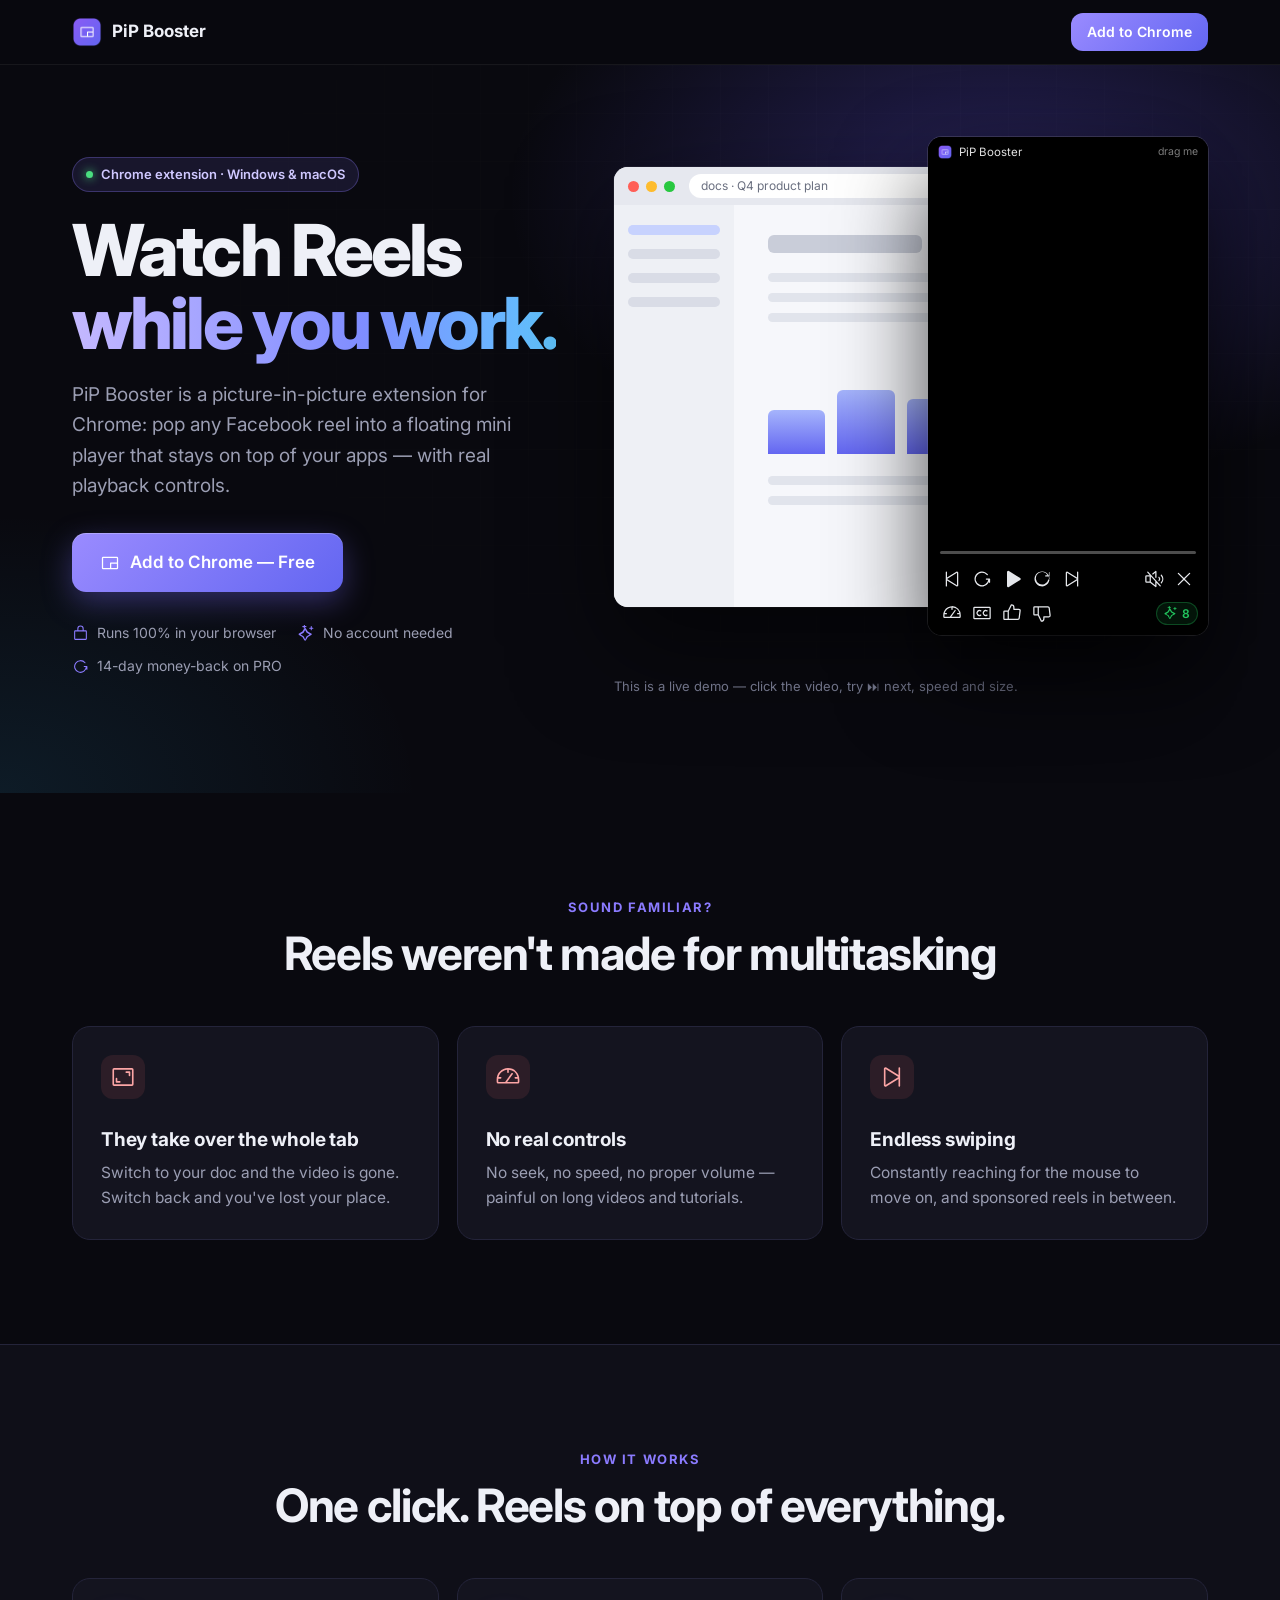
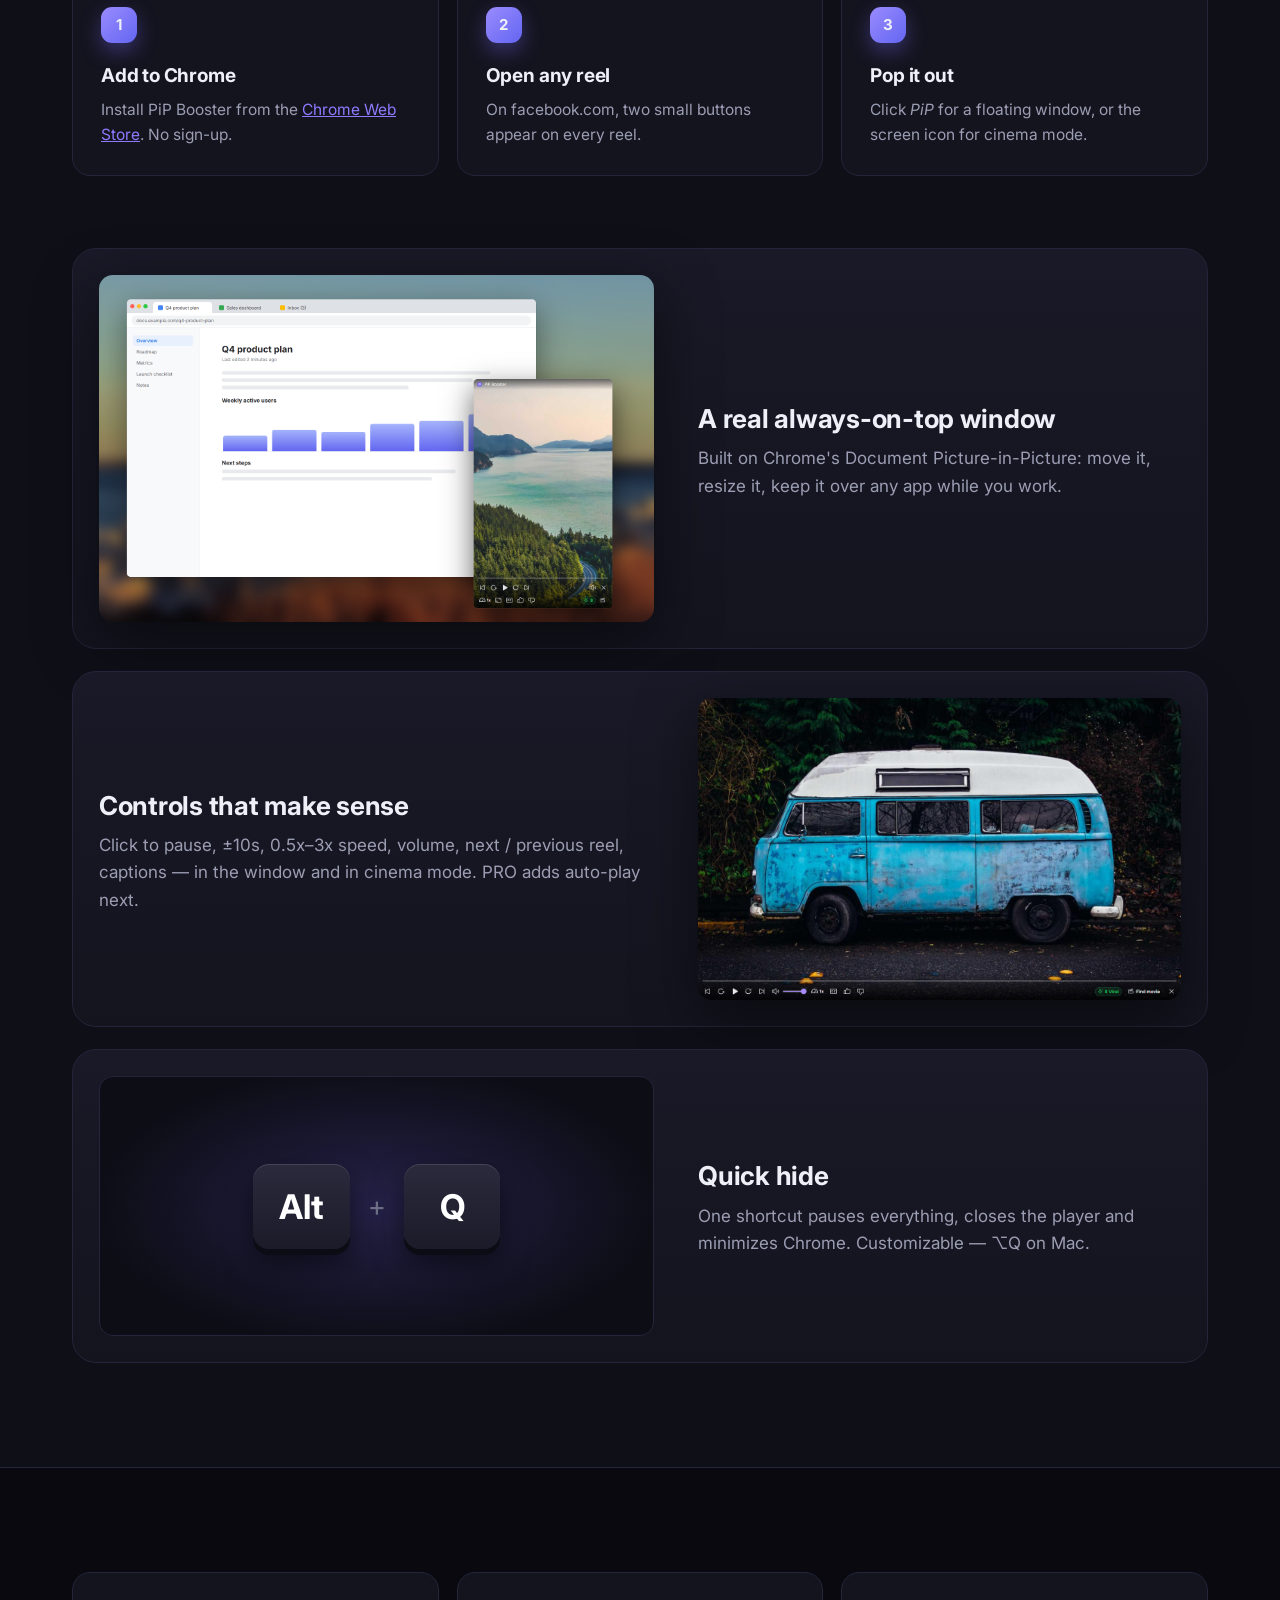
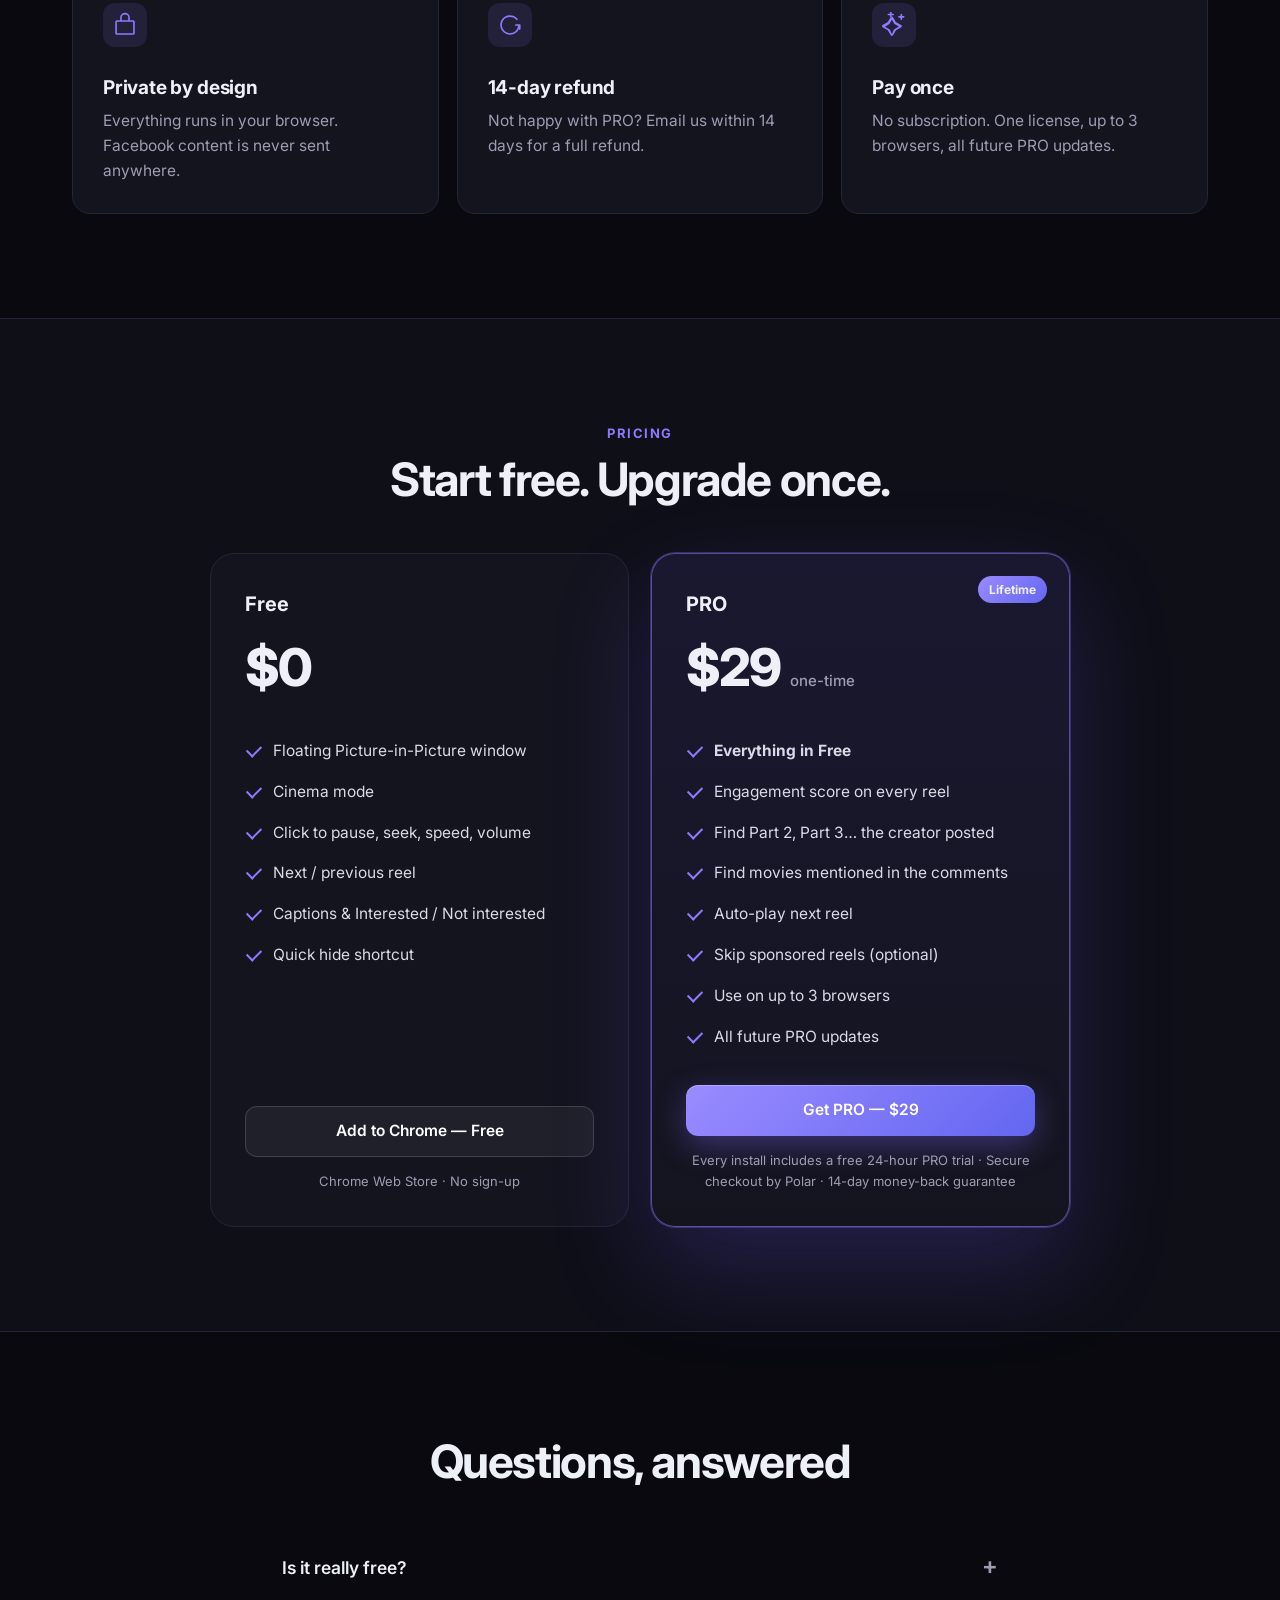
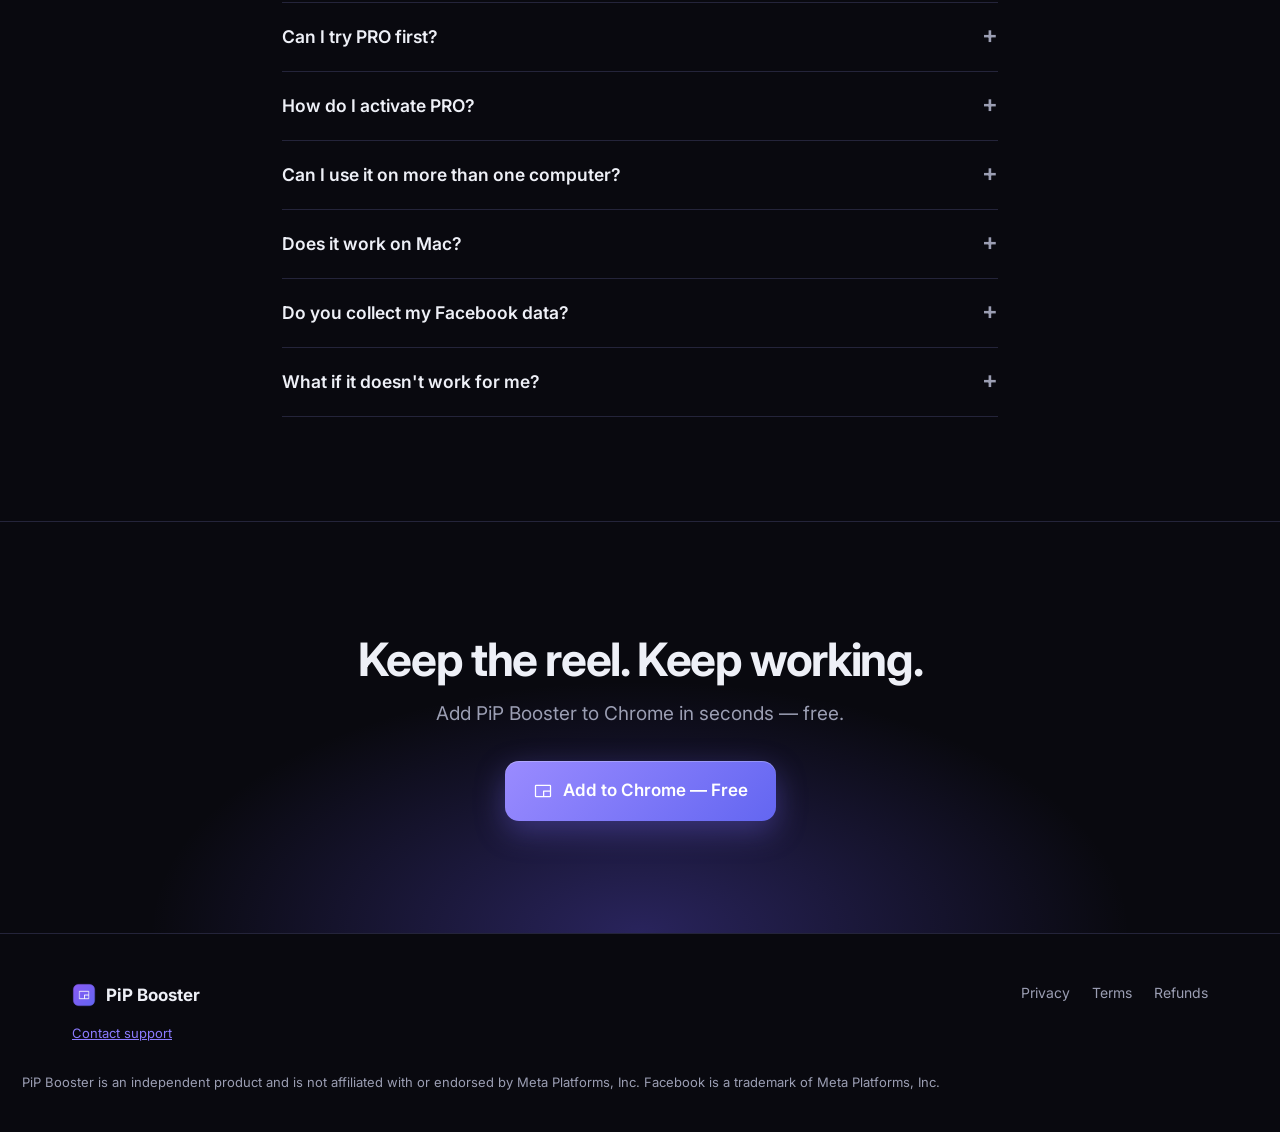
==== index.html @ 95d1069d "feat: link install buttons to live Chrome Web Store listing" ====
<!DOCTYPE html>
<html lang="en">
<head>
<meta charset="UTF-8">
<meta name="viewport" content="width=device-width, initial-scale=1">
<meta name="google-site-verification" content="D4LJq2IUkTBT9OFLGwPy_CTiEkXg6YDvknFVDNSqU38" />
<title>PiP Booster – Picture in Picture for Facebook Reels | Floating Mini Player for Chrome</title>
<link rel="canonical" href="https://hoangkimquoc.github.io/pip-booster-site/">
<meta name="description" content="Watch Facebook Reels in a floating picture-in-picture mini player that stays on top. Cinema mode, speed control, next/prev reel. Free Chrome extension.">
<meta property="og:title" content="PiP Booster — Watch Reels while you work">
<meta property="og:description" content="Pop any reel into a floating window that stays on top. Click to pause, next/prev, speed, cinema mode.">
<meta property="og:image" content="https://hoangkimquoc.github.io/pip-booster-site/img/screenshot-pip.png">
<meta property="og:url" content="https://hoangkimquoc.github.io/pip-booster-site/">
<meta property="og:type" content="website">
<meta name="twitter:card" content="summary_large_image">
<script type="application/ld+json">{"@context":"https://schema.org","@type":"SoftwareApplication","name":"PiP Booster","applicationCategory":"BrowserApplication","operatingSystem":"Chrome (Windows, macOS, Linux)","description":"Picture-in-picture mini player for Facebook Reels: always on top, cinema mode, speed control, next/prev reel.","url":"https://hoangkimquoc.github.io/pip-booster-site/","image":"https://hoangkimquoc.github.io/pip-booster-site/img/screenshot-pip.png","offers":[{"@type":"Offer","name":"Free","price":"0","priceCurrency":"USD"},{"@type":"Offer","name":"PRO (lifetime)","price":"29","priceCurrency":"USD","url":"https://buy.polar.sh/polar_cl_VhT8J2mt26Sa3eNY66IMgWEqcHpRyMsOtiOFi4Nu2Fy"}]}</script>
<link rel="icon" href="img/icon-128.png">
<link rel="preconnect" href="https://fonts.googleapis.com">
<link rel="preconnect" href="https://fonts.gstatic.com" crossorigin>
<link href="https://fonts.googleapis.com/css2?family=Inter:wght@400;500;600;700;800&display=swap" rel="stylesheet">
<link rel="stylesheet" href="style.css">
</head>
<body>

<!-- Không menu (1 page = 1 goal): chỉ logo + CTA -->
<header class="top">
  <div class="wrap top-in">
    <span class="logo"><img src="img/icon-128.png" alt="" width="30" height="30">PiP Booster</span>
    <a class="btn btn-sm" href="https://chromewebstore.google.com/detail/hfclcndligllaglnlbhophplnppjcgnl">Add to Chrome</a>
  </div>
</header>

<!-- 1. HERO -->
<section class="hero">
  <div class="wrap hero-grid">
    <div class="hero-copy">
      <span class="pill"><i></i>Chrome extension · Windows &amp; macOS</span>
      <h1>Watch Reels<br><span class="grad">while you work.</span></h1>
      <p class="lead">PiP Booster is a picture-in-picture extension for Chrome: pop any Facebook reel into a floating mini player that stays on top of your apps — with real playback controls.</p>
      <div class="cta">
        <a class="btn btn-lg" href="https://chromewebstore.google.com/detail/hfclcndligllaglnlbhophplnppjcgnl"><svg xmlns="http://www.w3.org/2000/svg" width="24" height="24" viewBox="0 0 256 256" fill="currentColor"><path d="M216,48H40A16,16,0,0,0,24,64V192a16,16,0,0,0,16,16H216a16,16,0,0,0,16-16V64A16,16,0,0,0,216,48ZM40,64H216v56H136a8,8,0,0,0-8,8v64H40ZM216,192H144V136h72v56Z"/></svg>Add to Chrome — Free</a>
      </div>
      <ul class="trust">
        <li><svg xmlns="http://www.w3.org/2000/svg" width="24" height="24" viewBox="0 0 256 256" fill="currentColor"><path d="M208,80H176V56a48,48,0,0,0-96,0V80H48A16,16,0,0,0,32,96V208a16,16,0,0,0,16,16H208a16,16,0,0,0,16-16V96A16,16,0,0,0,208,80ZM96,56a32,32,0,0,1,64,0V80H96ZM208,208H48V96H208Z"/></svg>Runs 100% in your browser</li>
        <li><svg xmlns="http://www.w3.org/2000/svg" width="24" height="24" viewBox="0 0 256 256" fill="currentColor"><path d="M197.58,129.06l-51.27-29.6L117.06,50a12,12,0,0,0-20.94,0L66.58,99.43,15.31,129.06a12,12,0,0,0,0,20.94l51.27,29.6L96.12,229.1A12,12,0,0,0,107.94,236a11.82,11.82,0,0,0,5.47-1.31,12,12,0,0,0,5.47-5.58l29.19-49.57,51.51-29.72a12,12,0,0,0,0-20.76ZM175,143.85l-43.56,25.16a12,12,0,0,0-4.46,4.46L107.9,218,87.05,173.47a12,12,0,0,0-4.46-4.46L39,144.08,79.89,120.3A12.12,12.12,0,0,0,84.35,116l23.37-39.68L128,113.57a11.93,11.93,0,0,0,4.46,4.57Zm56.7-96.26a8,8,0,0,1-8,8H208v15.25a8,8,0,0,1-16,0V55.59H176.3a8,8,0,0,1,0-16H192V24.15a8,8,0,0,1,16,0V39.59h15.7A8,8,0,0,1,231.7,47.59ZM128,24.15a8,8,0,0,1-8,8H104v15.44a8,8,0,0,1-16,0V32.15H72a8,8,0,0,1,0-16H88V.71a8,8,0,0,1,16,0V16.15h16A8,8,0,0,1,128,24.15Z"/></svg>No account needed</li>
        <li><svg xmlns="http://www.w3.org/2000/svg" width="24" height="24" viewBox="0 0 256 256" fill="currentColor"><path d="M224,128a96,96,0,1,1-21.95-61.09,8,8,0,1,1-12.49,10A80,80,0,1,0,207.6,136H184a8,8,0,0,1,0-16h40a8,8,0,0,1,8,8v40a8,8,0,0,1-16,0V143.6A95.43,95.43,0,0,1,224,128Z"/></svg>14-day money-back on PRO</li>
      </ul>
    </div>

    <div class="stage" aria-label="Live demo">
      <div class="desk">
        <div class="desk-bar"><span class="dots"><i></i><i></i><i></i></span><span class="desk-url">docs · Q4 product plan</span></div>
        <div class="desk-body">
          <div class="desk-side"><b></b><b></b><b></b><b></b></div>
          <div class="desk-page">
            <div class="desk-h"></div><div class="desk-l" style="width:88%"></div><div class="desk-l" style="width:76%"></div><div class="desk-l" style="width:58%"></div>
            <div class="desk-chart"><i style="height:40%"></i><i style="height:58%"></i><i style="height:50%"></i><i style="height:72%"></i><i style="height:86%"></i></div>
            <div class="desk-l" style="width:70%"></div><div class="desk-l" style="width:52%"></div>
          </div>
        </div>
      </div>
      <div class="demo-pip" id="demo-pip">
        <div class="demo-titlebar"><img src="img/icon-128.png" alt="">PiP Booster<span>drag me</span></div>
        <div class="demo-frame"></div>
        <div class="demo-note" role="status"></div>
      </div>
      <button class="demo-reopen" id="demo-reopen" type="button" hidden><svg xmlns="http://www.w3.org/2000/svg" width="24" height="24" viewBox="0 0 256 256" fill="currentColor"><path d="M216,48H40A16,16,0,0,0,24,64V192a16,16,0,0,0,16,16H216a16,16,0,0,0,16-16V64A16,16,0,0,0,216,48ZM40,64H216v56H136a8,8,0,0,0-8,8v64H40ZM216,192H144V136h72v56Z"/></svg>Reopen player</button>
      <p class="stage-hint">This is a live demo — click the video, try ⏭ next, speed and size.</p>
    </div>
  </div>
</section>

<!-- 2. PROBLEM -->
<section class="section">
  <div class="wrap">
    <p class="kicker">Sound familiar?</p>
    <h2 class="h2">Reels weren't made for multitasking</h2>
    <div class="pains">
      <div class="pain"><svg xmlns="http://www.w3.org/2000/svg" width="24" height="24" viewBox="0 0 256 256" fill="currentColor"><path d="M200,80v32a8,8,0,0,1-16,0V88H160a8,8,0,0,1,0-16h32A8,8,0,0,1,200,80ZM96,168H72V144a8,8,0,0,0-16,0v32a8,8,0,0,0,8,8H96a8,8,0,0,0,0-16ZM232,56V200a16,16,0,0,1-16,16H40a16,16,0,0,1-16-16V56A16,16,0,0,1,40,40H216A16,16,0,0,1,232,56ZM216,200V56H40V200H216Z"/></svg><h3>They take over the whole tab</h3><p>Switch to your doc and the video is gone. Switch back and you've lost your place.</p></div>
      <div class="pain"><svg xmlns="http://www.w3.org/2000/svg" width="24" height="24" viewBox="0 0 256 256" fill="currentColor"><path d="M207.06,72.67A111.24,111.24,0,0,0,128,40h-.4C66.07,40.21,16,91,16,153.13V176a16,16,0,0,0,16,16H224a16,16,0,0,0,16-16V152A111.25,111.25,0,0,0,207.06,72.67ZM224,176H119.71l54.76-75.3a8,8,0,0,0-12.94-9.42L99.92,176H32V153.13c0-3.08.15-6.12.43-9.13H56a8,8,0,0,0,0-16H35.27c10.32-38.86,44-68.24,84.73-71.66V80a8,8,0,0,0,16,0V56.33A96.14,96.14,0,0,1,221,128H200a8,8,0,0,0,0,16h23.67c.21,2.65.33,5.31.33,8Z"/></svg><h3>No real controls</h3><p>No seek, no speed, no proper volume — painful on long videos and tutorials.</p></div>
      <div class="pain"><svg xmlns="http://www.w3.org/2000/svg" width="24" height="24" viewBox="0 0 256 256" fill="currentColor"><path d="M200,32a8,8,0,0,0-8,8v69.23L72.43,34.45A15.95,15.95,0,0,0,48,47.88V208.12a16,16,0,0,0,24.43,13.43L192,146.77V216a8,8,0,0,0,16,0V40A8,8,0,0,0,200,32ZM64,207.93V48.05l127.84,80Z"/></svg><h3>Endless swiping</h3><p>Constantly reaching for the mouse to move on, and sponsored reels in between.</p></div>
    </div>
  </div>
</section>

<!-- 3. SOLUTION / HOW IT WORKS -->
<section class="section alt">
  <div class="wrap">
    <p class="kicker">How it works</p>
    <h2 class="h2">One click. Reels on top of everything.</h2>
    <div class="steps">
      <div class="step"><b>1</b><h3>Add to Chrome</h3><p>Install PiP Booster from the <a href="https://chromewebstore.google.com/detail/hfclcndligllaglnlbhophplnppjcgnl">Chrome Web Store</a>. No sign-up.</p></div>
      <div class="step"><b>2</b><h3>Open any reel</h3><p>On facebook.com, two small buttons appear on every reel.</p></div>
      <div class="step"><b>3</b><h3>Pop it out</h3><p>Click <em>PiP</em> for a floating window, or the screen icon for cinema mode.</p></div>
    </div>

    <div class="usps">
      <div class="usp">
        <img src="img/hero.png" alt="Reel playing in a floating window over a document" width="1600" height="1000">
        <div><h3>A real always-on-top window</h3><p>Built on Chrome's Document Picture-in-Picture: move it, resize it, keep it over any app while you work.</p></div>
      </div>
      <div class="usp">
        <img src="img/cinema.png" alt="Cinema mode with a full-width control bar" width="1280" height="800">
        <div><h3>Controls that make sense</h3><p>Click to pause, ±10s, 0.5x–3x speed, volume, next / previous reel, captions — in the window and in cinema mode. PRO adds auto-play next.</p></div>
      </div>
      <div class="usp">
        <div class="kbd-art"><kbd>Alt</kbd><span>+</span><kbd>Q</kbd></div>
        <div><h3>Quick hide</h3><p>One shortcut pauses everything, closes the player and minimizes Chrome. Customizable — ⌥Q on Mac.</p></div>
      </div>
    </div>
  </div>
</section>

<!-- 4. PROOF (cam kết thay cho testimonial — chưa có review thật) -->
<section class="section">
  <div class="wrap promise">
    <div class="promise-item"><svg xmlns="http://www.w3.org/2000/svg" width="24" height="24" viewBox="0 0 256 256" fill="currentColor"><path d="M208,80H176V56a48,48,0,0,0-96,0V80H48A16,16,0,0,0,32,96V208a16,16,0,0,0,16,16H208a16,16,0,0,0,16-16V96A16,16,0,0,0,208,80ZM96,56a32,32,0,0,1,64,0V80H96ZM208,208H48V96H208Z"/></svg><h3>Private by design</h3><p>Everything runs in your browser. Facebook content is never sent anywhere.</p></div>
    <div class="promise-item"><svg xmlns="http://www.w3.org/2000/svg" width="24" height="24" viewBox="0 0 256 256" fill="currentColor"><path d="M224,128a96,96,0,1,1-21.95-61.09,8,8,0,1,1-12.49,10A80,80,0,1,0,207.6,136H184a8,8,0,0,1,0-16h40a8,8,0,0,1,8,8v40a8,8,0,0,1-16,0V143.6A95.43,95.43,0,0,1,224,128Z"/></svg><h3>14-day refund</h3><p>Not happy with PRO? Email us within 14 days for a full refund.</p></div>
    <div class="promise-item"><svg xmlns="http://www.w3.org/2000/svg" width="24" height="24" viewBox="0 0 256 256" fill="currentColor"><path d="M197.58,129.06l-51.27-29.6L117.06,50a12,12,0,0,0-20.94,0L66.58,99.43,15.31,129.06a12,12,0,0,0,0,20.94l51.27,29.6L96.12,229.1A12,12,0,0,0,107.94,236a11.82,11.82,0,0,0,5.47-1.31,12,12,0,0,0,5.47-5.58l29.19-49.57,51.51-29.72a12,12,0,0,0,0-20.76ZM175,143.85l-43.56,25.16a12,12,0,0,0-4.46,4.46L107.9,218,87.05,173.47a12,12,0,0,0-4.46-4.46L39,144.08,79.89,120.3A12.12,12.12,0,0,0,84.35,116l23.37-39.68L128,113.57a11.93,11.93,0,0,0,4.46,4.57Zm56.7-96.26a8,8,0,0,1-8,8H208v15.25a8,8,0,0,1-16,0V55.59H176.3a8,8,0,0,1,0-16H192V24.15a8,8,0,0,1,16,0V39.59h15.7A8,8,0,0,1,231.7,47.59ZM128,24.15a8,8,0,0,1-8,8H104v15.44a8,8,0,0,1-16,0V32.15H72a8,8,0,0,1,0-16H88V.71a8,8,0,0,1,16,0V16.15h16A8,8,0,0,1,128,24.15Z"/></svg><h3>Pay once</h3><p>No subscription. One license, up to 3 browsers, all future PRO updates.</p></div>
  </div>
</section>

<!-- 5. PRICING (CTA chính) -->
<section class="section alt" id="get">
  <div class="wrap">
    <p class="kicker">Pricing</p>
    <h2 class="h2">Start free. Upgrade once.</h2>
    <div class="plans">
      <div class="plan">
        <h3>Free</h3>
        <div class="price">$0</div>
        <ul>
          <li>Floating Picture-in-Picture window</li>
          <li>Cinema mode</li>
          <li>Click to pause, seek, speed, volume</li>
          <li>Next / previous reel</li>
          <li>Captions &amp; Interested / Not interested</li>
          <li>Quick hide shortcut</li>
        </ul>
        <a class="btn btn-ghost full" href="https://chromewebstore.google.com/detail/hfclcndligllaglnlbhophplnppjcgnl">Add to Chrome — Free</a>
        <p class="fine">Chrome Web Store · No sign-up</p>
      </div>
      <div class="plan pro">
        <span class="badge">Lifetime</span>
        <h3>PRO</h3>
        <div class="price">$29<small>one-time</small></div>
        <ul>
          <li><b>Everything in Free</b></li>
          <li>Engagement score on every reel</li>
          <li>Find Part 2, Part 3… the creator posted</li>
          <li>Find movies mentioned in the comments</li>
          <li>Auto-play next reel</li>
          <li>Skip sponsored reels (optional)</li>
          <li>Use on up to 3 browsers</li>
          <li>All future PRO updates</li>
        </ul>
        <a class="btn full" href="https://buy.polar.sh/polar_cl_VhT8J2mt26Sa3eNY66IMgWEqcHpRyMsOtiOFi4Nu2Fy">Get PRO — $29</a>
        <p class="fine">Every install includes a free 24-hour PRO trial · Secure checkout by Polar · 14-day money-back guarantee</p>
      </div>
    </div>
  </div>
</section>

<!-- 6. FAQ -->
<section class="section" id="faq">
  <div class="wrap narrow">
    <h2 class="h2">Questions, answered</h2>
    <details><summary>Is it really free?</summary><p>Yes. The floating window, cinema mode and all playback controls are free forever. PRO adds auto-play next, the engagement score, movie finder and sponsored-reel skipping.</p></details>
    <details><summary>Can I try PRO first?</summary><p>Yes. Every new install gets all PRO features free for 24 hours — no sign-up, no card. After that, the free features keep working.</p></details>
    <details><summary>How do I activate PRO?</summary><p>After checkout you get a license key by email. Open the PiP Booster popup in Chrome, paste the key and click Activate.</p></details>
    <details><summary>Can I use it on more than one computer?</summary><p>One license works on up to 3 browsers at a time. Deactivate one from the popup to move it.</p></details>
    <details><summary>Does it work on Mac?</summary><p>Yes — Chrome on Windows, macOS and Linux (Chrome 116 or newer).</p></details>
    <details><summary>Do you collect my Facebook data?</summary><p>No. Reels, comments and stats are processed locally and never leave your browser. Read the <a href="privacy/">privacy policy</a>.</p></details>
    <details><summary>What if it doesn't work for me?</summary><p>Request a refund within 14 days and you get your money back in full — see the <a href="refund/">refund policy</a>.</p></details>
  </div>
</section>

<!-- 7. FINAL CTA -->
<section class="final">
  <div class="wrap center">
    <h2 class="h2">Keep the reel. Keep working.</h2>
    <p class="lead">Add PiP Booster to Chrome in seconds — free.</p>
    <a class="btn btn-lg" href="https://chromewebstore.google.com/detail/hfclcndligllaglnlbhophplnppjcgnl"><svg xmlns="http://www.w3.org/2000/svg" width="24" height="24" viewBox="0 0 256 256" fill="currentColor"><path d="M216,48H40A16,16,0,0,0,24,64V192a16,16,0,0,0,16,16H216a16,16,0,0,0,16-16V64A16,16,0,0,0,216,48ZM40,64H216v56H136a8,8,0,0,0-8,8v64H40ZM216,192H144V136h72v56Z"/></svg>Add to Chrome — Free</a>
  </div>
</section>

<footer class="foot">
  <div class="wrap foot-in">
    <div>
      <a class="logo" href="./"><img src="img/icon-128.png" alt="" width="24" height="24">PiP Booster</a>
      <p class="fine"><a href="https://github.com/hoangkimquoc/pip-booster-site/issues/new/choose">Contact support</a></p>
    </div>
    <div class="foot-links">
      <a href="privacy/">Privacy</a><a href="terms/">Terms</a><a href="refund/">Refunds</a>
    </div>
  </div>
  <p class="wrap fine disclaimer">PiP Booster is an independent product and is not affiliated with or endorsed by Meta Platforms, Inc. Facebook is a trademark of Meta Platforms, Inc.</p>
</footer>

<script type="module" src="demo.js"></script>
</body>
</html>
---- style.css ----
:root {
  --bg: #09090f; --bg-alt: #0f0f18; --card: #14141f; --card-2: #191927; --line: #24243a;
  --fg: #eef0f7; --muted: #9b9eb3; --dim: #6f7287;
  --accent: #8b7bff; --accent-2: #6366f1; --glow: rgba(124,108,255,0.35);
  --radius: 18px;
}
* { box-sizing: border-box; }
html { scroll-behavior: smooth; }
body { margin: 0; background: var(--bg); color: var(--fg);
  font: 16px/1.6 Inter, -apple-system, 'Segoe UI', sans-serif; -webkit-font-smoothing: antialiased; }
a { color: var(--accent); }
img { max-width: 100%; display: block; }
svg { flex-shrink: 0; }
.wrap { max-width: 1180px; margin: 0 auto; padding: 0 22px; }
.narrow { max-width: 760px; }
.center { text-align: center; }

/* ---------- Buttons ---------- */
.btn { display: inline-flex; align-items: center; justify-content: center; gap: 10px; padding: 13px 22px;
  border-radius: 12px; font-weight: 600; font-size: 15.5px; color: #fff; text-decoration: none;
  background: linear-gradient(135deg, #9a8bff, var(--accent-2));
  box-shadow: 0 10px 30px var(--glow), inset 0 1px 0 rgba(255,255,255,0.25); transition: transform .15s, box-shadow .15s; }
.btn:hover { transform: translateY(-1px); box-shadow: 0 14px 38px rgba(124,108,255,0.5), inset 0 1px 0 rgba(255,255,255,0.25); }
.btn svg { width: 20px; height: 20px; }
.btn-lg { padding: 16px 28px; font-size: 17px; border-radius: 14px; }
.btn-sm { padding: 8px 16px; font-size: 14px; box-shadow: none; }
.btn-ghost { background: rgba(255,255,255,0.05); box-shadow: inset 0 0 0 1px rgba(255,255,255,0.14); }
.btn-ghost:hover { background: rgba(255,255,255,0.09); box-shadow: inset 0 0 0 1px rgba(255,255,255,0.24); }
.btn.disabled { pointer-events: none; opacity: 0.6; }
.full { width: 100%; }

/* ---------- Top bar (không menu) ---------- */
.top { position: sticky; top: 0; z-index: 20; backdrop-filter: blur(14px) saturate(1.2);
  background: rgba(9,9,15,0.7); border-bottom: 1px solid rgba(255,255,255,0.06); }
.top-in { display: flex; align-items: center; justify-content: space-between; height: 64px; }
.logo { display: flex; align-items: center; gap: 10px; font-weight: 700; font-size: 17px; color: var(--fg); text-decoration: none; }
.logo img { border-radius: 8px; }

/* ---------- Hero ---------- */
.hero { position: relative; padding: 72px 0 96px; overflow: hidden; }
.hero::before { content: ''; position: absolute; inset: 0; pointer-events: none;
  background:
    radial-gradient(700px 420px at 78% 18%, rgba(108,92,255,0.30), transparent 70%),
    radial-gradient(600px 400px at 0% 100%, rgba(56,189,248,0.10), transparent 70%); }
.hero::after { content: ''; position: absolute; inset: 0; pointer-events: none; opacity: .35;
  background-image: linear-gradient(rgba(255,255,255,0.05) 1px, transparent 1px), linear-gradient(90deg, rgba(255,255,255,0.05) 1px, transparent 1px);
  background-size: 48px 48px; mask-image: radial-gradient(ellipse at 70% 30%, #000 0%, transparent 65%); }
.hero-grid { position: relative; z-index: 1; display: grid; grid-template-columns: 0.9fr 1.1fr; gap: 56px; align-items: center; }
.pill { display: inline-flex; align-items: center; gap: 8px; font-size: 13px; font-weight: 600; color: #cfc8ff;
  padding: 6px 13px; border-radius: 999px; background: rgba(139,123,255,0.12); border: 1px solid rgba(139,123,255,0.3); }
.pill i { width: 7px; height: 7px; border-radius: 50%; background: #4ade80; box-shadow: 0 0 10px #4ade80; }
h1 { font-size: clamp(42px, 5.6vw, 72px); line-height: 1.02; letter-spacing: -0.04em; font-weight: 800; margin: 22px 0 20px; }
.grad { background: linear-gradient(90deg, #c4b8ff, #7f8dff 60%, #60c6ff); -webkit-background-clip: text; background-clip: text; color: transparent; }
.lead { font-size: 19px; color: var(--muted); max-width: 520px; margin: 0; }
.center .lead { margin: 0 auto; }
.cta { margin-top: 32px; }
.trust { list-style: none; padding: 0; margin: 30px 0 0; display: flex; flex-wrap: wrap; gap: 10px 22px; }
.trust li { display: flex; align-items: center; gap: 8px; font-size: 14px; color: var(--muted); }
.trust svg { width: 17px; height: 17px; color: var(--accent); }

/* ---------- Stage: desktop + PiP demo ---------- */
.stage { position: relative; height: 560px; }
.desk { position: absolute; left: 0; top: 30px; width: 88%; height: 440px; border-radius: 14px; overflow: hidden;
  background: #f6f7fb; box-shadow: 0 40px 100px rgba(0,0,0,0.55), 0 0 0 1px rgba(255,255,255,0.06); }
.desk-bar { height: 38px; background: #e6e8ef; display: flex; align-items: center; gap: 14px; padding: 0 14px; }
.dots { display: flex; gap: 7px; }
.dots i { width: 11px; height: 11px; border-radius: 50%; display: block; background: #ff5f57; }
.dots i:nth-child(2) { background: #febc2e; } .dots i:nth-child(3) { background: #28c840; }
.desk-url { flex: 1; height: 24px; border-radius: 12px; background: #fff; font-size: 12px; color: #6b7080; display: flex; align-items: center; padding-left: 12px; max-width: 320px; }
.desk-body { display: flex; height: calc(100% - 38px); }
.desk-side { width: 120px; background: #eef0f5; padding: 20px 14px; }
.desk-side b { display: block; height: 10px; border-radius: 5px; background: #d9dce6; margin-bottom: 14px; }
.desk-side b:first-child { background: #c7d2fe; }
.desk-page { flex: 1; padding: 30px 34px; }
.desk-h { width: 46%; height: 18px; border-radius: 6px; background: #c9cdd9; margin-bottom: 20px; }
.desk-l { height: 9px; border-radius: 5px; background: #e1e4ec; margin-bottom: 11px; }
.desk-chart { display: flex; align-items: flex-end; gap: 12px; height: 110px; margin: 22px 0; }
.desk-chart i { flex: 1; display: block; border-radius: 6px 6px 0 0; background: linear-gradient(#a5b4fc, #6366f1); }

.demo-pip { position: absolute; right: 0; top: 0; width: 280px; aspect-ratio: 9 / 16; border-radius: 14px; overflow: hidden;
  background: #000; z-index: 5; box-shadow: 0 40px 90px rgba(0,0,0,0.7), 0 0 0 1px rgba(255,255,255,0.14);
  transition: opacity .25s, transform .25s; }
.demo-pip.closed { opacity: 0; transform: scale(0.92); pointer-events: none; }
.demo-titlebar { position: absolute; top: 0; left: 0; right: 0; height: 30px; z-index: 30; display: flex; align-items: center; gap: 7px;
  padding: 0 10px; font-size: 11.5px; color: rgba(255,255,255,0.88); cursor: grab; user-select: none;
  background: linear-gradient(rgba(0,0,0,0.6), transparent); }
.demo-titlebar img { width: 14px; height: 14px; border-radius: 3px; }
.demo-titlebar span { margin-left: auto; opacity: .55; font-size: 10.5px; }
.demo-titlebar:active { cursor: grabbing; }
.demo-frame { position: absolute; inset: 0; }
.demo-note { position: absolute; left: 50%; top: 44%; transform: translate(-50%, -50%) scale(.96); z-index: 40;
  padding: 8px 14px; border-radius: 10px; background: rgba(15,15,25,0.9); color: #fff; font-size: 13px; font-weight: 600;
  white-space: nowrap; opacity: 0; pointer-events: none; transition: opacity .2s, transform .2s; }
.demo-note.show { opacity: 1; transform: translate(-50%, -50%) scale(1); }
.demo-reopen { position: absolute; right: 40px; top: 40%; z-index: 6; display: inline-flex; align-items: center; gap: 8px;
  padding: 11px 16px; border: 0; border-radius: 12px; cursor: pointer; font: 600 14px Inter, sans-serif; color: #fff;
  background: linear-gradient(135deg, #9a8bff, var(--accent-2)); box-shadow: 0 10px 30px var(--glow); }
.demo-reopen svg { width: 18px; height: 18px; }
.demo-reopen[hidden] { display: none; }
.stage-hint { position: absolute; left: 0; bottom: 0; margin: 0; font-size: 13px; color: var(--dim); }

/* ---------- Sections ---------- */
.section { padding: 104px 0; }
.section.alt { background: var(--bg-alt); border-top: 1px solid var(--line); border-bottom: 1px solid var(--line); }
.kicker { text-align: center; margin: 0 0 10px; font-size: 13px; font-weight: 700; letter-spacing: .12em; text-transform: uppercase; color: var(--accent); }
.h2 { font-size: clamp(30px, 4vw, 46px); letter-spacing: -0.03em; line-height: 1.1; margin: 0 0 48px; text-align: center; }

.pains { display: grid; grid-template-columns: repeat(3, 1fr); gap: 18px; }
.pain { padding: 28px; border-radius: var(--radius); background: var(--card); border: 1px solid var(--line); }
.pain svg { width: 26px; height: 26px; color: #fca5a5; padding: 9px; box-sizing: content-box; border-radius: 12px; background: rgba(248,113,113,0.1); }
.pain h3, .step h3, .usp h3, .promise-item h3 { font-size: 19px; margin: 18px 0 6px; letter-spacing: -0.01em; }
.pain p, .step p, .usp p, .promise-item p { margin: 0; color: var(--muted); font-size: 15.5px; }

.steps { display: grid; grid-template-columns: repeat(3, 1fr); gap: 18px; margin-bottom: 72px; }
.step { position: relative; padding: 28px; border-radius: var(--radius); background: var(--card); border: 1px solid var(--line); }
.step b { display: inline-grid; place-items: center; width: 36px; height: 36px; border-radius: 11px; font-size: 15px;
  background: linear-gradient(135deg, #9a8bff, var(--accent-2)); box-shadow: 0 8px 20px var(--glow); }

.usps { display: grid; gap: 22px; }
.usp { display: grid; grid-template-columns: 1.15fr 1fr; gap: 44px; align-items: center; padding: 26px; border-radius: 24px;
  background: linear-gradient(180deg, var(--card-2), var(--card)); border: 1px solid var(--line); }
.usp:nth-child(even) img, .usp:nth-child(even) .kbd-art { order: 2; }
.usp img { width: 100%; height: auto; border-radius: 14px; box-shadow: 0 20px 60px rgba(0,0,0,0.5); }
.usp h3 { font-size: 26px; margin-top: 0; }
.usp p { font-size: 17px; }
.kbd-art { height: 260px; border-radius: 14px; display: flex; align-items: center; justify-content: center; gap: 18px;
  background: radial-gradient(400px 200px at 50% 50%, rgba(124,108,255,0.22), transparent 70%), #0d0d16; border: 1px solid var(--line); }
.kbd-art span { font-size: 28px; color: var(--dim); }
kbd { font: 700 34px Inter, sans-serif; color: #fff; min-width: 96px; text-align: center; padding: 22px 26px; border-radius: 16px;
  background: linear-gradient(180deg, #2a2a3d, #1b1b29); box-shadow: 0 6px 0 #0c0c14, 0 14px 30px rgba(0,0,0,0.5), inset 0 1px 0 rgba(255,255,255,0.12); }

.promise { display: grid; grid-template-columns: repeat(3, 1fr); gap: 18px; }
.promise-item { padding: 30px; border-radius: var(--radius); border: 1px solid var(--line); background: var(--card); }
.promise-item svg { width: 26px; height: 26px; color: var(--accent); padding: 9px; box-sizing: content-box; border-radius: 12px; background: rgba(139,123,255,0.12); }

/* ---------- Pricing ---------- */
.plans { display: grid; grid-template-columns: 1fr 1fr; gap: 22px; max-width: 860px; margin: 0 auto; }
.plan { position: relative; padding: 34px; border-radius: 24px; background: var(--card); border: 1px solid var(--line); display: flex; flex-direction: column; }
.plan.pro { background: linear-gradient(180deg, #1a1830, var(--card)); border-color: rgba(139,123,255,0.55);
  box-shadow: 0 0 0 1px rgba(139,123,255,0.3), 0 40px 100px rgba(108,92,255,0.22); }
.plan h3 { margin: 0; font-size: 20px; }
.price { font-size: 52px; font-weight: 800; letter-spacing: -0.04em; margin: 6px 0 22px; display: flex; align-items: baseline; gap: 10px; }
.price small { font-size: 15px; font-weight: 500; color: var(--muted); letter-spacing: 0; }
.plan ul { list-style: none; padding: 0; margin: 0 0 28px; flex: 1; }
.plan li { padding: 8px 0 8px 28px; position: relative; color: #d8dae6; font-size: 15.5px; }
.plan li::before { content: ''; position: absolute; left: 2px; top: 14px; width: 12px; height: 7px;
  border-left: 2px solid var(--accent); border-bottom: 2px solid var(--accent); transform: rotate(-45deg); }
.badge { position: absolute; top: 22px; right: 22px; font-size: 12px; font-weight: 700; padding: 4px 11px; border-radius: 999px;
  background: linear-gradient(135deg, #9a8bff, var(--accent-2)); }
.fine { font-size: 13px; color: var(--muted); margin: 14px 0 0; text-align: center; }

/* ---------- FAQ ---------- */
details { border-bottom: 1px solid var(--line); padding: 20px 0; }
summary { cursor: pointer; list-style: none; display: flex; justify-content: space-between; gap: 20px; font-weight: 600; font-size: 17.5px; }
summary::-webkit-details-marker { display: none; }
summary::after { content: '+'; color: var(--muted); font-size: 24px; line-height: 1; transition: transform .2s; }
details[open] summary::after { transform: rotate(45deg); }
details p { margin: 12px 0 0; color: var(--muted); }

/* ---------- Final CTA ---------- */
.final { padding: 112px 0; position: relative; overflow: hidden; border-top: 1px solid var(--line);
  background: radial-gradient(700px 360px at 50% 100%, rgba(108,92,255,0.32), transparent 70%), var(--bg); }
.final .h2 { margin-bottom: 14px; }
.final .btn { margin-top: 32px; }

/* ---------- Footer ---------- */
.foot { padding: 48px 0 40px; border-top: 1px solid var(--line); }
.foot-in { display: flex; justify-content: space-between; align-items: flex-start; gap: 20px; }
.foot .fine { text-align: left; }
.foot-links { display: flex; gap: 22px; }
.foot-links a { color: var(--muted); text-decoration: none; font-size: 14px; }
.foot-links a:hover { color: var(--fg); }
.disclaimer { margin-top: 28px; }

/* ---------- Legal pages ---------- */
.nav { position: sticky; top: 0; z-index: 20; backdrop-filter: blur(14px); background: rgba(9,9,15,0.7); border-bottom: 1px solid rgba(255,255,255,0.06); }
.nav-in { display: flex; align-items: center; height: 64px; gap: 28px; }
.links { display: flex; gap: 24px; margin-left: auto; }
.links a { color: var(--muted); text-decoration: none; font-size: 15px; font-weight: 500; }
.links a:hover { color: var(--fg); }
.legal { padding: 64px 22px 80px; }
.legal h1 { font-size: clamp(32px, 5vw, 46px); margin: 0 0 6px; }
.legal h2 { font-size: 21px; margin: 36px 0 8px; letter-spacing: -0.01em; }
.legal p, .legal li { color: #c9ccd8; }
.legal .muted { color: var(--muted); }
.legal code { font-size: 14px; padding: 1px 6px; border-radius: 5px; background: var(--card); }

/* ---------- Responsive ---------- */
@media (max-width: 960px) {
  .hero-grid { grid-template-columns: 1fr; gap: 40px; }
  .stage { height: 520px; }
  .desk { width: 92%; height: 380px; }
  .usp, .usp:nth-child(even) { grid-template-columns: 1fr; gap: 22px; }
  .usp:nth-child(even) img, .usp:nth-child(even) .kbd-art { order: 0; }
}
@media (max-width: 720px) {
  .pains, .steps, .promise, .plans { grid-template-columns: 1fr; }
  .section { padding: 76px 0; }
  .hero { padding: 48px 0 72px; }
  .cta .btn, .final .btn { width: 100%; }
  .desk { display: none; }
  .stage { height: auto; display: flex; flex-direction: column; align-items: center; gap: 14px; }
  .demo-pip { position: relative; width: min(300px, 82vw); }
  .demo-titlebar span { display: none; }
  .stage-hint { position: static; text-align: center; }
  .demo-reopen { position: static; }
  .links { display: none; }
  .nav-in .btn-sm { margin-left: auto; }
  .foot-in { flex-direction: column; }
  .kbd-art { height: 180px; }
  kbd { font-size: 26px; min-width: 76px; padding: 16px 20px; }
}
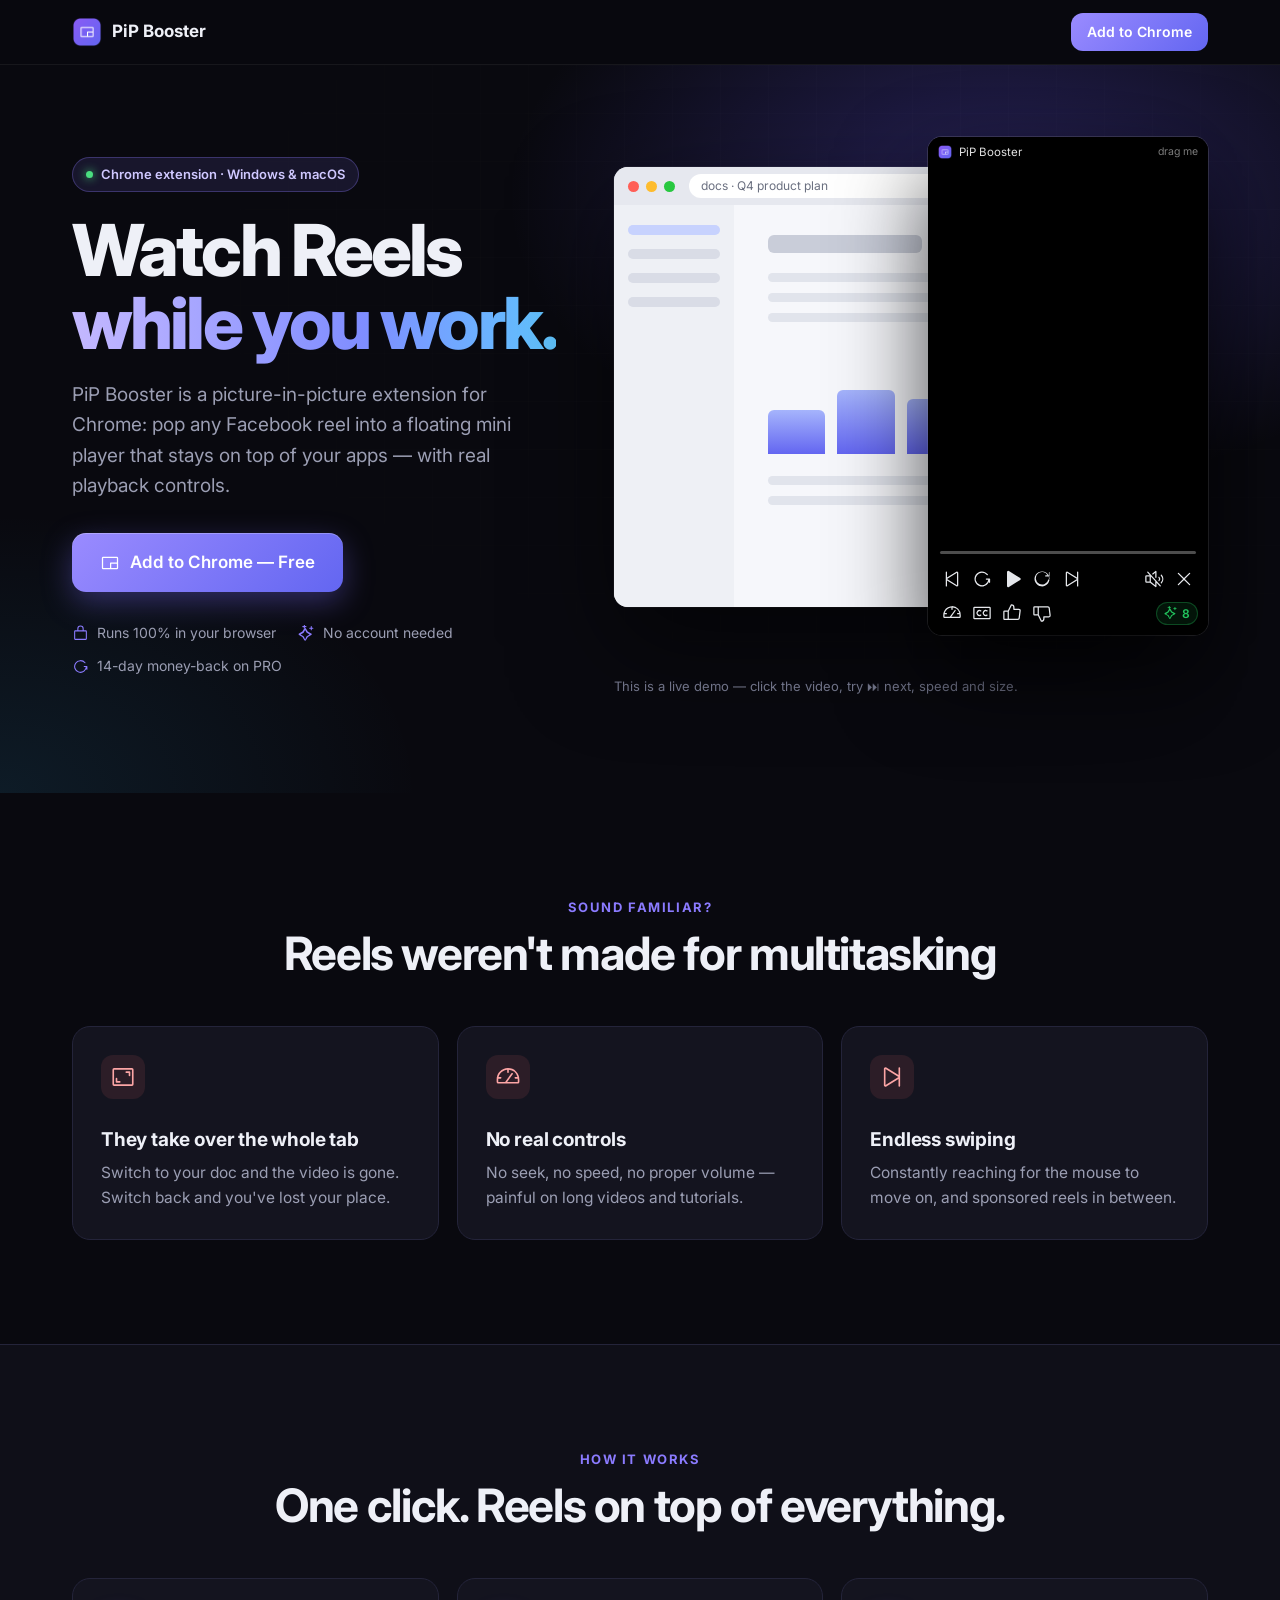
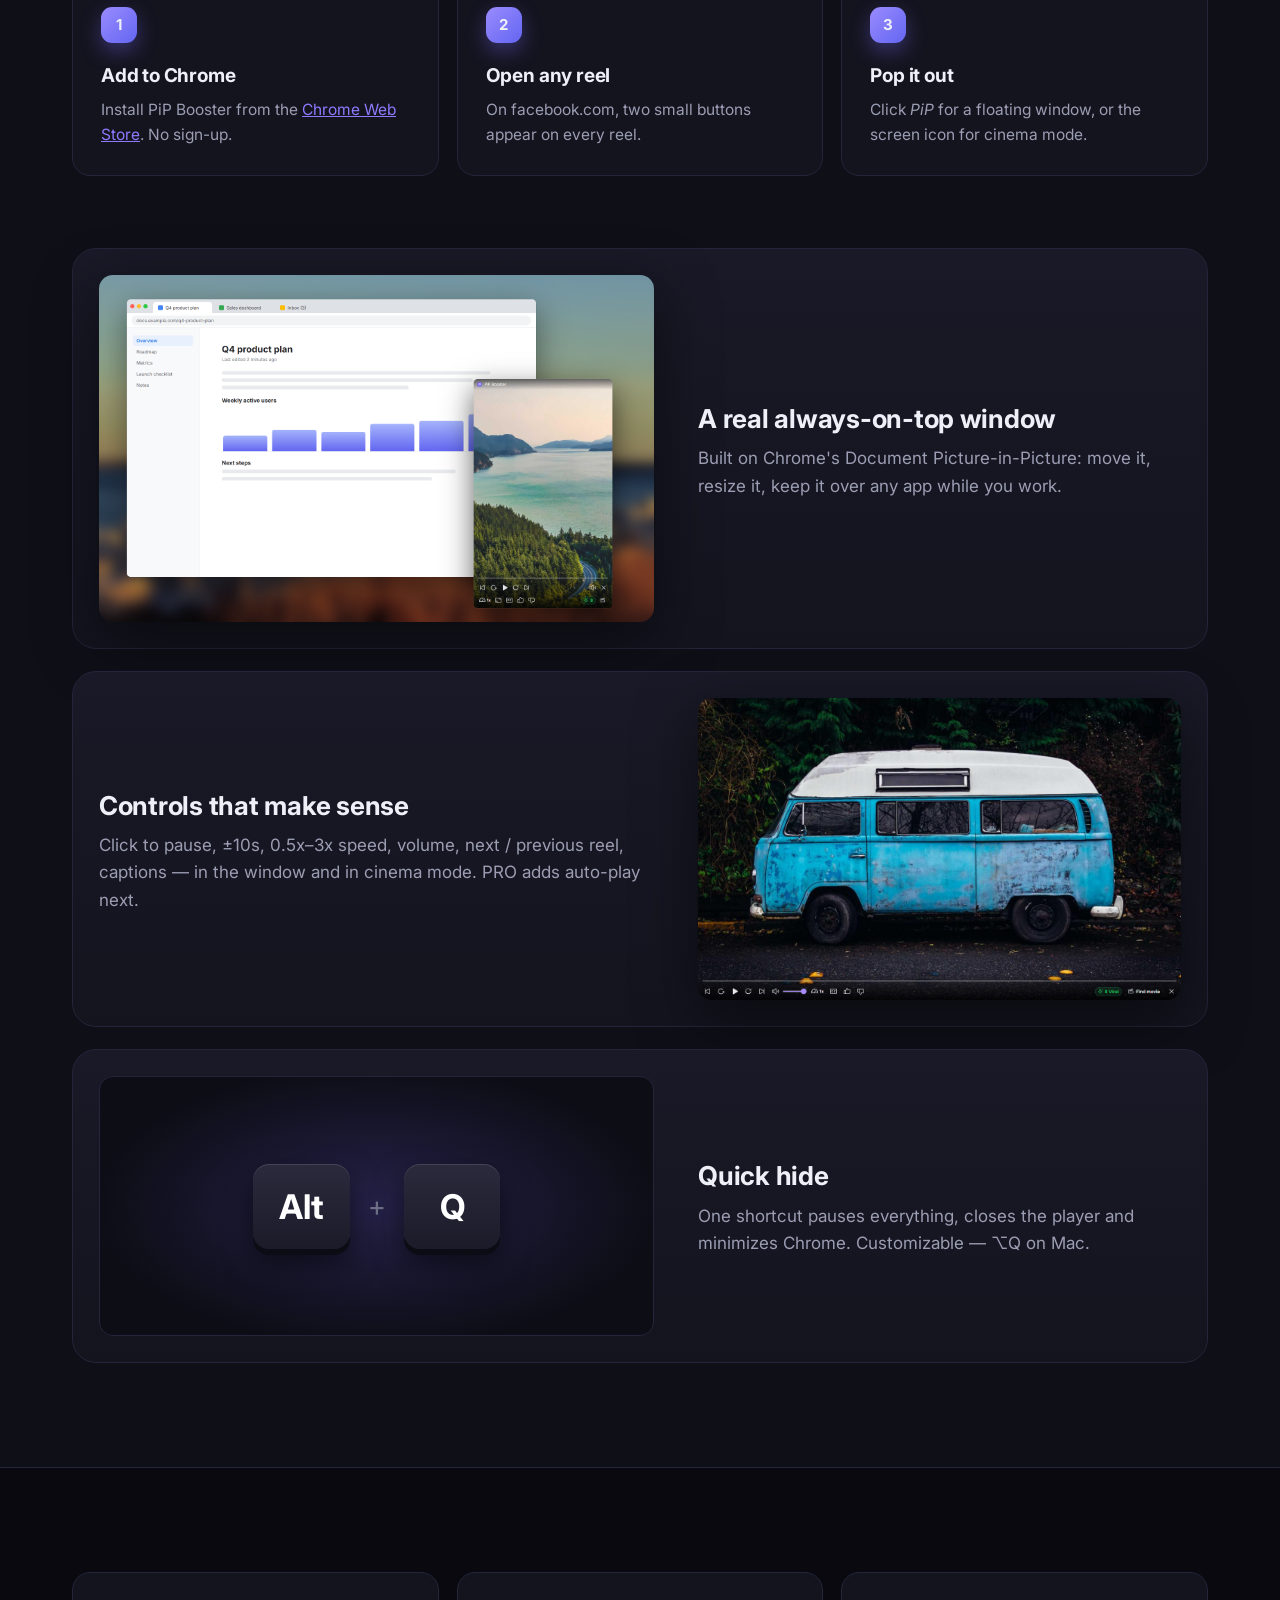
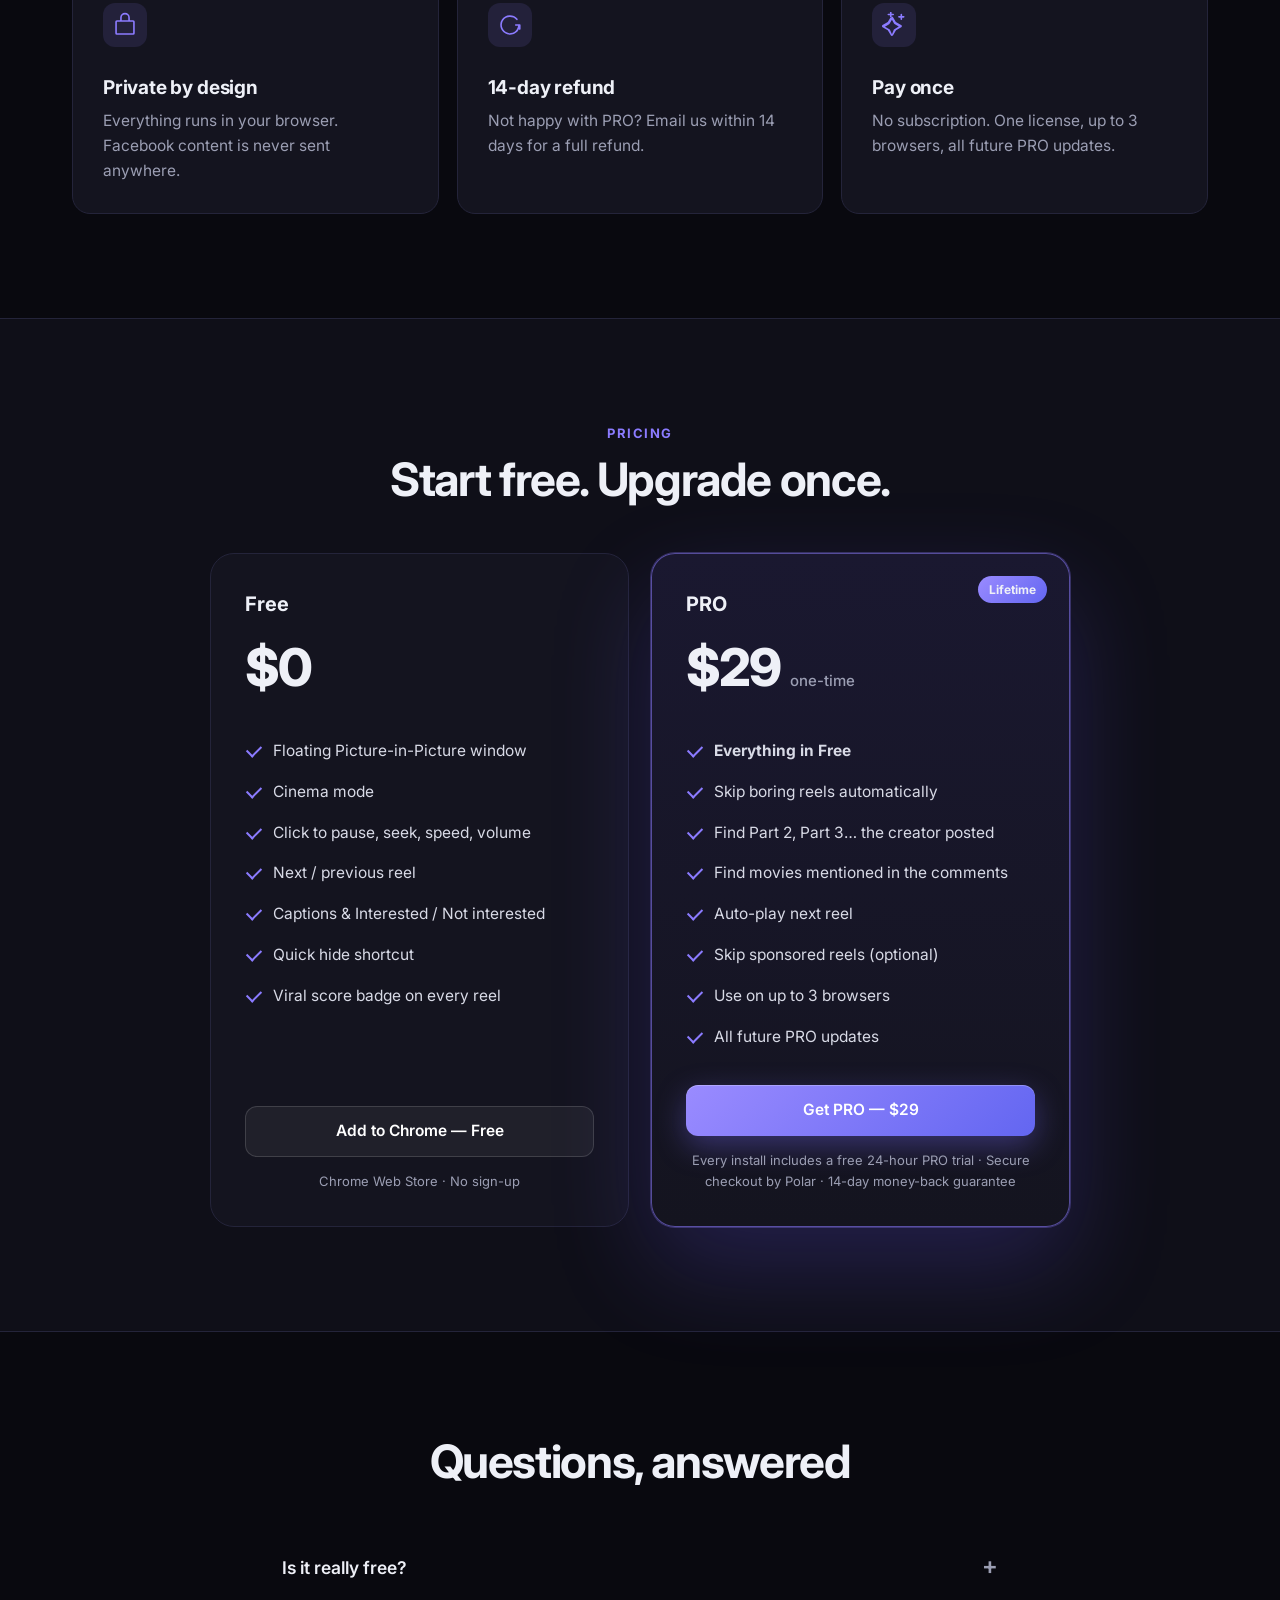
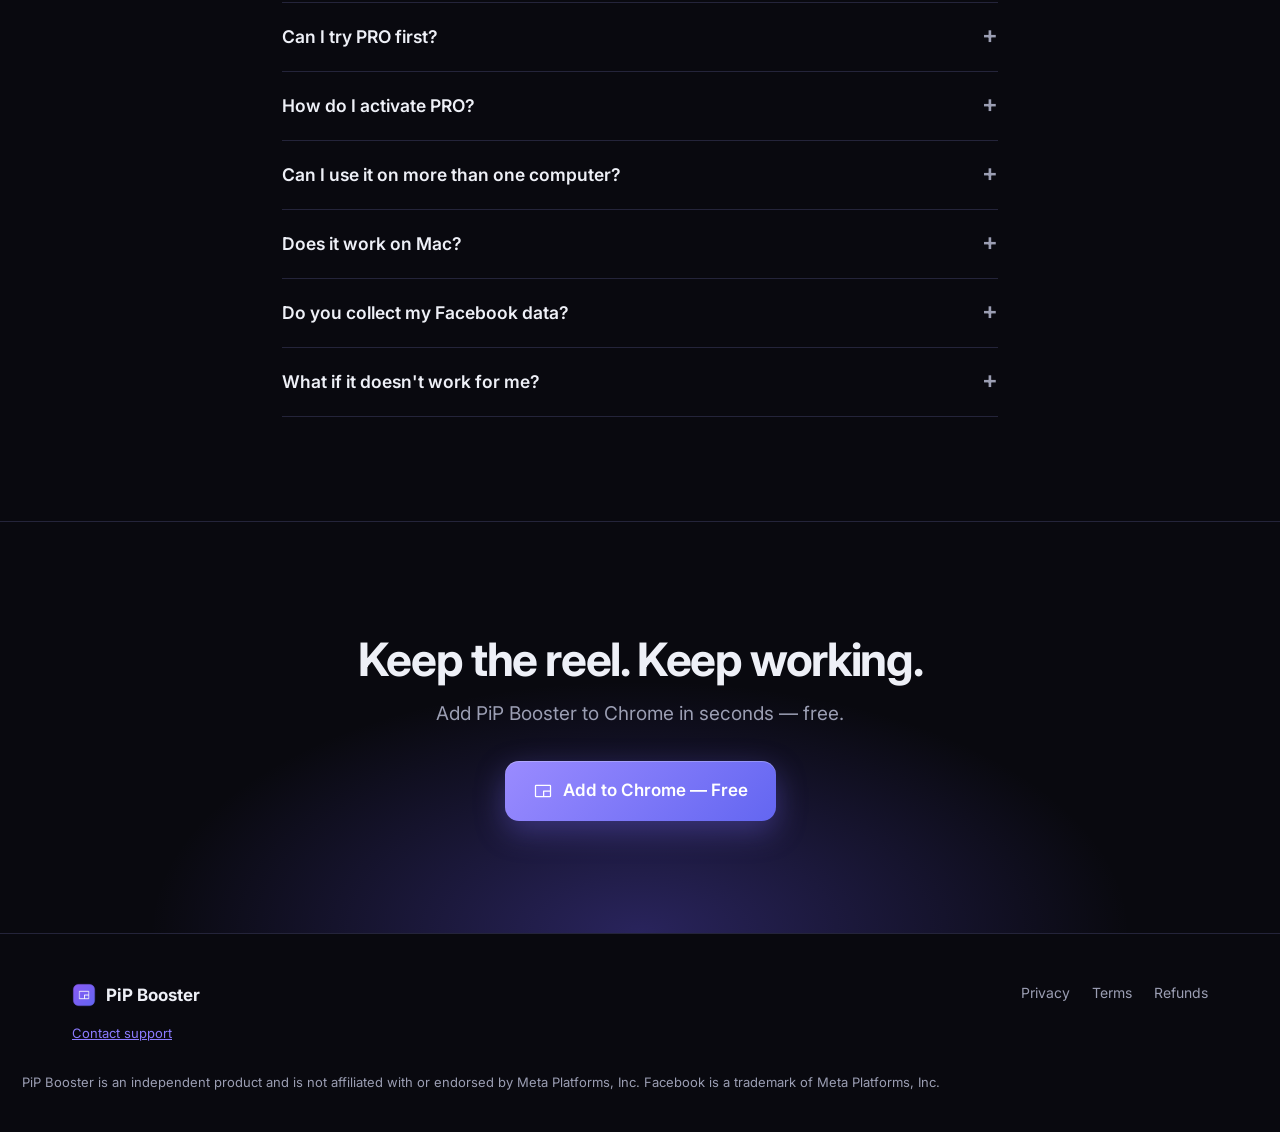
==== commit 11d18c7d: "Update features: free viral score, PRO skip boring reels" ====
--- a/index.html
+++ b/index.html
@@ -136,6 +136,7 @@
           <li>Next / previous reel</li>
           <li>Captions &amp; Interested / Not interested</li>
           <li>Quick hide shortcut</li>
+          <li>Viral score badge on every reel</li>
         </ul>
         <a class="btn btn-ghost full" href="https://chromewebstore.google.com/detail/hfclcndligllaglnlbhophplnppjcgnl">Add to Chrome — Free</a>
         <p class="fine">Chrome Web Store · No sign-up</p>
@@ -146,7 +147,7 @@
         <div class="price">$29<small>one-time</small></div>
         <ul>
           <li><b>Everything in Free</b></li>
-          <li>Engagement score on every reel</li>
+          <li>Skip boring reels automatically</li>
           <li>Find Part 2, Part 3… the creator posted</li>
           <li>Find movies mentioned in the comments</li>
           <li>Auto-play next reel</li>
@@ -165,7 +166,7 @@
 <section class="section" id="faq">
   <div class="wrap narrow">
     <h2 class="h2">Questions, answered</h2>
-    <details><summary>Is it really free?</summary><p>Yes. The floating window, cinema mode and all playback controls are free forever. PRO adds auto-play next, the engagement score, movie finder and sponsored-reel skipping.</p></details>
+    <details><summary>Is it really free?</summary><p>Yes. The floating window, cinema mode and all playback controls are free forever. The viral score badge is free too. PRO adds auto-play next, automatic skipping of boring and sponsored reels, next-part links and the movie finder.</p></details>
     <details><summary>Can I try PRO first?</summary><p>Yes. Every new install gets all PRO features free for 24 hours — no sign-up, no card. After that, the free features keep working.</p></details>
     <details><summary>How do I activate PRO?</summary><p>After checkout you get a license key by email. Open the PiP Booster popup in Chrome, paste the key and click Activate.</p></details>
     <details><summary>Can I use it on more than one computer?</summary><p>One license works on up to 3 browsers at a time. Deactivate one from the popup to move it.</p></details>
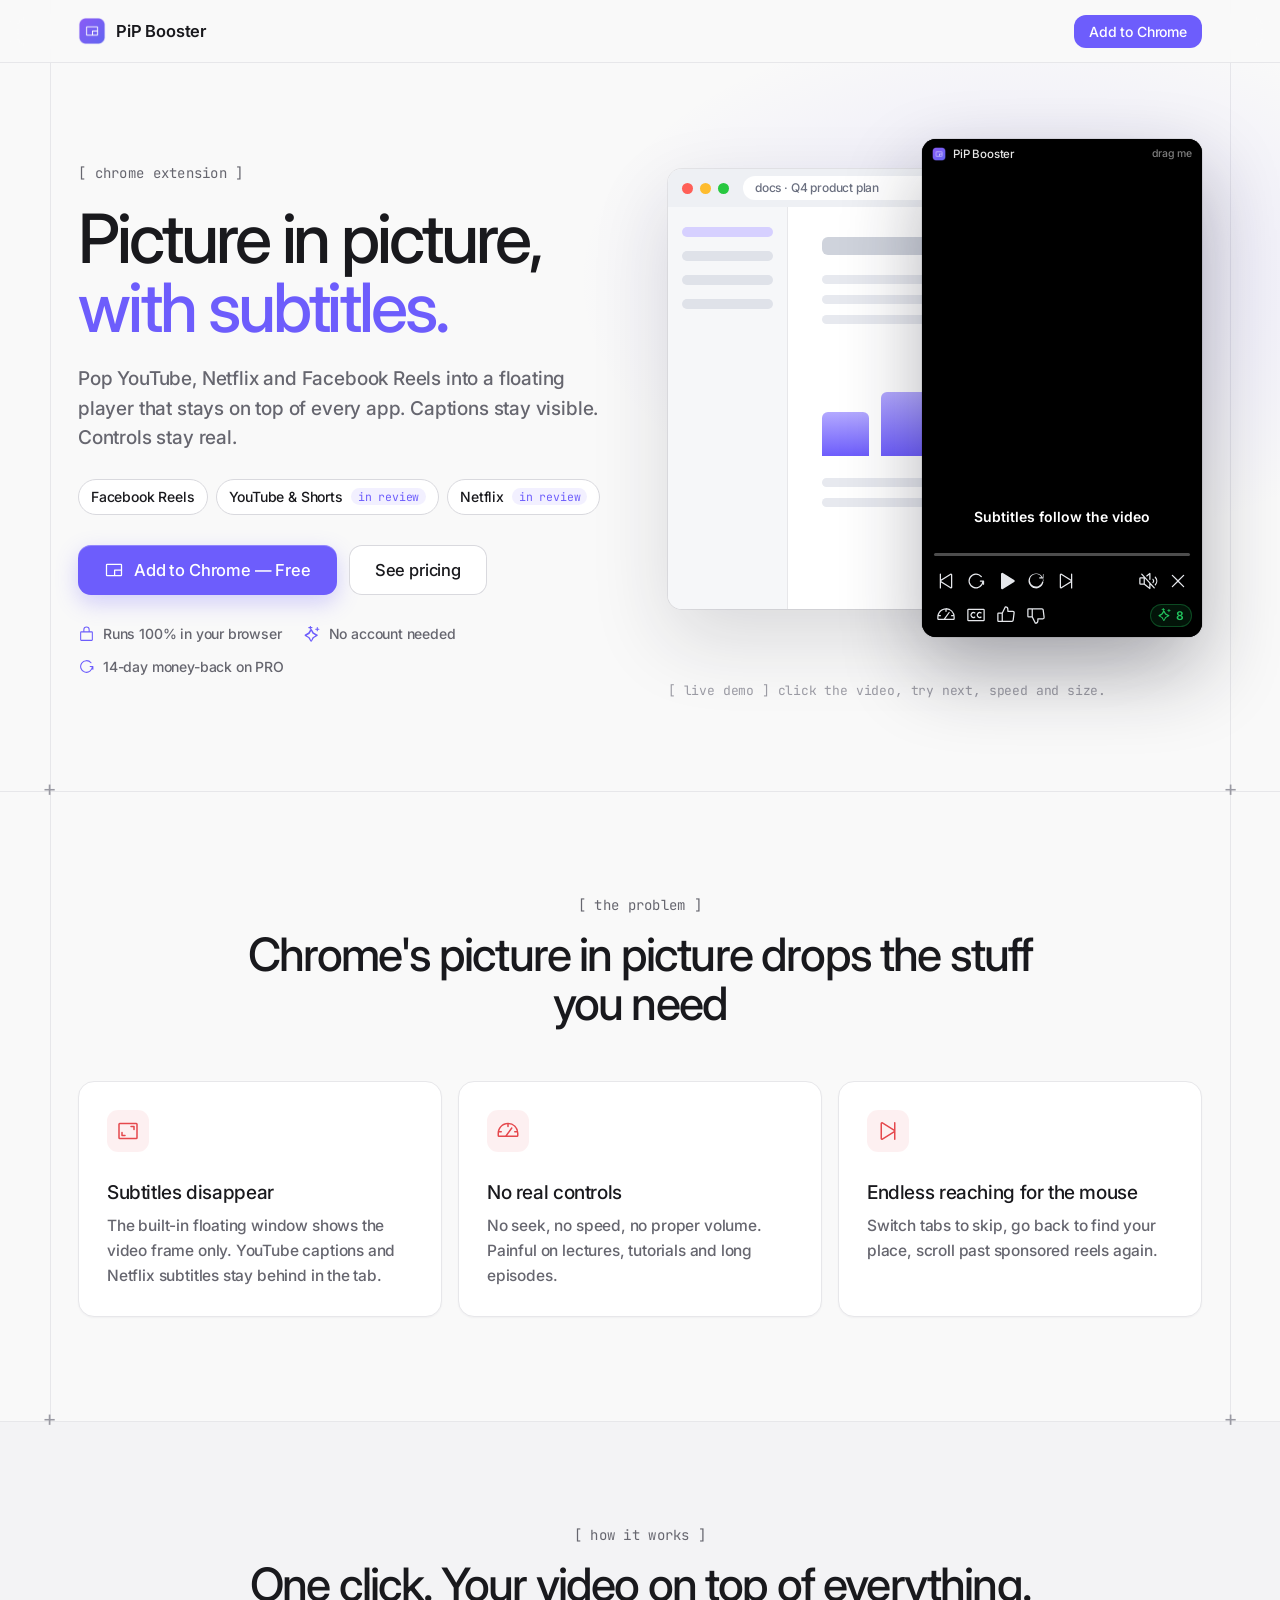
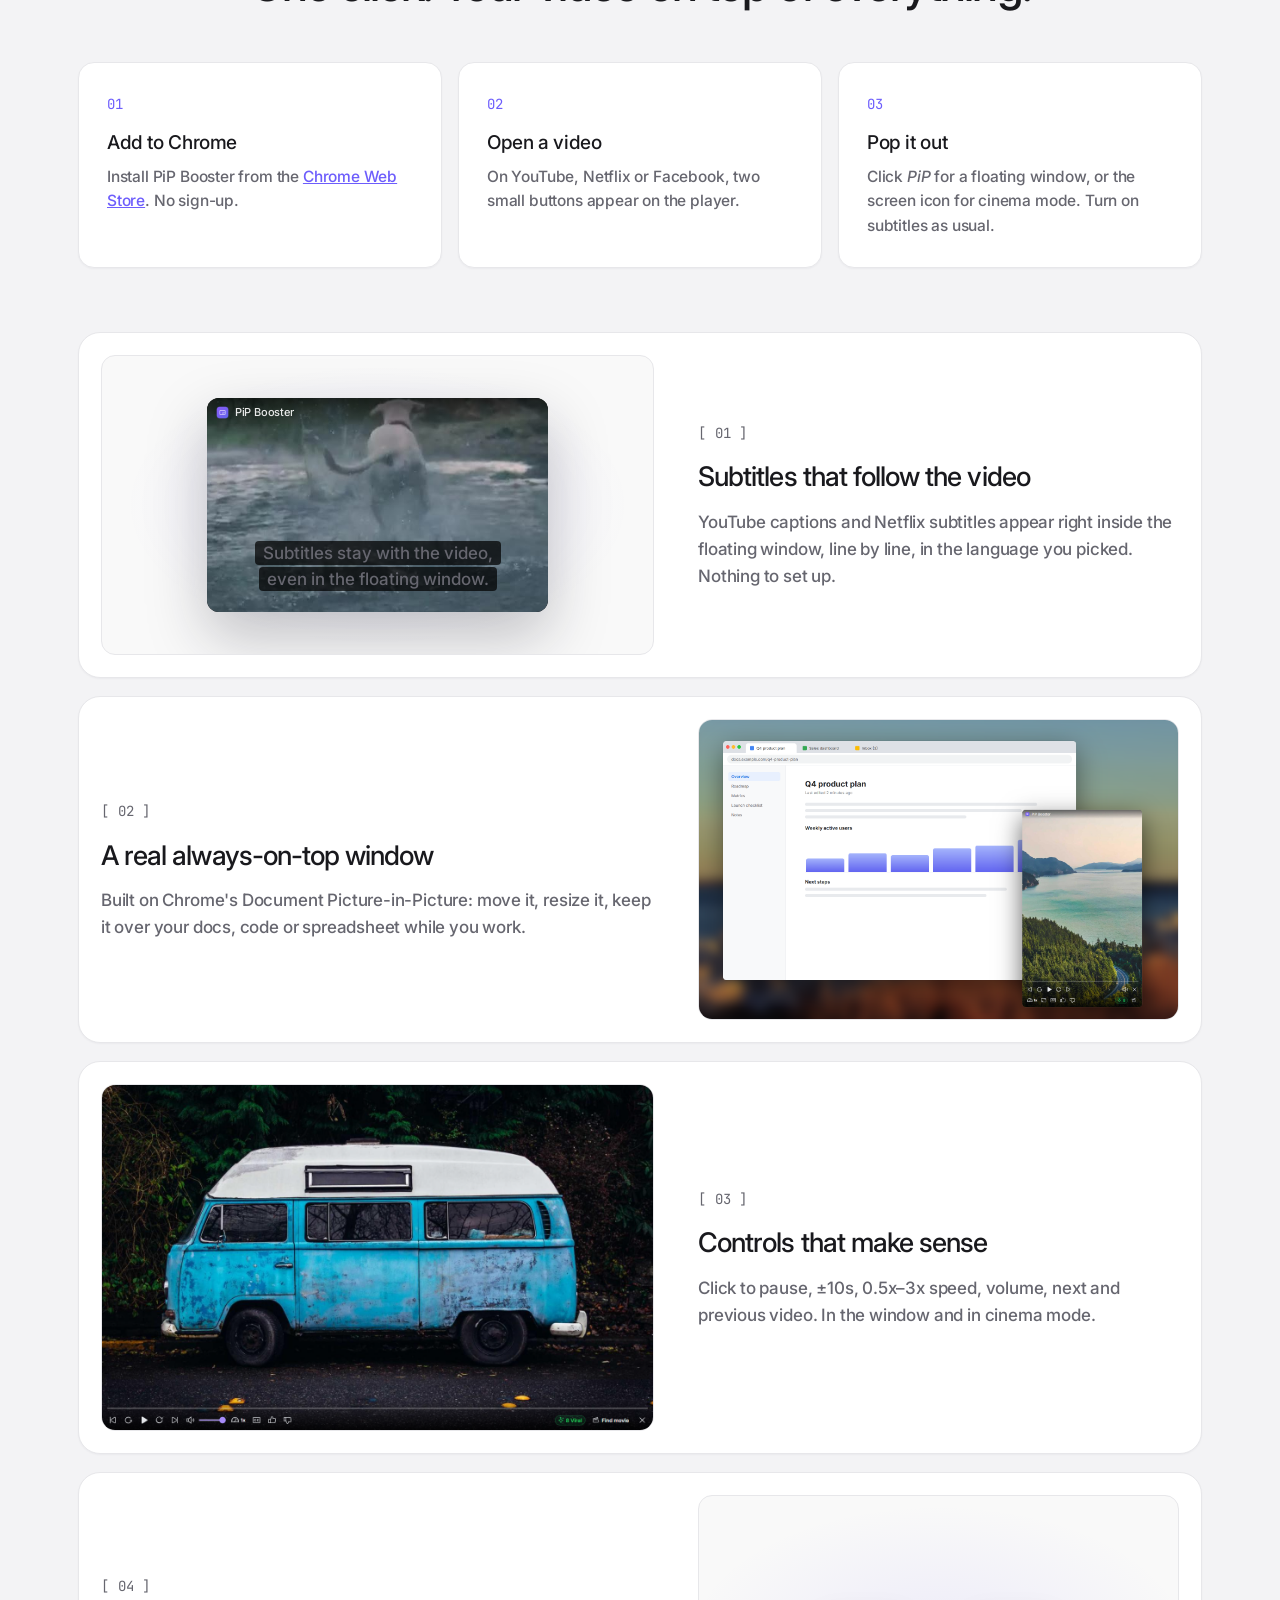
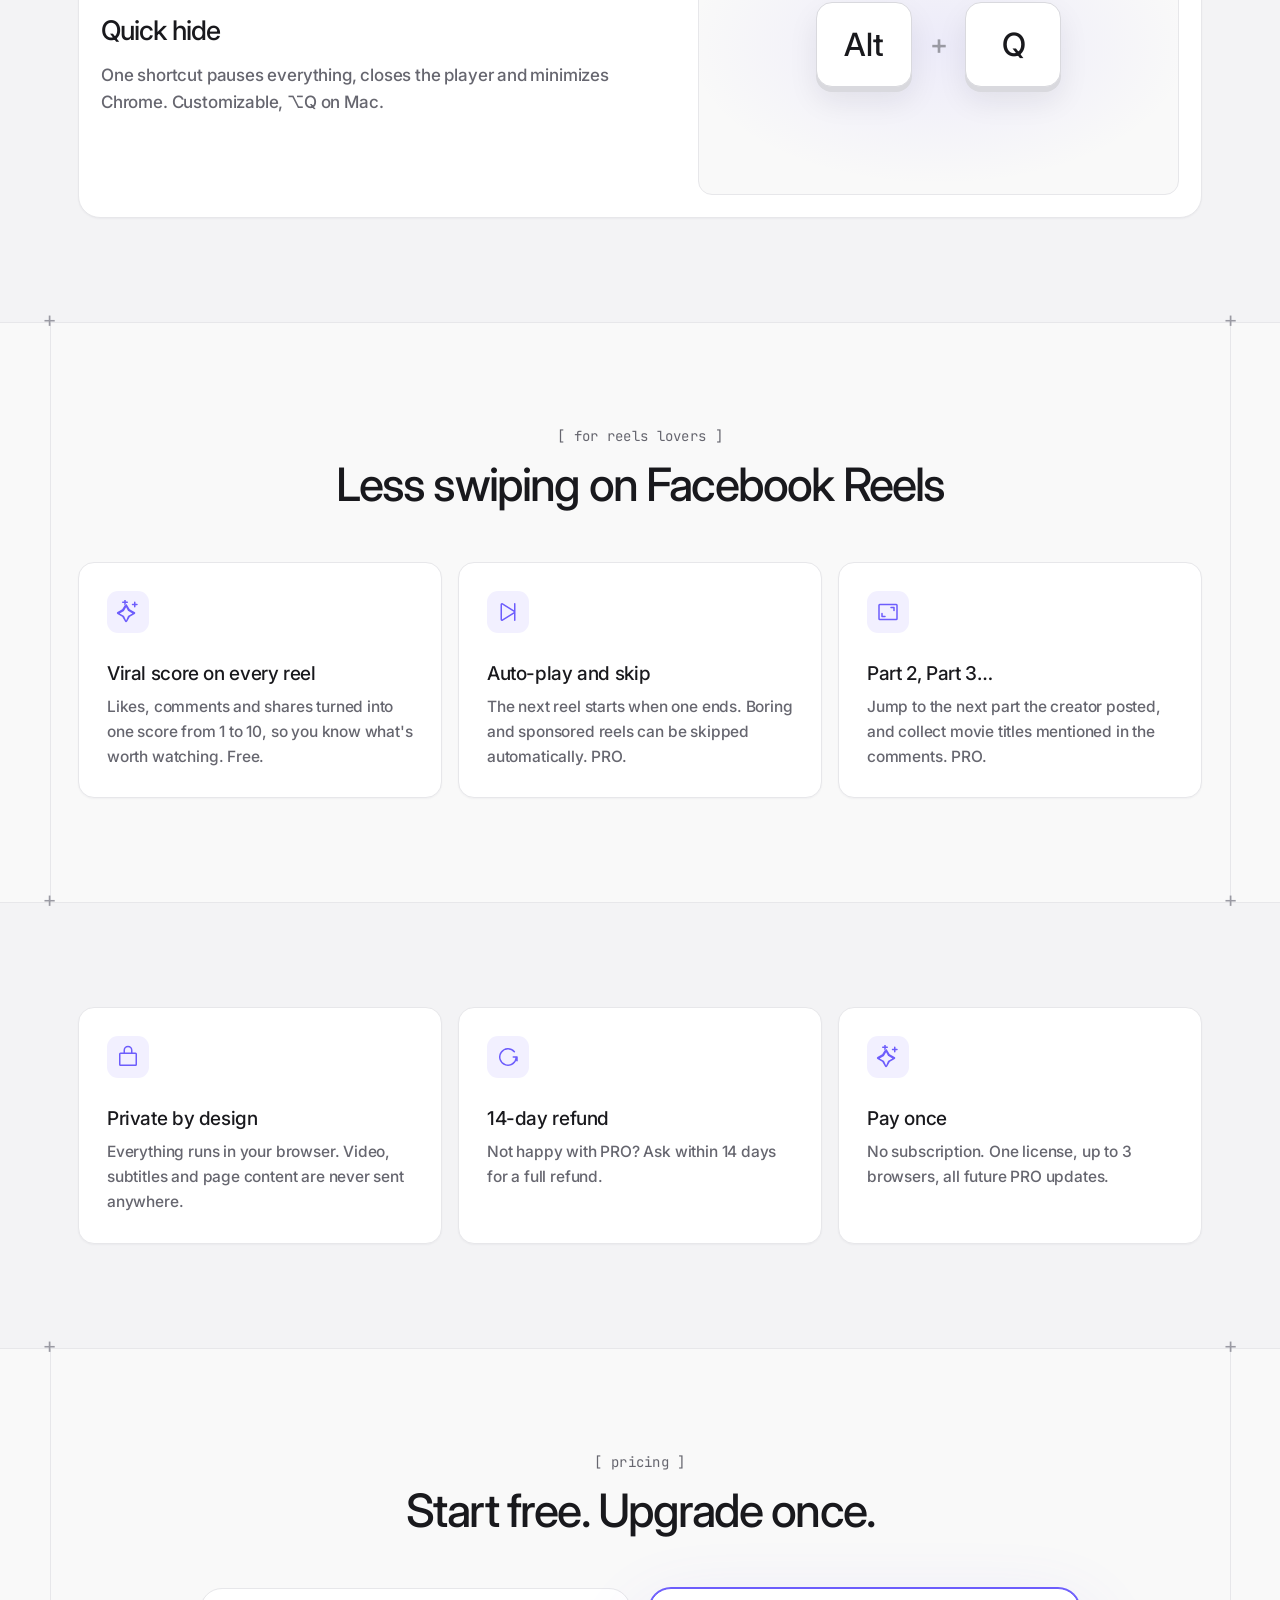
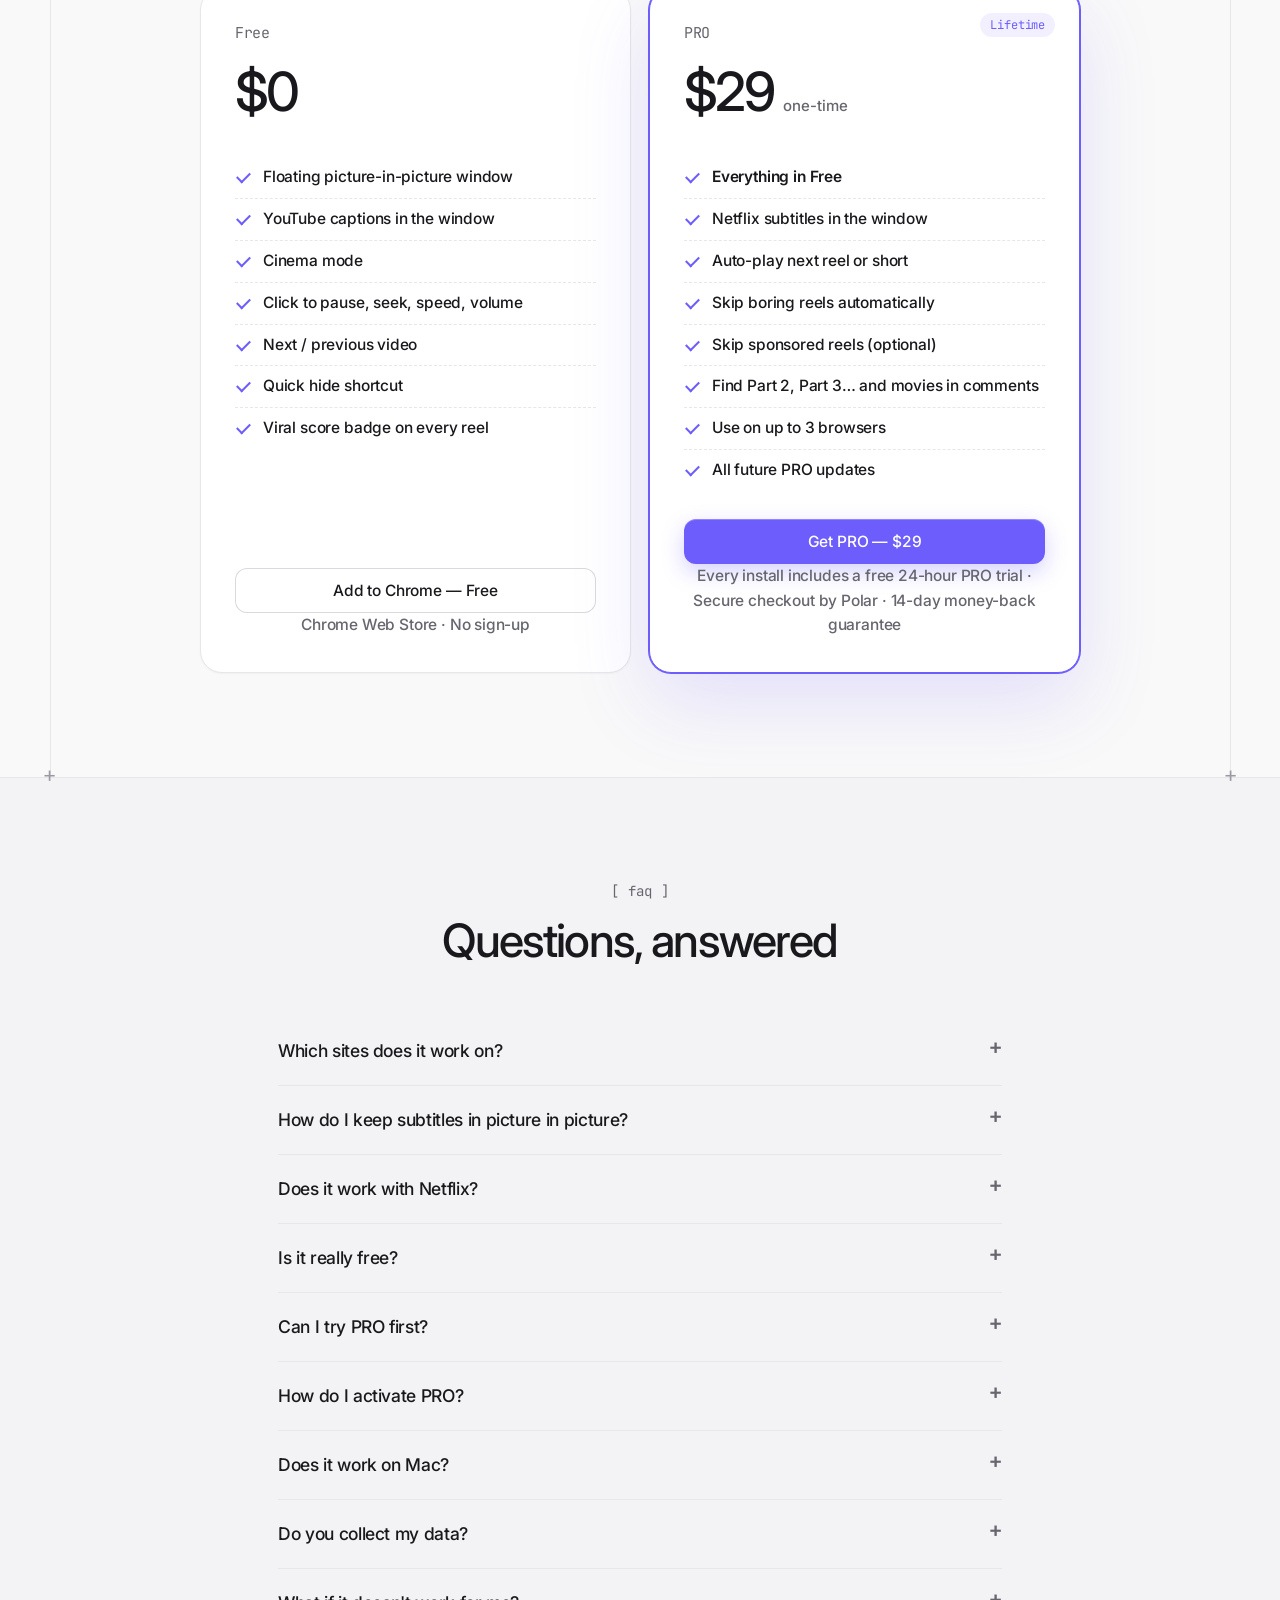
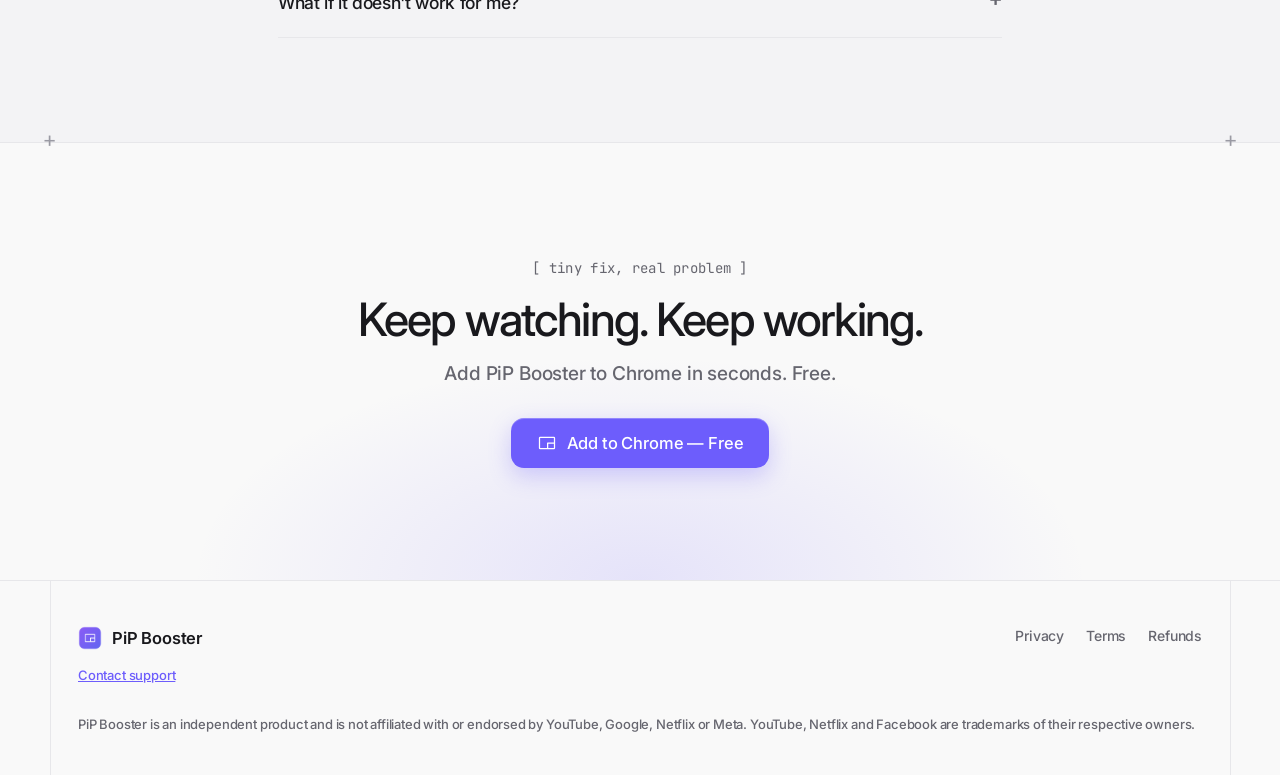
==== commit 68102631: "feat: multi-platform landing (YouTube, Netflix, Reels) with subtitles, Evon light style, FAQ schema" ====
--- a/index.html
+++ b/index.html
@@ -4,28 +4,29 @@
 <meta charset="UTF-8">
 <meta name="viewport" content="width=device-width, initial-scale=1">
 <meta name="google-site-verification" content="D4LJq2IUkTBT9OFLGwPy_CTiEkXg6YDvknFVDNSqU38" />
-<title>PiP Booster – Picture in Picture for Facebook Reels | Floating Mini Player for Chrome</title>
+<title>PiP Booster – Picture in Picture with Subtitles for YouTube, Netflix &amp; Facebook Reels</title>
 <link rel="canonical" href="https://hoangkimquoc.github.io/pip-booster-site/">
-<meta name="description" content="Watch Facebook Reels in a floating picture-in-picture mini player that stays on top. Cinema mode, speed control, next/prev reel. Free Chrome extension.">
-<meta property="og:title" content="PiP Booster — Watch Reels while you work">
-<meta property="og:description" content="Pop any reel into a floating window that stays on top. Click to pause, next/prev, speed, cinema mode.">
-<meta property="og:image" content="https://hoangkimquoc.github.io/pip-booster-site/img/screenshot-pip.png">
+<meta name="description" content="A floating picture-in-picture player for Chrome that keeps subtitles visible. Watch YouTube, Netflix and Facebook Reels on top of any app, with real controls and cinema mode. Free.">
+<meta property="og:title" content="PiP Booster — Picture in picture, with subtitles">
+<meta property="og:description" content="Float YouTube, Netflix and Facebook Reels on top of your work. Captions stay visible, controls stay real.">
+<meta property="og:image" content="https://hoangkimquoc.github.io/pip-booster-site/img/og.png">
 <meta property="og:url" content="https://hoangkimquoc.github.io/pip-booster-site/">
 <meta property="og:type" content="website">
 <meta name="twitter:card" content="summary_large_image">
-<script type="application/ld+json">{"@context":"https://schema.org","@type":"SoftwareApplication","name":"PiP Booster","applicationCategory":"BrowserApplication","operatingSystem":"Chrome (Windows, macOS, Linux)","description":"Picture-in-picture mini player for Facebook Reels: always on top, cinema mode, speed control, next/prev reel.","url":"https://hoangkimquoc.github.io/pip-booster-site/","image":"https://hoangkimquoc.github.io/pip-booster-site/img/screenshot-pip.png","offers":[{"@type":"Offer","name":"Free","price":"0","priceCurrency":"USD"},{"@type":"Offer","name":"PRO (lifetime)","price":"29","priceCurrency":"USD","url":"https://buy.polar.sh/polar_cl_VhT8J2mt26Sa3eNY66IMgWEqcHpRyMsOtiOFi4Nu2Fy"}]}</script>
+<script type="application/ld+json">{"@context":"https://schema.org","@type":"SoftwareApplication","name":"PiP Booster","applicationCategory":"BrowserApplication","operatingSystem":"Chrome (Windows, macOS, Linux)","description":"Picture-in-picture floating player for YouTube, Netflix and Facebook Reels that keeps subtitles visible: always on top, cinema mode, speed control, next/prev video.","url":"https://hoangkimquoc.github.io/pip-booster-site/","image":"https://hoangkimquoc.github.io/pip-booster-site/img/og.png","offers":[{"@type":"Offer","name":"Free","price":"0","priceCurrency":"USD"},{"@type":"Offer","name":"PRO (lifetime)","price":"29","priceCurrency":"USD","url":"https://buy.polar.sh/polar_cl_VhT8J2mt26Sa3eNY66IMgWEqcHpRyMsOtiOFi4Nu2Fy"}]}</script>
 <link rel="icon" href="img/icon-128.png">
 <link rel="preconnect" href="https://fonts.googleapis.com">
 <link rel="preconnect" href="https://fonts.gstatic.com" crossorigin>
-<link href="https://fonts.googleapis.com/css2?family=Inter:wght@400;500;600;700;800&display=swap" rel="stylesheet">
+<link href="https://fonts.googleapis.com/css2?family=Inter:wght@400;500;600&family=JetBrains+Mono:wght@400;500&display=swap" rel="stylesheet">
 <link rel="stylesheet" href="style.css">
+<script type="application/ld+json">{"@context":"https://schema.org","@type":"FAQPage","mainEntity":[{"@type":"Question","name":"Which sites does it work on?","acceptedAnswer":{"@type":"Answer","text":"Facebook Reels today. YouTube (videos and Shorts) and Netflix arrive with version 1.1, which is in review on the Chrome Web Store. Once it's live, your installed extension updates automatically."}},{"@type":"Question","name":"How do I keep subtitles in picture in picture?","acceptedAnswer":{"@type":"Answer","text":"Turn on subtitles on the site as usual (the CC button on YouTube, the subtitle menu on Netflix), then click the PiP button. PiP Booster copies each line into the floating window as it appears."}},{"@type":"Question","name":"Does it work with Netflix?","acceptedAnswer":{"@type":"Answer","text":"Yes. The video plays in the floating window with full quality, and Netflix subtitles show inside it with PRO. Nothing is recorded or downloaded."}},{"@type":"Question","name":"Is it really free?","acceptedAnswer":{"@type":"Answer","text":"Yes. The floating window, cinema mode, YouTube captions, all playback controls and the viral score are free forever. PRO adds Netflix subtitles, auto-play next, automatic skipping of boring and sponsored reels, next-part links and the movie finder."}},{"@type":"Question","name":"Can I try PRO first?","acceptedAnswer":{"@type":"Answer","text":"Yes. Every new install gets all PRO features free for 24 hours. No sign-up, no card. After that, the free features keep working."}},{"@type":"Question","name":"How do I activate PRO?","acceptedAnswer":{"@type":"Answer","text":"After checkout you get a license key by email. Open the PiP Booster popup in Chrome, paste the key and click Activate. One license works on up to 3 browsers."}},{"@type":"Question","name":"Does it work on Mac?","acceptedAnswer":{"@type":"Answer","text":"Yes. Chrome 116 or newer on Windows, macOS and Linux."}},{"@type":"Question","name":"Do you collect my data?","acceptedAnswer":{"@type":"Answer","text":"No. Videos, subtitles and page content are processed locally and never leave your browser. Read the privacy policy."}},{"@type":"Question","name":"What if it doesn't work for me?","acceptedAnswer":{"@type":"Answer","text":"Request a refund within 14 days and you get your money back in full. See the refund policy."}}]}</script>
 </head>
 <body>
 
 <!-- Không menu (1 page = 1 goal): chỉ logo + CTA -->
 <header class="top">
   <div class="wrap top-in">
-    <span class="logo"><img src="img/icon-128.png" alt="" width="30" height="30">PiP Booster</span>
+    <span class="logo"><img src="img/icon-128.png" alt="" width="28" height="28">PiP Booster</span>
     <a class="btn btn-sm" href="https://chromewebstore.google.com/detail/hfclcndligllaglnlbhophplnppjcgnl">Add to Chrome</a>
   </div>
 </header>
@@ -34,11 +35,17 @@
 <section class="hero">
   <div class="wrap hero-grid">
     <div class="hero-copy">
-      <span class="pill"><i></i>Chrome extension · Windows &amp; macOS</span>
-      <h1>Watch Reels<br><span class="grad">while you work.</span></h1>
-      <p class="lead">PiP Booster is a picture-in-picture extension for Chrome: pop any Facebook reel into a floating mini player that stays on top of your apps — with real playback controls.</p>
+      <span class="label">[ chrome extension ]</span>
+      <h1>Picture in picture, <span class="accent">with subtitles.</span></h1>
+      <p class="lead">Pop YouTube, Netflix and Facebook Reels into a floating player that stays on top of every app. Captions stay visible. Controls stay real.</p>
+      <ul class="platforms" aria-label="Supported sites">
+        <li>Facebook Reels</li>
+        <li>YouTube &amp; Shorts <em class="soon">in review</em></li>
+        <li>Netflix <em class="soon">in review</em></li>
+      </ul>
       <div class="cta">
         <a class="btn btn-lg" href="https://chromewebstore.google.com/detail/hfclcndligllaglnlbhophplnppjcgnl"><svg xmlns="http://www.w3.org/2000/svg" width="24" height="24" viewBox="0 0 256 256" fill="currentColor"><path d="M216,48H40A16,16,0,0,0,24,64V192a16,16,0,0,0,16,16H216a16,16,0,0,0,16-16V64A16,16,0,0,0,216,48ZM40,64H216v56H136a8,8,0,0,0-8,8v64H40ZM216,192H144V136h72v56Z"/></svg>Add to Chrome — Free</a>
+        <a class="btn btn-lg btn-ghost" href="#get">See pricing</a>
       </div>
       <ul class="trust">
         <li><svg xmlns="http://www.w3.org/2000/svg" width="24" height="24" viewBox="0 0 256 256" fill="currentColor"><path d="M208,80H176V56a48,48,0,0,0-96,0V80H48A16,16,0,0,0,32,96V208a16,16,0,0,0,16,16H208a16,16,0,0,0,16-16V96A16,16,0,0,0,208,80ZM96,56a32,32,0,0,1,64,0V80H96ZM208,208H48V96H208Z"/></svg>Runs 100% in your browser</li>
@@ -65,7 +72,7 @@
         <div class="demo-note" role="status"></div>
       </div>
       <button class="demo-reopen" id="demo-reopen" type="button" hidden><svg xmlns="http://www.w3.org/2000/svg" width="24" height="24" viewBox="0 0 256 256" fill="currentColor"><path d="M216,48H40A16,16,0,0,0,24,64V192a16,16,0,0,0,16,16H216a16,16,0,0,0,16-16V64A16,16,0,0,0,216,48ZM40,64H216v56H136a8,8,0,0,0-8,8v64H40ZM216,192H144V136h72v56Z"/></svg>Reopen player</button>
-      <p class="stage-hint">This is a live demo — click the video, try ⏭ next, speed and size.</p>
+      <p class="stage-hint">[ live demo ] click the video, try next, speed and size.</p>
     </div>
   </div>
 </section>
@@ -73,12 +80,12 @@
 <!-- 2. PROBLEM -->
 <section class="section">
   <div class="wrap">
-    <p class="kicker">Sound familiar?</p>
-    <h2 class="h2">Reels weren't made for multitasking</h2>
+    <p class="kicker">[ the problem ]</p>
+    <h2 class="h2">Chrome's picture in picture drops the stuff you need</h2>
     <div class="pains">
-      <div class="pain"><svg xmlns="http://www.w3.org/2000/svg" width="24" height="24" viewBox="0 0 256 256" fill="currentColor"><path d="M200,80v32a8,8,0,0,1-16,0V88H160a8,8,0,0,1,0-16h32A8,8,0,0,1,200,80ZM96,168H72V144a8,8,0,0,0-16,0v32a8,8,0,0,0,8,8H96a8,8,0,0,0,0-16ZM232,56V200a16,16,0,0,1-16,16H40a16,16,0,0,1-16-16V56A16,16,0,0,1,40,40H216A16,16,0,0,1,232,56ZM216,200V56H40V200H216Z"/></svg><h3>They take over the whole tab</h3><p>Switch to your doc and the video is gone. Switch back and you've lost your place.</p></div>
-      <div class="pain"><svg xmlns="http://www.w3.org/2000/svg" width="24" height="24" viewBox="0 0 256 256" fill="currentColor"><path d="M207.06,72.67A111.24,111.24,0,0,0,128,40h-.4C66.07,40.21,16,91,16,153.13V176a16,16,0,0,0,16,16H224a16,16,0,0,0,16-16V152A111.25,111.25,0,0,0,207.06,72.67ZM224,176H119.71l54.76-75.3a8,8,0,0,0-12.94-9.42L99.92,176H32V153.13c0-3.08.15-6.12.43-9.13H56a8,8,0,0,0,0-16H35.27c10.32-38.86,44-68.24,84.73-71.66V80a8,8,0,0,0,16,0V56.33A96.14,96.14,0,0,1,221,128H200a8,8,0,0,0,0,16h23.67c.21,2.65.33,5.31.33,8Z"/></svg><h3>No real controls</h3><p>No seek, no speed, no proper volume — painful on long videos and tutorials.</p></div>
-      <div class="pain"><svg xmlns="http://www.w3.org/2000/svg" width="24" height="24" viewBox="0 0 256 256" fill="currentColor"><path d="M200,32a8,8,0,0,0-8,8v69.23L72.43,34.45A15.95,15.95,0,0,0,48,47.88V208.12a16,16,0,0,0,24.43,13.43L192,146.77V216a8,8,0,0,0,16,0V40A8,8,0,0,0,200,32ZM64,207.93V48.05l127.84,80Z"/></svg><h3>Endless swiping</h3><p>Constantly reaching for the mouse to move on, and sponsored reels in between.</p></div>
+      <div class="card pain"><svg xmlns="http://www.w3.org/2000/svg" width="24" height="24" viewBox="0 0 256 256" fill="currentColor"><path d="M200,80v32a8,8,0,0,1-16,0V88H160a8,8,0,0,1,0-16h32A8,8,0,0,1,200,80ZM96,168H72V144a8,8,0,0,0-16,0v32a8,8,0,0,0,8,8H96a8,8,0,0,0,0-16ZM232,56V200a16,16,0,0,1-16,16H40a16,16,0,0,1-16-16V56A16,16,0,0,1,40,40H216A16,16,0,0,1,232,56ZM216,200V56H40V200H216Z"/></svg><h3>Subtitles disappear</h3><p>The built-in floating window shows the video frame only. YouTube captions and Netflix subtitles stay behind in the tab.</p></div>
+      <div class="card pain"><svg xmlns="http://www.w3.org/2000/svg" width="24" height="24" viewBox="0 0 256 256" fill="currentColor"><path d="M207.06,72.67A111.24,111.24,0,0,0,128,40h-.4C66.07,40.21,16,91,16,153.13V176a16,16,0,0,0,16,16H224a16,16,0,0,0,16-16V152A111.25,111.25,0,0,0,207.06,72.67ZM224,176H119.71l54.76-75.3a8,8,0,0,0-12.94-9.42L99.92,176H32V153.13c0-3.08.15-6.12.43-9.13H56a8,8,0,0,0,0-16H35.27c10.32-38.86,44-68.24,84.73-71.66V80a8,8,0,0,0,16,0V56.33A96.14,96.14,0,0,1,221,128H200a8,8,0,0,0,0,16h23.67c.21,2.65.33,5.31.33,8Z"/></svg><h3>No real controls</h3><p>No seek, no speed, no proper volume. Painful on lectures, tutorials and long episodes.</p></div>
+      <div class="card pain"><svg xmlns="http://www.w3.org/2000/svg" width="24" height="24" viewBox="0 0 256 256" fill="currentColor"><path d="M200,32a8,8,0,0,0-8,8v69.23L72.43,34.45A15.95,15.95,0,0,0,48,47.88V208.12a16,16,0,0,0,24.43,13.43L192,146.77V216a8,8,0,0,0,16,0V40A8,8,0,0,0,200,32ZM64,207.93V48.05l127.84,80Z"/></svg><h3>Endless reaching for the mouse</h3><p>Switch tabs to skip, go back to find your place, scroll past sponsored reels again.</p></div>
     </div>
   </div>
 </section>
@@ -86,72 +93,95 @@
 <!-- 3. SOLUTION / HOW IT WORKS -->
 <section class="section alt">
   <div class="wrap">
-    <p class="kicker">How it works</p>
-    <h2 class="h2">One click. Reels on top of everything.</h2>
+    <p class="kicker">[ how it works ]</p>
+    <h2 class="h2">One click. Your video on top of everything.</h2>
     <div class="steps">
-      <div class="step"><b>1</b><h3>Add to Chrome</h3><p>Install PiP Booster from the <a href="https://chromewebstore.google.com/detail/hfclcndligllaglnlbhophplnppjcgnl">Chrome Web Store</a>. No sign-up.</p></div>
-      <div class="step"><b>2</b><h3>Open any reel</h3><p>On facebook.com, two small buttons appear on every reel.</p></div>
-      <div class="step"><b>3</b><h3>Pop it out</h3><p>Click <em>PiP</em> for a floating window, or the screen icon for cinema mode.</p></div>
+      <div class="card step"><b>01</b><h3>Add to Chrome</h3><p>Install PiP Booster from the <a href="https://chromewebstore.google.com/detail/hfclcndligllaglnlbhophplnppjcgnl">Chrome Web Store</a>. No sign-up.</p></div>
+      <div class="card step"><b>02</b><h3>Open a video</h3><p>On YouTube, Netflix or Facebook, two small buttons appear on the player.</p></div>
+      <div class="card step"><b>03</b><h3>Pop it out</h3><p>Click <em>PiP</em> for a floating window, or the screen icon for cinema mode. Turn on subtitles as usual.</p></div>
     </div>
 
     <div class="usps">
-      <div class="usp">
-        <img src="img/hero.png" alt="Reel playing in a floating window over a document" width="1600" height="1000">
-        <div><h3>A real always-on-top window</h3><p>Built on Chrome's Document Picture-in-Picture: move it, resize it, keep it over any app while you work.</p></div>
-      </div>
-      <div class="usp">
-        <img src="img/cinema.png" alt="Cinema mode with a full-width control bar" width="1280" height="800">
-        <div><h3>Controls that make sense</h3><p>Click to pause, ±10s, 0.5x–3x speed, volume, next / previous reel, captions — in the window and in cinema mode. PRO adds auto-play next.</p></div>
-      </div>
-      <div class="usp">
+      <div class="card usp">
+        <div class="subs-art" aria-hidden="true">
+          <div class="subs-win">
+            <div class="subs-bar"><img src="img/icon-128.png" alt="">PiP Booster</div>
+            <img class="subs-frame" src="img/subs-frame.jpg" alt="">
+            <p class="subs-line"><span>Subtitles stay with the video,<br>even in the floating window.</span></p>
+          </div>
+        </div>
+        <div><span class="label">[ 01 ]</span><h3>Subtitles that follow the video</h3><p>YouTube captions and Netflix subtitles appear right inside the floating window, line by line, in the language you picked. Nothing to set up.</p></div>
+      </div>
+      <div class="card usp">
+        <img src="img/hero.png" alt="Video playing in a floating window over a document" width="1600" height="1000" loading="lazy">
+        <div><span class="label">[ 02 ]</span><h3>A real always-on-top window</h3><p>Built on Chrome's Document Picture-in-Picture: move it, resize it, keep it over your docs, code or spreadsheet while you work.</p></div>
+      </div>
+      <div class="card usp">
+        <img src="img/cinema.png" alt="Cinema mode with a full-width control bar" width="1280" height="800" loading="lazy">
+        <div><span class="label">[ 03 ]</span><h3>Controls that make sense</h3><p>Click to pause, ±10s, 0.5x–3x speed, volume, next and previous video. In the window and in cinema mode.</p></div>
+      </div>
+      <div class="card usp">
         <div class="kbd-art"><kbd>Alt</kbd><span>+</span><kbd>Q</kbd></div>
-        <div><h3>Quick hide</h3><p>One shortcut pauses everything, closes the player and minimizes Chrome. Customizable — ⌥Q on Mac.</p></div>
-      </div>
-    </div>
-  </div>
-</section>
-
-<!-- 4. PROOF (cam kết thay cho testimonial — chưa có review thật) -->
+        <div><span class="label">[ 04 ]</span><h3>Quick hide</h3><p>One shortcut pauses everything, closes the player and minimizes Chrome. Customizable, ⌥Q on Mac.</p></div>
+      </div>
+    </div>
+  </div>
+</section>
+
+<!-- 4. REELS EXTRAS -->
 <section class="section">
+  <div class="wrap">
+    <p class="kicker">[ for reels lovers ]</p>
+    <h2 class="h2">Less swiping on Facebook Reels</h2>
+    <div class="pains">
+      <div class="card"><svg xmlns="http://www.w3.org/2000/svg" width="24" height="24" viewBox="0 0 256 256" fill="currentColor"><path d="M197.58,129.06l-51.27-29.6L117.06,50a12,12,0,0,0-20.94,0L66.58,99.43,15.31,129.06a12,12,0,0,0,0,20.94l51.27,29.6L96.12,229.1A12,12,0,0,0,107.94,236a11.82,11.82,0,0,0,5.47-1.31,12,12,0,0,0,5.47-5.58l29.19-49.57,51.51-29.72a12,12,0,0,0,0-20.76ZM175,143.85l-43.56,25.16a12,12,0,0,0-4.46,4.46L107.9,218,87.05,173.47a12,12,0,0,0-4.46-4.46L39,144.08,79.89,120.3A12.12,12.12,0,0,0,84.35,116l23.37-39.68L128,113.57a11.93,11.93,0,0,0,4.46,4.57Zm56.7-96.26a8,8,0,0,1-8,8H208v15.25a8,8,0,0,1-16,0V55.59H176.3a8,8,0,0,1,0-16H192V24.15a8,8,0,0,1,16,0V39.59h15.7A8,8,0,0,1,231.7,47.59ZM128,24.15a8,8,0,0,1-8,8H104v15.44a8,8,0,0,1-16,0V32.15H72a8,8,0,0,1,0-16H88V.71a8,8,0,0,1,16,0V16.15h16A8,8,0,0,1,128,24.15Z"/></svg><h3>Viral score on every reel</h3><p>Likes, comments and shares turned into one score from 1 to 10, so you know what's worth watching. Free.</p></div>
+      <div class="card"><svg xmlns="http://www.w3.org/2000/svg" width="24" height="24" viewBox="0 0 256 256" fill="currentColor"><path d="M200,32a8,8,0,0,0-8,8v69.23L72.43,34.45A15.95,15.95,0,0,0,48,47.88V208.12a16,16,0,0,0,24.43,13.43L192,146.77V216a8,8,0,0,0,16,0V40A8,8,0,0,0,200,32ZM64,207.93V48.05l127.84,80Z"/></svg><h3>Auto-play and skip</h3><p>The next reel starts when one ends. Boring and sponsored reels can be skipped automatically. PRO.</p></div>
+      <div class="card"><svg xmlns="http://www.w3.org/2000/svg" width="24" height="24" viewBox="0 0 256 256" fill="currentColor"><path d="M200,80v32a8,8,0,0,1-16,0V88H160a8,8,0,0,1,0-16h32A8,8,0,0,1,200,80ZM96,168H72V144a8,8,0,0,0-16,0v32a8,8,0,0,0,8,8H96a8,8,0,0,0,0-16ZM232,56V200a16,16,0,0,1-16,16H40a16,16,0,0,1-16-16V56A16,16,0,0,1,40,40H216A16,16,0,0,1,232,56ZM216,200V56H40V200H216Z"/></svg><h3>Part 2, Part 3…</h3><p>Jump to the next part the creator posted, and collect movie titles mentioned in the comments. PRO.</p></div>
+    </div>
+  </div>
+</section>
+
+<!-- 5. PROOF (cam kết thay cho testimonial — chưa có review thật) -->
+<section class="section alt">
   <div class="wrap promise">
-    <div class="promise-item"><svg xmlns="http://www.w3.org/2000/svg" width="24" height="24" viewBox="0 0 256 256" fill="currentColor"><path d="M208,80H176V56a48,48,0,0,0-96,0V80H48A16,16,0,0,0,32,96V208a16,16,0,0,0,16,16H208a16,16,0,0,0,16-16V96A16,16,0,0,0,208,80ZM96,56a32,32,0,0,1,64,0V80H96ZM208,208H48V96H208Z"/></svg><h3>Private by design</h3><p>Everything runs in your browser. Facebook content is never sent anywhere.</p></div>
-    <div class="promise-item"><svg xmlns="http://www.w3.org/2000/svg" width="24" height="24" viewBox="0 0 256 256" fill="currentColor"><path d="M224,128a96,96,0,1,1-21.95-61.09,8,8,0,1,1-12.49,10A80,80,0,1,0,207.6,136H184a8,8,0,0,1,0-16h40a8,8,0,0,1,8,8v40a8,8,0,0,1-16,0V143.6A95.43,95.43,0,0,1,224,128Z"/></svg><h3>14-day refund</h3><p>Not happy with PRO? Email us within 14 days for a full refund.</p></div>
-    <div class="promise-item"><svg xmlns="http://www.w3.org/2000/svg" width="24" height="24" viewBox="0 0 256 256" fill="currentColor"><path d="M197.58,129.06l-51.27-29.6L117.06,50a12,12,0,0,0-20.94,0L66.58,99.43,15.31,129.06a12,12,0,0,0,0,20.94l51.27,29.6L96.12,229.1A12,12,0,0,0,107.94,236a11.82,11.82,0,0,0,5.47-1.31,12,12,0,0,0,5.47-5.58l29.19-49.57,51.51-29.72a12,12,0,0,0,0-20.76ZM175,143.85l-43.56,25.16a12,12,0,0,0-4.46,4.46L107.9,218,87.05,173.47a12,12,0,0,0-4.46-4.46L39,144.08,79.89,120.3A12.12,12.12,0,0,0,84.35,116l23.37-39.68L128,113.57a11.93,11.93,0,0,0,4.46,4.57Zm56.7-96.26a8,8,0,0,1-8,8H208v15.25a8,8,0,0,1-16,0V55.59H176.3a8,8,0,0,1,0-16H192V24.15a8,8,0,0,1,16,0V39.59h15.7A8,8,0,0,1,231.7,47.59ZM128,24.15a8,8,0,0,1-8,8H104v15.44a8,8,0,0,1-16,0V32.15H72a8,8,0,0,1,0-16H88V.71a8,8,0,0,1,16,0V16.15h16A8,8,0,0,1,128,24.15Z"/></svg><h3>Pay once</h3><p>No subscription. One license, up to 3 browsers, all future PRO updates.</p></div>
-  </div>
-</section>
-
-<!-- 5. PRICING (CTA chính) -->
-<section class="section alt" id="get">
-  <div class="wrap">
-    <p class="kicker">Pricing</p>
+    <div class="card"><svg xmlns="http://www.w3.org/2000/svg" width="24" height="24" viewBox="0 0 256 256" fill="currentColor"><path d="M208,80H176V56a48,48,0,0,0-96,0V80H48A16,16,0,0,0,32,96V208a16,16,0,0,0,16,16H208a16,16,0,0,0,16-16V96A16,16,0,0,0,208,80ZM96,56a32,32,0,0,1,64,0V80H96ZM208,208H48V96H208Z"/></svg><h3>Private by design</h3><p>Everything runs in your browser. Video, subtitles and page content are never sent anywhere.</p></div>
+    <div class="card"><svg xmlns="http://www.w3.org/2000/svg" width="24" height="24" viewBox="0 0 256 256" fill="currentColor"><path d="M224,128a96,96,0,1,1-21.95-61.09,8,8,0,1,1-12.49,10A80,80,0,1,0,207.6,136H184a8,8,0,0,1,0-16h40a8,8,0,0,1,8,8v40a8,8,0,0,1-16,0V143.6A95.43,95.43,0,0,1,224,128Z"/></svg><h3>14-day refund</h3><p>Not happy with PRO? Ask within 14 days for a full refund.</p></div>
+    <div class="card"><svg xmlns="http://www.w3.org/2000/svg" width="24" height="24" viewBox="0 0 256 256" fill="currentColor"><path d="M197.58,129.06l-51.27-29.6L117.06,50a12,12,0,0,0-20.94,0L66.58,99.43,15.31,129.06a12,12,0,0,0,0,20.94l51.27,29.6L96.12,229.1A12,12,0,0,0,107.94,236a11.82,11.82,0,0,0,5.47-1.31,12,12,0,0,0,5.47-5.58l29.19-49.57,51.51-29.72a12,12,0,0,0,0-20.76ZM175,143.85l-43.56,25.16a12,12,0,0,0-4.46,4.46L107.9,218,87.05,173.47a12,12,0,0,0-4.46-4.46L39,144.08,79.89,120.3A12.12,12.12,0,0,0,84.35,116l23.37-39.68L128,113.57a11.93,11.93,0,0,0,4.46,4.57Zm56.7-96.26a8,8,0,0,1-8,8H208v15.25a8,8,0,0,1-16,0V55.59H176.3a8,8,0,0,1,0-16H192V24.15a8,8,0,0,1,16,0V39.59h15.7A8,8,0,0,1,231.7,47.59ZM128,24.15a8,8,0,0,1-8,8H104v15.44a8,8,0,0,1-16,0V32.15H72a8,8,0,0,1,0-16H88V.71a8,8,0,0,1,16,0V16.15h16A8,8,0,0,1,128,24.15Z"/></svg><h3>Pay once</h3><p>No subscription. One license, up to 3 browsers, all future PRO updates.</p></div>
+  </div>
+</section>
+
+<!-- 6. PRICING (CTA chính) -->
+<section class="section" id="get">
+  <div class="wrap">
+    <p class="kicker">[ pricing ]</p>
     <h2 class="h2">Start free. Upgrade once.</h2>
     <div class="plans">
-      <div class="plan">
+      <div class="card plan">
         <h3>Free</h3>
         <div class="price">$0</div>
         <ul>
-          <li>Floating Picture-in-Picture window</li>
+          <li>Floating picture-in-picture window</li>
+          <li>YouTube captions in the window</li>
           <li>Cinema mode</li>
           <li>Click to pause, seek, speed, volume</li>
-          <li>Next / previous reel</li>
-          <li>Captions &amp; Interested / Not interested</li>
+          <li>Next / previous video</li>
           <li>Quick hide shortcut</li>
           <li>Viral score badge on every reel</li>
         </ul>
         <a class="btn btn-ghost full" href="https://chromewebstore.google.com/detail/hfclcndligllaglnlbhophplnppjcgnl">Add to Chrome — Free</a>
         <p class="fine">Chrome Web Store · No sign-up</p>
       </div>
-      <div class="plan pro">
+      <div class="card plan pro">
         <span class="badge">Lifetime</span>
         <h3>PRO</h3>
         <div class="price">$29<small>one-time</small></div>
         <ul>
           <li><b>Everything in Free</b></li>
+          <li>Netflix subtitles in the window</li>
+          <li>Auto-play next reel or short</li>
           <li>Skip boring reels automatically</li>
-          <li>Find Part 2, Part 3… the creator posted</li>
-          <li>Find movies mentioned in the comments</li>
-          <li>Auto-play next reel</li>
           <li>Skip sponsored reels (optional)</li>
+          <li>Find Part 2, Part 3… and movies in comments</li>
           <li>Use on up to 3 browsers</li>
           <li>All future PRO updates</li>
         </ul>
@@ -162,25 +192,29 @@
   </div>
 </section>
 
-<!-- 6. FAQ -->
-<section class="section" id="faq">
+<!-- 7. FAQ (build-site sinh FAQPage JSON-LD từ các <details> này) -->
+<section class="section alt" id="faq">
   <div class="wrap narrow">
+    <p class="kicker">[ faq ]</p>
     <h2 class="h2">Questions, answered</h2>
-    <details><summary>Is it really free?</summary><p>Yes. The floating window, cinema mode and all playback controls are free forever. The viral score badge is free too. PRO adds auto-play next, automatic skipping of boring and sponsored reels, next-part links and the movie finder.</p></details>
-    <details><summary>Can I try PRO first?</summary><p>Yes. Every new install gets all PRO features free for 24 hours — no sign-up, no card. After that, the free features keep working.</p></details>
-    <details><summary>How do I activate PRO?</summary><p>After checkout you get a license key by email. Open the PiP Booster popup in Chrome, paste the key and click Activate.</p></details>
-    <details><summary>Can I use it on more than one computer?</summary><p>One license works on up to 3 browsers at a time. Deactivate one from the popup to move it.</p></details>
-    <details><summary>Does it work on Mac?</summary><p>Yes — Chrome on Windows, macOS and Linux (Chrome 116 or newer).</p></details>
-    <details><summary>Do you collect my Facebook data?</summary><p>No. Reels, comments and stats are processed locally and never leave your browser. Read the <a href="privacy/">privacy policy</a>.</p></details>
-    <details><summary>What if it doesn't work for me?</summary><p>Request a refund within 14 days and you get your money back in full — see the <a href="refund/">refund policy</a>.</p></details>
-  </div>
-</section>
-
-<!-- 7. FINAL CTA -->
+    <details><summary>Which sites does it work on?</summary><p>Facebook Reels today. YouTube (videos and Shorts) and Netflix arrive with version 1.1, which is in review on the Chrome Web Store. Once it's live, your installed extension updates automatically.</p></details>
+    <details><summary>How do I keep subtitles in picture in picture?</summary><p>Turn on subtitles on the site as usual (the CC button on YouTube, the subtitle menu on Netflix), then click the PiP button. PiP Booster copies each line into the floating window as it appears.</p></details>
+    <details><summary>Does it work with Netflix?</summary><p>Yes. The video plays in the floating window with full quality, and Netflix subtitles show inside it with PRO. Nothing is recorded or downloaded.</p></details>
+    <details><summary>Is it really free?</summary><p>Yes. The floating window, cinema mode, YouTube captions, all playback controls and the viral score are free forever. PRO adds Netflix subtitles, auto-play next, automatic skipping of boring and sponsored reels, next-part links and the movie finder.</p></details>
+    <details><summary>Can I try PRO first?</summary><p>Yes. Every new install gets all PRO features free for 24 hours. No sign-up, no card. After that, the free features keep working.</p></details>
+    <details><summary>How do I activate PRO?</summary><p>After checkout you get a license key by email. Open the PiP Booster popup in Chrome, paste the key and click Activate. One license works on up to 3 browsers.</p></details>
+    <details><summary>Does it work on Mac?</summary><p>Yes. Chrome 116 or newer on Windows, macOS and Linux.</p></details>
+    <details><summary>Do you collect my data?</summary><p>No. Videos, subtitles and page content are processed locally and never leave your browser. Read the <a href="privacy/">privacy policy</a>.</p></details>
+    <details><summary>What if it doesn't work for me?</summary><p>Request a refund within 14 days and you get your money back in full. See the <a href="refund/">refund policy</a>.</p></details>
+  </div>
+</section>
+
+<!-- 8. FINAL CTA -->
 <section class="final">
   <div class="wrap center">
-    <h2 class="h2">Keep the reel. Keep working.</h2>
-    <p class="lead">Add PiP Booster to Chrome in seconds — free.</p>
+    <span class="label">[ tiny fix, real problem ]</span>
+    <h2 class="h2">Keep watching. Keep working.</h2>
+    <p class="lead">Add PiP Booster to Chrome in seconds. Free.</p>
     <a class="btn btn-lg" href="https://chromewebstore.google.com/detail/hfclcndligllaglnlbhophplnppjcgnl"><svg xmlns="http://www.w3.org/2000/svg" width="24" height="24" viewBox="0 0 256 256" fill="currentColor"><path d="M216,48H40A16,16,0,0,0,24,64V192a16,16,0,0,0,16,16H216a16,16,0,0,0,16-16V64A16,16,0,0,0,216,48ZM40,64H216v56H136a8,8,0,0,0-8,8v64H40ZM216,192H144V136h72v56Z"/></svg>Add to Chrome — Free</a>
   </div>
 </section>
@@ -195,7 +229,7 @@
       <a href="privacy/">Privacy</a><a href="terms/">Terms</a><a href="refund/">Refunds</a>
     </div>
   </div>
-  <p class="wrap fine disclaimer">PiP Booster is an independent product and is not affiliated with or endorsed by Meta Platforms, Inc. Facebook is a trademark of Meta Platforms, Inc.</p>
+  <p class="wrap fine disclaimer">PiP Booster is an independent product and is not affiliated with or endorsed by YouTube, Google, Netflix or Meta. YouTube, Netflix and Facebook are trademarks of their respective owners.</p>
 </footer>
 
 <script type="module" src="demo.js"></script>
--- a/style.css
+++ b/style.css
@@ -1,88 +1,94 @@
+/* Style Evon (đồng bộ ảnh/video social): nền sáng, Inter 500 tracking chặt, nhãn mono [ ],
+   lưới mảnh có dấu "+", card trắng, accent tím PiP. */
 :root {
-  --bg: #09090f; --bg-alt: #0f0f18; --card: #14141f; --card-2: #191927; --line: #24243a;
-  --fg: #eef0f7; --muted: #9b9eb3; --dim: #6f7287;
-  --accent: #8b7bff; --accent-2: #6366f1; --glow: rgba(124,108,255,0.35);
-  --radius: 18px;
+  --bg: #f9f9f9; --bg-alt: #f3f3f5; --card: #fff; --line: #e7e7ea; --line-2: #d9d9de;
+  --fg: #19191d; --muted: #66666f; --dim: #9a9aa3;
+  --accent: #6d5dfc; --accent-2: #5847f0; --accent-soft: rgba(109,93,252,0.09);
+  --mono: 'JetBrains Mono', ui-monospace, Consolas, monospace;
+  --radius: 16px; --rail: 1180px;
 }
 * { box-sizing: border-box; }
 html { scroll-behavior: smooth; }
-body { margin: 0; background: var(--bg); color: var(--fg);
-  font: 16px/1.6 Inter, -apple-system, 'Segoe UI', sans-serif; -webkit-font-smoothing: antialiased; }
+body { margin: 0; color: var(--fg); font: 500 16px/1.6 Inter, -apple-system, 'Segoe UI', sans-serif;
+  letter-spacing: -0.011em; -webkit-font-smoothing: antialiased;
+  /* 2 đường ray dọc theo mép nội dung */
+  background:
+    linear-gradient(var(--line), var(--line)) calc(50% - var(--rail) / 2) 0 / 1px 100% no-repeat,
+    linear-gradient(var(--line), var(--line)) calc(50% + var(--rail) / 2) 0 / 1px 100% no-repeat,
+    var(--bg); }
 a { color: var(--accent); }
 img { max-width: 100%; display: block; }
 svg { flex-shrink: 0; }
-.wrap { max-width: 1180px; margin: 0 auto; padding: 0 22px; }
-.narrow { max-width: 760px; }
+h1, h2, h3 { font-weight: 500; }
+.wrap { max-width: var(--rail); margin: 0 auto; padding: 0 28px; }
+.narrow { max-width: 780px; }
 .center { text-align: center; }
+.accent { color: var(--accent); }
+.label, .kicker { font: 400 14px/1.4 var(--mono); letter-spacing: 0.02em; color: var(--muted); }
+.kicker { display: block; text-align: center; margin: 0 0 14px; }
 
 /* ---------- Buttons ---------- */
 .btn { display: inline-flex; align-items: center; justify-content: center; gap: 10px; padding: 13px 22px;
-  border-radius: 12px; font-weight: 600; font-size: 15.5px; color: #fff; text-decoration: none;
-  background: linear-gradient(135deg, #9a8bff, var(--accent-2));
-  box-shadow: 0 10px 30px var(--glow), inset 0 1px 0 rgba(255,255,255,0.25); transition: transform .15s, box-shadow .15s; }
-.btn:hover { transform: translateY(-1px); box-shadow: 0 14px 38px rgba(124,108,255,0.5), inset 0 1px 0 rgba(255,255,255,0.25); }
+  border-radius: 12px; font: 500 15.5px Inter, sans-serif; letter-spacing: -0.01em; color: #fff; text-decoration: none;
+  background: var(--accent); box-shadow: 0 1px 0 rgba(255,255,255,0.25) inset, 0 8px 22px rgba(109,93,252,0.28);
+  transition: transform .15s, background .15s, box-shadow .15s; }
+.btn:hover { background: var(--accent-2); transform: translateY(-1px); }
 .btn svg { width: 20px; height: 20px; }
-.btn-lg { padding: 16px 28px; font-size: 17px; border-radius: 14px; }
-.btn-sm { padding: 8px 16px; font-size: 14px; box-shadow: none; }
-.btn-ghost { background: rgba(255,255,255,0.05); box-shadow: inset 0 0 0 1px rgba(255,255,255,0.14); }
-.btn-ghost:hover { background: rgba(255,255,255,0.09); box-shadow: inset 0 0 0 1px rgba(255,255,255,0.24); }
-.btn.disabled { pointer-events: none; opacity: 0.6; }
+.btn-lg { padding: 15px 26px; font-size: 16.5px; border-radius: 13px; }
+.btn-sm { padding: 8px 15px; font-size: 14px; box-shadow: none; }
+.btn-ghost { color: var(--fg); background: var(--card); box-shadow: inset 0 0 0 1px var(--line-2); }
+.btn-ghost:hover { background: #fff; box-shadow: inset 0 0 0 1px var(--fg); }
 .full { width: 100%; }
 
 /* ---------- Top bar (không menu) ---------- */
-.top { position: sticky; top: 0; z-index: 20; backdrop-filter: blur(14px) saturate(1.2);
-  background: rgba(9,9,15,0.7); border-bottom: 1px solid rgba(255,255,255,0.06); }
-.top-in { display: flex; align-items: center; justify-content: space-between; height: 64px; }
-.logo { display: flex; align-items: center; gap: 10px; font-weight: 700; font-size: 17px; color: var(--fg); text-decoration: none; }
-.logo img { border-radius: 8px; }
+.top, .nav { position: sticky; top: 0; z-index: 20; backdrop-filter: blur(14px) saturate(1.3);
+  background: rgba(249,249,249,0.82); border-bottom: 1px solid var(--line); }
+.top-in, .nav-in { display: flex; align-items: center; justify-content: space-between; height: 62px; gap: 28px; }
+.logo { display: flex; align-items: center; gap: 10px; font-weight: 600; font-size: 16.5px; color: var(--fg); text-decoration: none; }
+.logo img { border-radius: 7px; }
 
 /* ---------- Hero ---------- */
-.hero { position: relative; padding: 72px 0 96px; overflow: hidden; }
+.hero { position: relative; padding: 76px 0 92px; overflow: hidden; }
 .hero::before { content: ''; position: absolute; inset: 0; pointer-events: none;
-  background:
-    radial-gradient(700px 420px at 78% 18%, rgba(108,92,255,0.30), transparent 70%),
-    radial-gradient(600px 400px at 0% 100%, rgba(56,189,248,0.10), transparent 70%); }
-.hero::after { content: ''; position: absolute; inset: 0; pointer-events: none; opacity: .35;
-  background-image: linear-gradient(rgba(255,255,255,0.05) 1px, transparent 1px), linear-gradient(90deg, rgba(255,255,255,0.05) 1px, transparent 1px);
-  background-size: 48px 48px; mask-image: radial-gradient(ellipse at 70% 30%, #000 0%, transparent 65%); }
-.hero-grid { position: relative; z-index: 1; display: grid; grid-template-columns: 0.9fr 1.1fr; gap: 56px; align-items: center; }
-.pill { display: inline-flex; align-items: center; gap: 8px; font-size: 13px; font-weight: 600; color: #cfc8ff;
-  padding: 6px 13px; border-radius: 999px; background: rgba(139,123,255,0.12); border: 1px solid rgba(139,123,255,0.3); }
-.pill i { width: 7px; height: 7px; border-radius: 50%; background: #4ade80; box-shadow: 0 0 10px #4ade80; }
-h1 { font-size: clamp(42px, 5.6vw, 72px); line-height: 1.02; letter-spacing: -0.04em; font-weight: 800; margin: 22px 0 20px; }
-.grad { background: linear-gradient(90deg, #c4b8ff, #7f8dff 60%, #60c6ff); -webkit-background-clip: text; background-clip: text; color: transparent; }
-.lead { font-size: 19px; color: var(--muted); max-width: 520px; margin: 0; }
+  background: radial-gradient(640px 380px at 80% 30%, rgba(109,93,252,0.12), transparent 70%); }
+.hero-grid { position: relative; z-index: 1; display: grid; grid-template-columns: 1fr 1fr; gap: 56px; align-items: center; }
+h1 { font-size: clamp(42px, 5.4vw, 68px); line-height: 1.02; letter-spacing: -0.045em; margin: 18px 0 22px; }
+.lead { font-size: 19px; line-height: 1.55; color: var(--muted); max-width: 540px; margin: 0; }
 .center .lead { margin: 0 auto; }
-.cta { margin-top: 32px; }
-.trust { list-style: none; padding: 0; margin: 30px 0 0; display: flex; flex-wrap: wrap; gap: 10px 22px; }
+.platforms { list-style: none; padding: 0; margin: 26px 0 0; display: flex; flex-wrap: wrap; gap: 8px; }
+.platforms li { display: inline-flex; align-items: center; gap: 8px; padding: 6px 12px; border-radius: 999px;
+  font-size: 14px; background: var(--card); border: 1px solid var(--line-2); }
+.soon { font: normal 400 11.5px var(--mono); color: var(--accent); padding: 1px 7px; border-radius: 999px; background: var(--accent-soft); }
+.cta { margin-top: 30px; display: flex; flex-wrap: wrap; gap: 12px; }
+.trust { list-style: none; padding: 0; margin: 28px 0 0; display: flex; flex-wrap: wrap; gap: 10px 22px; }
 .trust li { display: flex; align-items: center; gap: 8px; font-size: 14px; color: var(--muted); }
 .trust svg { width: 17px; height: 17px; color: var(--accent); }
 
 /* ---------- Stage: desktop + PiP demo ---------- */
 .stage { position: relative; height: 560px; }
 .desk { position: absolute; left: 0; top: 30px; width: 88%; height: 440px; border-radius: 14px; overflow: hidden;
-  background: #f6f7fb; box-shadow: 0 40px 100px rgba(0,0,0,0.55), 0 0 0 1px rgba(255,255,255,0.06); }
-.desk-bar { height: 38px; background: #e6e8ef; display: flex; align-items: center; gap: 14px; padding: 0 14px; }
+  background: #fff; box-shadow: 0 30px 80px rgba(25,25,40,0.14), 0 0 0 1px var(--line); }
+.desk-bar { height: 38px; background: #eef0f4; display: flex; align-items: center; gap: 14px; padding: 0 14px; }
 .dots { display: flex; gap: 7px; }
 .dots i { width: 11px; height: 11px; border-radius: 50%; display: block; background: #ff5f57; }
 .dots i:nth-child(2) { background: #febc2e; } .dots i:nth-child(3) { background: #28c840; }
 .desk-url { flex: 1; height: 24px; border-radius: 12px; background: #fff; font-size: 12px; color: #6b7080; display: flex; align-items: center; padding-left: 12px; max-width: 320px; }
 .desk-body { display: flex; height: calc(100% - 38px); }
-.desk-side { width: 120px; background: #eef0f5; padding: 20px 14px; }
-.desk-side b { display: block; height: 10px; border-radius: 5px; background: #d9dce6; margin-bottom: 14px; }
-.desk-side b:first-child { background: #c7d2fe; }
+.desk-side { width: 120px; background: #f6f7f9; padding: 20px 14px; border-right: 1px solid var(--line); }
+.desk-side b { display: block; height: 10px; border-radius: 5px; background: #dfe2e9; margin-bottom: 14px; }
+.desk-side b:first-child { background: #d6d0ff; }
 .desk-page { flex: 1; padding: 30px 34px; }
-.desk-h { width: 46%; height: 18px; border-radius: 6px; background: #c9cdd9; margin-bottom: 20px; }
-.desk-l { height: 9px; border-radius: 5px; background: #e1e4ec; margin-bottom: 11px; }
+.desk-h { width: 46%; height: 18px; border-radius: 6px; background: #cfd3dc; margin-bottom: 20px; }
+.desk-l { height: 9px; border-radius: 5px; background: #e7e9ef; margin-bottom: 11px; }
 .desk-chart { display: flex; align-items: flex-end; gap: 12px; height: 110px; margin: 22px 0; }
-.desk-chart i { flex: 1; display: block; border-radius: 6px 6px 0 0; background: linear-gradient(#a5b4fc, #6366f1); }
+.desk-chart i { flex: 1; display: block; border-radius: 6px 6px 0 0; background: linear-gradient(#b3a9ff, var(--accent)); }
 
 .demo-pip { position: absolute; right: 0; top: 0; width: 280px; aspect-ratio: 9 / 16; border-radius: 14px; overflow: hidden;
-  background: #000; z-index: 5; box-shadow: 0 40px 90px rgba(0,0,0,0.7), 0 0 0 1px rgba(255,255,255,0.14);
+  background: #000; z-index: 5; box-shadow: 0 34px 80px rgba(25,25,40,0.32), 0 0 0 1px rgba(0,0,0,0.08);
   transition: opacity .25s, transform .25s; }
 .demo-pip.closed { opacity: 0; transform: scale(0.92); pointer-events: none; }
 .demo-titlebar { position: absolute; top: 0; left: 0; right: 0; height: 30px; z-index: 30; display: flex; align-items: center; gap: 7px;
-  padding: 0 10px; font-size: 11.5px; color: rgba(255,255,255,0.88); cursor: grab; user-select: none;
+  padding: 0 10px; font-size: 11.5px; color: rgba(255,255,255,0.9); cursor: grab; user-select: none;
   background: linear-gradient(rgba(0,0,0,0.6), transparent); }
 .demo-titlebar img { width: 14px; height: 14px; border-radius: 3px; }
 .demo-titlebar span { margin-left: auto; opacity: .55; font-size: 10.5px; }
@@ -93,110 +99,121 @@
   white-space: nowrap; opacity: 0; pointer-events: none; transition: opacity .2s, transform .2s; }
 .demo-note.show { opacity: 1; transform: translate(-50%, -50%) scale(1); }
 .demo-reopen { position: absolute; right: 40px; top: 40%; z-index: 6; display: inline-flex; align-items: center; gap: 8px;
-  padding: 11px 16px; border: 0; border-radius: 12px; cursor: pointer; font: 600 14px Inter, sans-serif; color: #fff;
-  background: linear-gradient(135deg, #9a8bff, var(--accent-2)); box-shadow: 0 10px 30px var(--glow); }
+  padding: 11px 16px; border: 0; border-radius: 12px; cursor: pointer; font: 500 14px Inter, sans-serif; color: #fff;
+  background: var(--accent); box-shadow: 0 8px 22px rgba(109,93,252,0.3); }
 .demo-reopen svg { width: 18px; height: 18px; }
 .demo-reopen[hidden] { display: none; }
-.stage-hint { position: absolute; left: 0; bottom: 0; margin: 0; font-size: 13px; color: var(--dim); }
-
-/* ---------- Sections ---------- */
-.section { padding: 104px 0; }
-.section.alt { background: var(--bg-alt); border-top: 1px solid var(--line); border-bottom: 1px solid var(--line); }
-.kicker { text-align: center; margin: 0 0 10px; font-size: 13px; font-weight: 700; letter-spacing: .12em; text-transform: uppercase; color: var(--accent); }
-.h2 { font-size: clamp(30px, 4vw, 46px); letter-spacing: -0.03em; line-height: 1.1; margin: 0 0 48px; text-align: center; }
-
-.pains { display: grid; grid-template-columns: repeat(3, 1fr); gap: 18px; }
-.pain { padding: 28px; border-radius: var(--radius); background: var(--card); border: 1px solid var(--line); }
-.pain svg { width: 26px; height: 26px; color: #fca5a5; padding: 9px; box-sizing: content-box; border-radius: 12px; background: rgba(248,113,113,0.1); }
-.pain h3, .step h3, .usp h3, .promise-item h3 { font-size: 19px; margin: 18px 0 6px; letter-spacing: -0.01em; }
-.pain p, .step p, .usp p, .promise-item p { margin: 0; color: var(--muted); font-size: 15.5px; }
-
-.steps { display: grid; grid-template-columns: repeat(3, 1fr); gap: 18px; margin-bottom: 72px; }
-.step { position: relative; padding: 28px; border-radius: var(--radius); background: var(--card); border: 1px solid var(--line); }
-.step b { display: inline-grid; place-items: center; width: 36px; height: 36px; border-radius: 11px; font-size: 15px;
-  background: linear-gradient(135deg, #9a8bff, var(--accent-2)); box-shadow: 0 8px 20px var(--glow); }
-
-.usps { display: grid; gap: 22px; }
-.usp { display: grid; grid-template-columns: 1.15fr 1fr; gap: 44px; align-items: center; padding: 26px; border-radius: 24px;
-  background: linear-gradient(180deg, var(--card-2), var(--card)); border: 1px solid var(--line); }
-.usp:nth-child(even) img, .usp:nth-child(even) .kbd-art { order: 2; }
-.usp img { width: 100%; height: auto; border-radius: 14px; box-shadow: 0 20px 60px rgba(0,0,0,0.5); }
-.usp h3 { font-size: 26px; margin-top: 0; }
+.stage-hint { position: absolute; left: 0; bottom: 0; margin: 0; font: 400 13px var(--mono); color: var(--dim); }
+
+/* ---------- Sections: đường kẻ ngang + dấu "+" ở giao điểm với ray ---------- */
+.section, .final { position: relative; padding: 104px 0; border-top: 1px solid var(--line); }
+.section::before, .section::after, .final::before, .final::after { content: '+'; position: absolute; top: -13px;
+  font: 300 22px/1 var(--mono); color: var(--dim); }
+.section::before, .final::before { left: calc(50% - var(--rail) / 2 - 7px); }
+.section::after, .final::after { left: calc(50% + var(--rail) / 2 - 6px); }
+.section.alt { background: var(--bg-alt); }
+.h2 { font-size: clamp(30px, 4vw, 46px); letter-spacing: -0.04em; line-height: 1.08; margin: 0 auto 52px; text-align: center; max-width: 820px; }
+
+.card { padding: 28px; border-radius: var(--radius); background: var(--card); border: 1px solid var(--line);
+  box-shadow: 0 1px 2px rgba(25,25,40,0.04); }
+.card > svg { width: 24px; height: 24px; color: var(--accent); padding: 9px; box-sizing: content-box; border-radius: 11px; background: var(--accent-soft); }
+.card h3 { font-size: 19px; margin: 18px 0 6px; letter-spacing: -0.02em; }
+.card p { margin: 0; color: var(--muted); font-size: 15.5px; }
+.pains, .promise { display: grid; grid-template-columns: repeat(3, 1fr); gap: 16px; }
+.pain > svg { color: #e5484d; background: rgba(229,72,77,0.08); }
+
+.steps { display: grid; grid-template-columns: repeat(3, 1fr); gap: 16px; margin-bottom: 64px; }
+.step b { font: 400 14px var(--mono); color: var(--accent); }
+.step h3 { margin-top: 12px; }
+
+.usps { display: grid; gap: 18px; }
+.usp { display: grid; grid-template-columns: 1.15fr 1fr; gap: 44px; align-items: center; padding: 22px; border-radius: 22px; }
+.usp:nth-child(even) > :first-child { order: 2; }
+.usp > img { width: 100%; height: auto; border-radius: 14px; border: 1px solid var(--line); }
+.usp h3 { font-size: 27px; margin: 10px 0 10px; letter-spacing: -0.035em; }
 .usp p { font-size: 17px; }
-.kbd-art { height: 260px; border-radius: 14px; display: flex; align-items: center; justify-content: center; gap: 18px;
-  background: radial-gradient(400px 200px at 50% 50%, rgba(124,108,255,0.22), transparent 70%), #0d0d16; border: 1px solid var(--line); }
+.kbd-art, .subs-art { height: 300px; border-radius: 14px; display: flex; align-items: center; justify-content: center; gap: 18px;
+  background: radial-gradient(360px 200px at 50% 50%, var(--accent-soft), transparent 70%), var(--bg); border: 1px solid var(--line); }
 .kbd-art span { font-size: 28px; color: var(--dim); }
-kbd { font: 700 34px Inter, sans-serif; color: #fff; min-width: 96px; text-align: center; padding: 22px 26px; border-radius: 16px;
-  background: linear-gradient(180deg, #2a2a3d, #1b1b29); box-shadow: 0 6px 0 #0c0c14, 0 14px 30px rgba(0,0,0,0.5), inset 0 1px 0 rgba(255,255,255,0.12); }
-
-.promise { display: grid; grid-template-columns: repeat(3, 1fr); gap: 18px; }
-.promise-item { padding: 30px; border-radius: var(--radius); border: 1px solid var(--line); background: var(--card); }
-.promise-item svg { width: 26px; height: 26px; color: var(--accent); padding: 9px; box-sizing: content-box; border-radius: 12px; background: rgba(139,123,255,0.12); }
+kbd { font: 500 32px Inter, sans-serif; color: var(--fg); min-width: 96px; text-align: center; padding: 22px 26px; border-radius: 16px;
+  background: #fff; border: 1px solid var(--line-2); box-shadow: 0 5px 0 var(--line-2), 0 14px 30px rgba(25,25,40,0.08); }
+
+/* Minh hoạ phụ đề trong cửa sổ nổi (ảnh tĩnh + dòng phụ đề HTML) */
+.subs-art { overflow: hidden; }
+.subs-win { position: relative; width: 62%; aspect-ratio: 16 / 10; border-radius: 12px; overflow: hidden; background: #000;
+  box-shadow: 0 24px 60px rgba(25,25,40,0.25); }
+.subs-frame { width: 100%; height: 100%; object-fit: cover; }
+.subs-bar { position: absolute; top: 0; left: 0; right: 0; display: flex; align-items: center; gap: 6px; padding: 6px 9px;
+  font-size: 11px; color: rgba(255,255,255,0.9); background: linear-gradient(rgba(0,0,0,0.55), transparent); }
+.subs-bar img { width: 13px; height: 13px; border-radius: 3px; }
+.subs-line { position: absolute; left: 6%; right: 6%; bottom: 9%; margin: 0; text-align: center; color: #fff;
+  font: 500 clamp(12px, 1.35vw, 16px)/1.55 Inter, sans-serif; letter-spacing: 0; }
+.subs-line span { padding: 2px 8px; background: rgba(0,0,0,0.72); border-radius: 4px; box-decoration-break: clone; -webkit-box-decoration-break: clone; }
 
 /* ---------- Pricing ---------- */
-.plans { display: grid; grid-template-columns: 1fr 1fr; gap: 22px; max-width: 860px; margin: 0 auto; }
-.plan { position: relative; padding: 34px; border-radius: 24px; background: var(--card); border: 1px solid var(--line); display: flex; flex-direction: column; }
-.plan.pro { background: linear-gradient(180deg, #1a1830, var(--card)); border-color: rgba(139,123,255,0.55);
-  box-shadow: 0 0 0 1px rgba(139,123,255,0.3), 0 40px 100px rgba(108,92,255,0.22); }
-.plan h3 { margin: 0; font-size: 20px; }
-.price { font-size: 52px; font-weight: 800; letter-spacing: -0.04em; margin: 6px 0 22px; display: flex; align-items: baseline; gap: 10px; }
+.plans { display: grid; grid-template-columns: 1fr 1fr; gap: 18px; max-width: 880px; margin: 0 auto; }
+.plan { position: relative; padding: 34px; border-radius: 22px; display: flex; flex-direction: column; }
+.plan.pro { border-color: var(--accent); box-shadow: 0 0 0 1px var(--accent), 0 30px 80px rgba(109,93,252,0.16); }
+.plan h3 { margin: 0; font: 400 15px var(--mono); color: var(--muted); }
+.price { font-size: 54px; font-weight: 500; letter-spacing: -0.05em; margin: 6px 0 22px; display: flex; align-items: baseline; gap: 10px; }
 .price small { font-size: 15px; font-weight: 500; color: var(--muted); letter-spacing: 0; }
 .plan ul { list-style: none; padding: 0; margin: 0 0 28px; flex: 1; }
-.plan li { padding: 8px 0 8px 28px; position: relative; color: #d8dae6; font-size: 15.5px; }
-.plan li::before { content: ''; position: absolute; left: 2px; top: 14px; width: 12px; height: 7px;
+.plan li { padding: 8px 0 8px 28px; position: relative; color: var(--fg); font-size: 15.5px; border-bottom: 1px dashed var(--line); }
+.plan li:last-child { border-bottom: 0; }
+.plan li b { font-weight: 600; }
+.plan li::before { content: ''; position: absolute; left: 2px; top: 15px; width: 11px; height: 6px;
   border-left: 2px solid var(--accent); border-bottom: 2px solid var(--accent); transform: rotate(-45deg); }
-.badge { position: absolute; top: 22px; right: 22px; font-size: 12px; font-weight: 700; padding: 4px 11px; border-radius: 999px;
-  background: linear-gradient(135deg, #9a8bff, var(--accent-2)); }
+.badge { position: absolute; top: 24px; right: 24px; font: 400 12px var(--mono); padding: 4px 10px; border-radius: 999px;
+  color: var(--accent); background: var(--accent-soft); }
 .fine { font-size: 13px; color: var(--muted); margin: 14px 0 0; text-align: center; }
 
 /* ---------- FAQ ---------- */
 details { border-bottom: 1px solid var(--line); padding: 20px 0; }
-summary { cursor: pointer; list-style: none; display: flex; justify-content: space-between; gap: 20px; font-weight: 600; font-size: 17.5px; }
+summary { cursor: pointer; list-style: none; display: flex; justify-content: space-between; gap: 20px; font-size: 17.5px; letter-spacing: -0.02em; }
 summary::-webkit-details-marker { display: none; }
-summary::after { content: '+'; color: var(--muted); font-size: 24px; line-height: 1; transition: transform .2s; }
+summary::after { content: '+'; font-family: var(--mono); color: var(--muted); font-size: 22px; line-height: 1; transition: transform .2s; }
 details[open] summary::after { transform: rotate(45deg); }
 details p { margin: 12px 0 0; color: var(--muted); }
 
 /* ---------- Final CTA ---------- */
-.final { padding: 112px 0; position: relative; overflow: hidden; border-top: 1px solid var(--line);
-  background: radial-gradient(700px 360px at 50% 100%, rgba(108,92,255,0.32), transparent 70%), var(--bg); }
-.final .h2 { margin-bottom: 14px; }
-.final .btn { margin-top: 32px; }
+.final { padding: 112px 0; background: radial-gradient(640px 320px at 50% 100%, rgba(109,93,252,0.14), transparent 70%), var(--bg); }
+.final .h2 { margin: 14px auto 14px; }
+.final .btn { margin-top: 30px; }
 
 /* ---------- Footer ---------- */
-.foot { padding: 48px 0 40px; border-top: 1px solid var(--line); }
+.foot { padding: 44px 0 40px; border-top: 1px solid var(--line); }
 .foot-in { display: flex; justify-content: space-between; align-items: flex-start; gap: 20px; }
 .foot .fine { text-align: left; }
 .foot-links { display: flex; gap: 22px; }
 .foot-links a { color: var(--muted); text-decoration: none; font-size: 14px; }
 .foot-links a:hover { color: var(--fg); }
-.disclaimer { margin-top: 28px; }
+.foot .disclaimer { margin: 28px auto 0; }
 
 /* ---------- Legal pages ---------- */
-.nav { position: sticky; top: 0; z-index: 20; backdrop-filter: blur(14px); background: rgba(9,9,15,0.7); border-bottom: 1px solid rgba(255,255,255,0.06); }
-.nav-in { display: flex; align-items: center; height: 64px; gap: 28px; }
 .links { display: flex; gap: 24px; margin-left: auto; }
-.links a { color: var(--muted); text-decoration: none; font-size: 15px; font-weight: 500; }
+.links a { color: var(--muted); text-decoration: none; font-size: 15px; }
 .links a:hover { color: var(--fg); }
-.legal { padding: 64px 22px 80px; }
+.legal { padding: 64px 28px 80px; }
 .legal h1 { font-size: clamp(32px, 5vw, 46px); margin: 0 0 6px; }
-.legal h2 { font-size: 21px; margin: 36px 0 8px; letter-spacing: -0.01em; }
-.legal p, .legal li { color: #c9ccd8; }
+.legal h2 { font-size: 21px; margin: 36px 0 8px; letter-spacing: -0.02em; }
+.legal p, .legal li { color: #3c3c44; }
 .legal .muted { color: var(--muted); }
-.legal code { font-size: 14px; padding: 1px 6px; border-radius: 5px; background: var(--card); }
+.legal code { font-size: 14px; padding: 1px 6px; border-radius: 5px; background: var(--bg-alt); border: 1px solid var(--line); }
 
 /* ---------- Responsive ---------- */
+@media (max-width: 1240px) { body { background: var(--bg); } .section::before, .section::after, .final::before, .final::after { display: none; } }
 @media (max-width: 960px) {
   .hero-grid { grid-template-columns: 1fr; gap: 40px; }
   .stage { height: 520px; }
   .desk { width: 92%; height: 380px; }
-  .usp, .usp:nth-child(even) { grid-template-columns: 1fr; gap: 22px; }
-  .usp:nth-child(even) img, .usp:nth-child(even) .kbd-art { order: 0; }
+  .usp { grid-template-columns: 1fr; gap: 22px; }
+  .usp:nth-child(even) > :first-child { order: 0; }
 }
 @media (max-width: 720px) {
+  .wrap { padding: 0 16px; }
   .pains, .steps, .promise, .plans { grid-template-columns: 1fr; }
   .section { padding: 76px 0; }
-  .hero { padding: 48px 0 72px; }
+  .hero { padding: 44px 0 64px; }
   .cta .btn, .final .btn { width: 100%; }
   .desk { display: none; }
   .stage { height: auto; display: flex; flex-direction: column; align-items: center; gap: 14px; }
@@ -207,6 +224,9 @@
   .links { display: none; }
   .nav-in .btn-sm { margin-left: auto; }
   .foot-in { flex-direction: column; }
-  .kbd-art { height: 180px; }
+  .kbd-art, .subs-art { height: 220px; }
+  .subs-win { width: 92%; }
+  .subs-line { font-size: 10.5px; left: 3%; right: 3%; }
   kbd { font-size: 26px; min-width: 76px; padding: 16px 20px; }
+  .usp h3 { font-size: 23px; }
 }
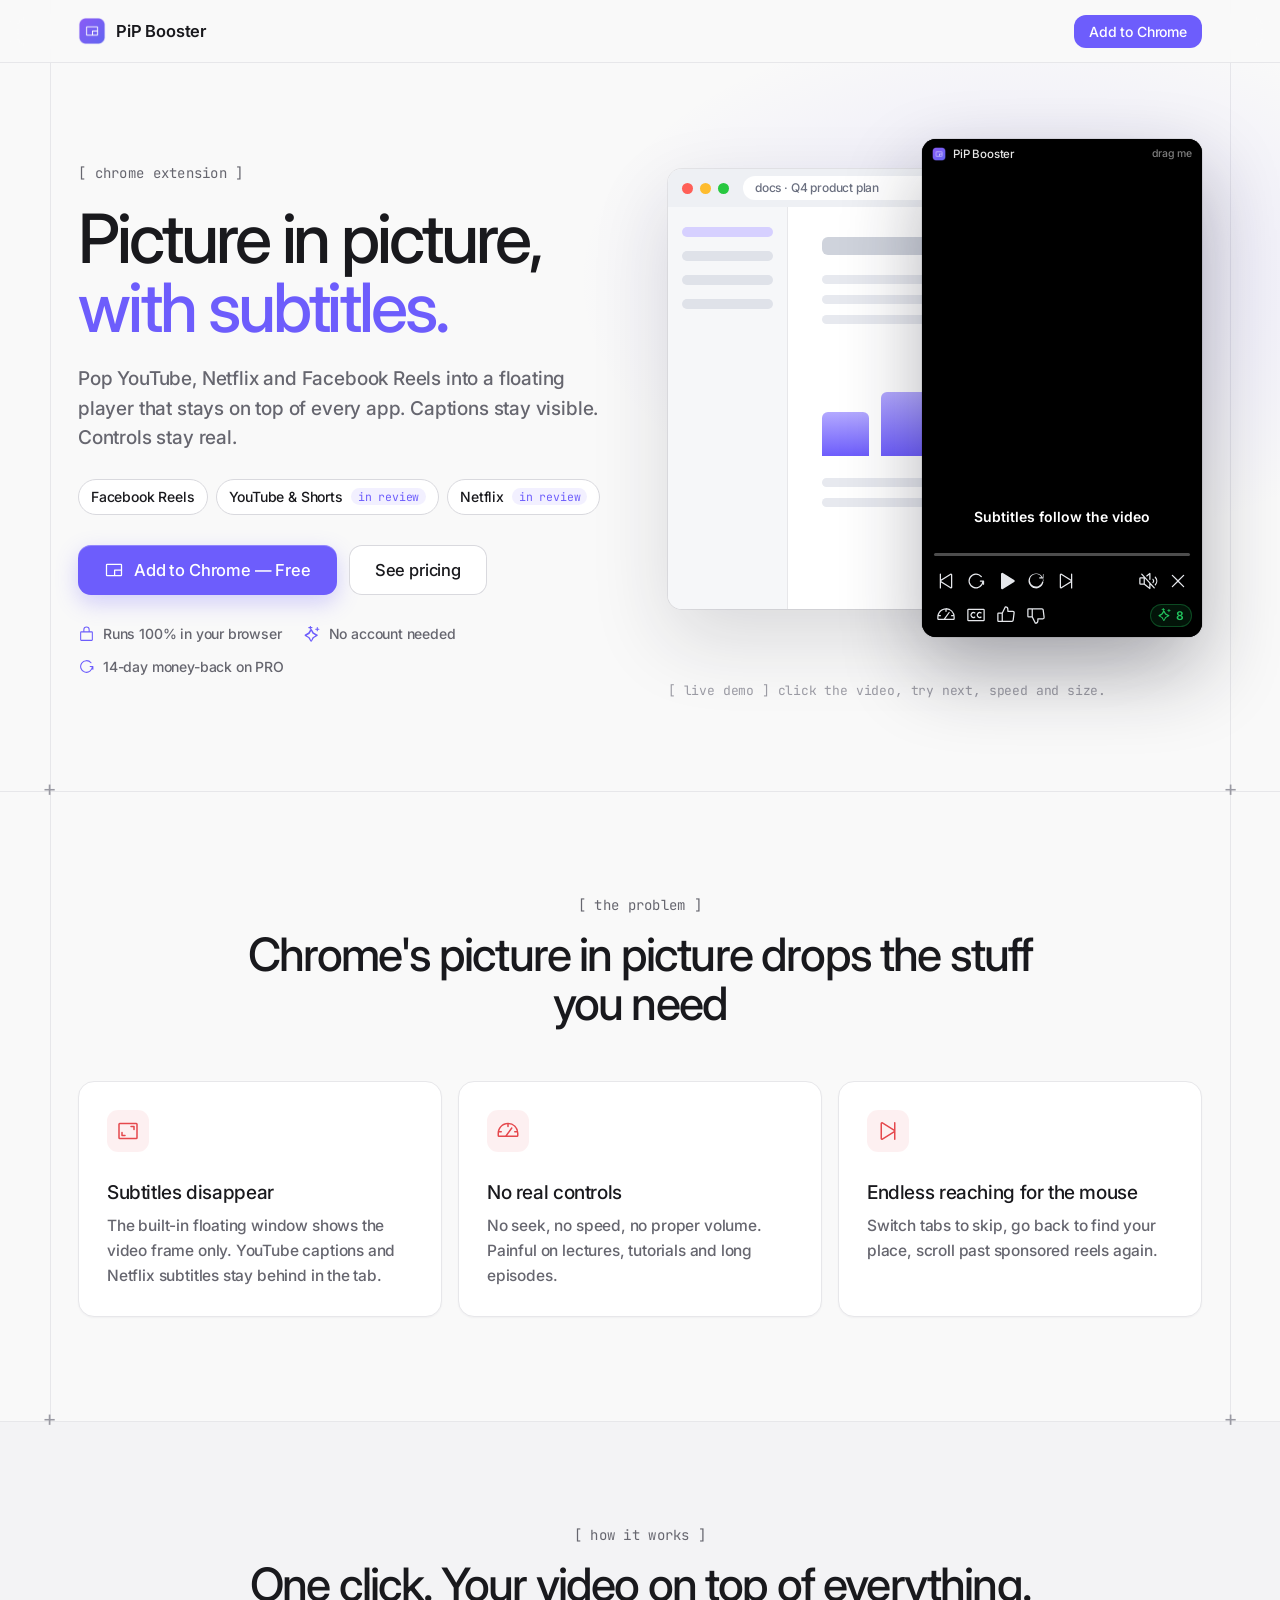
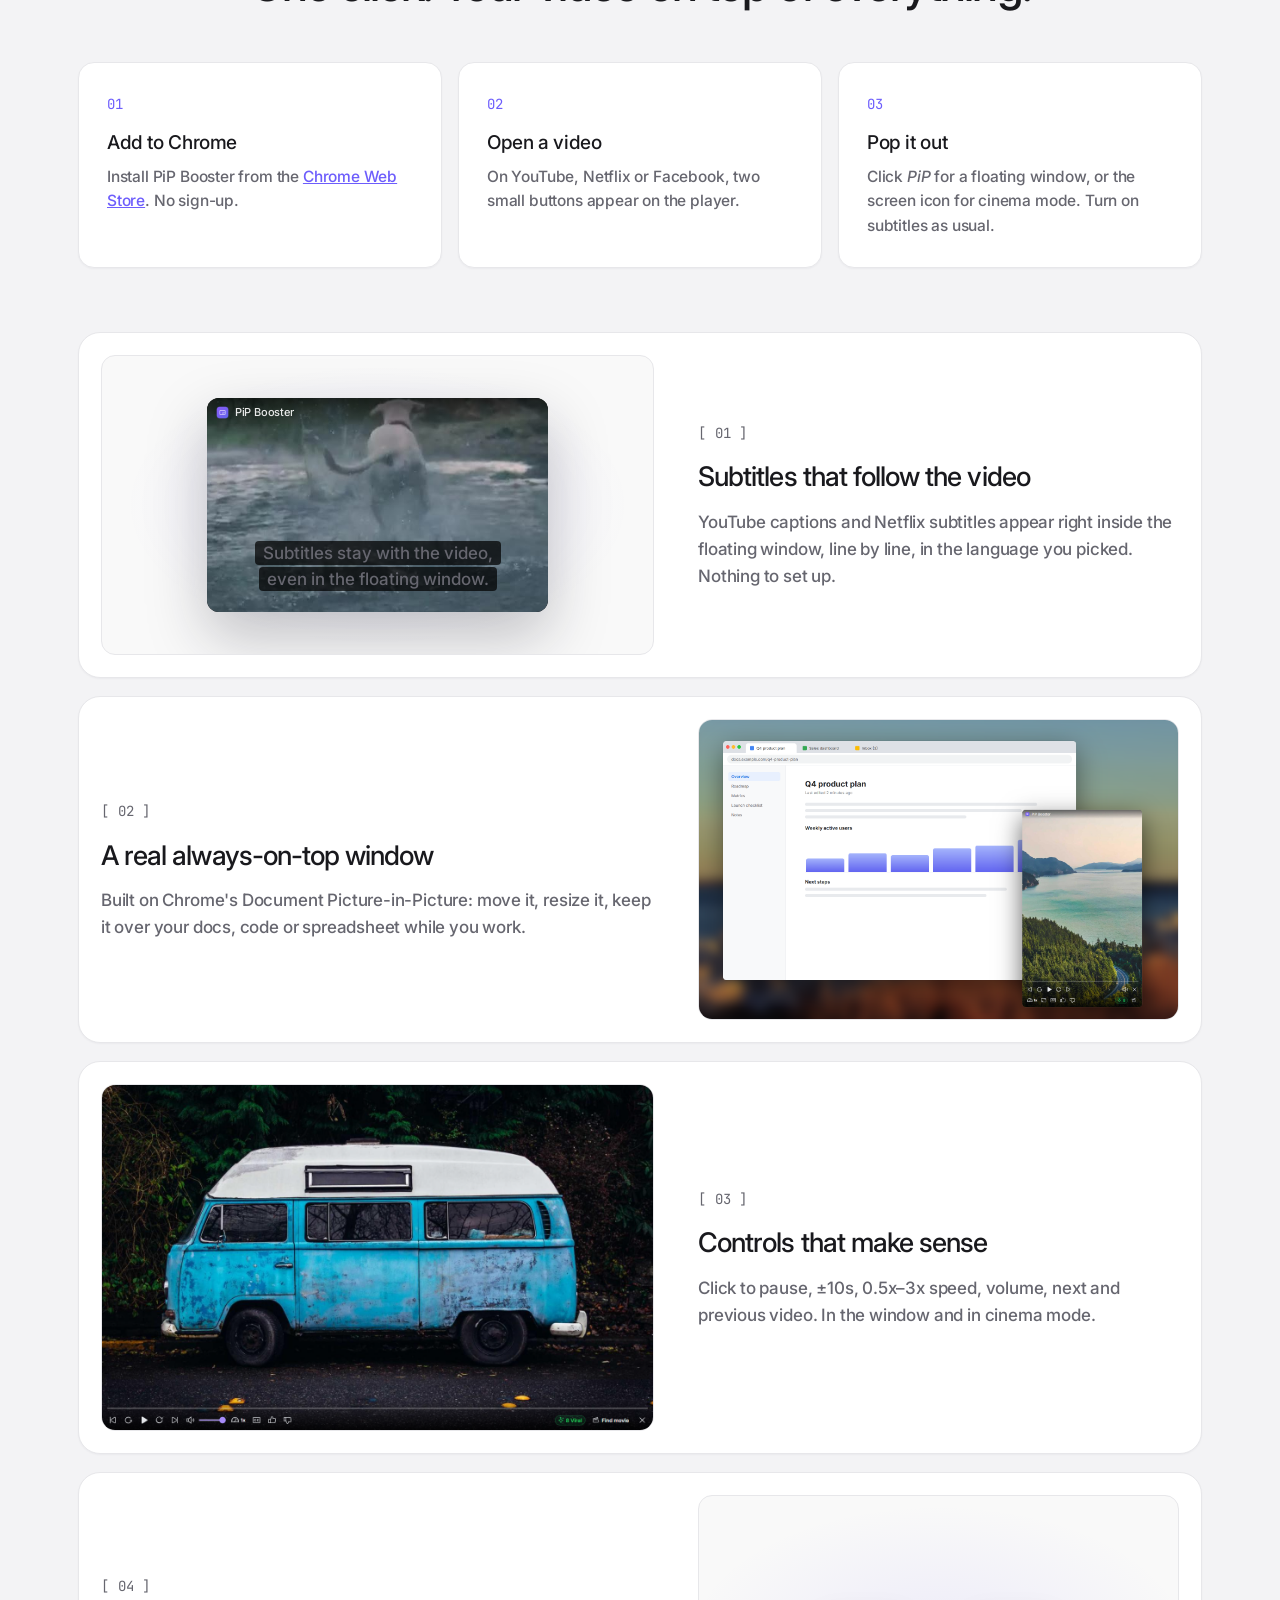
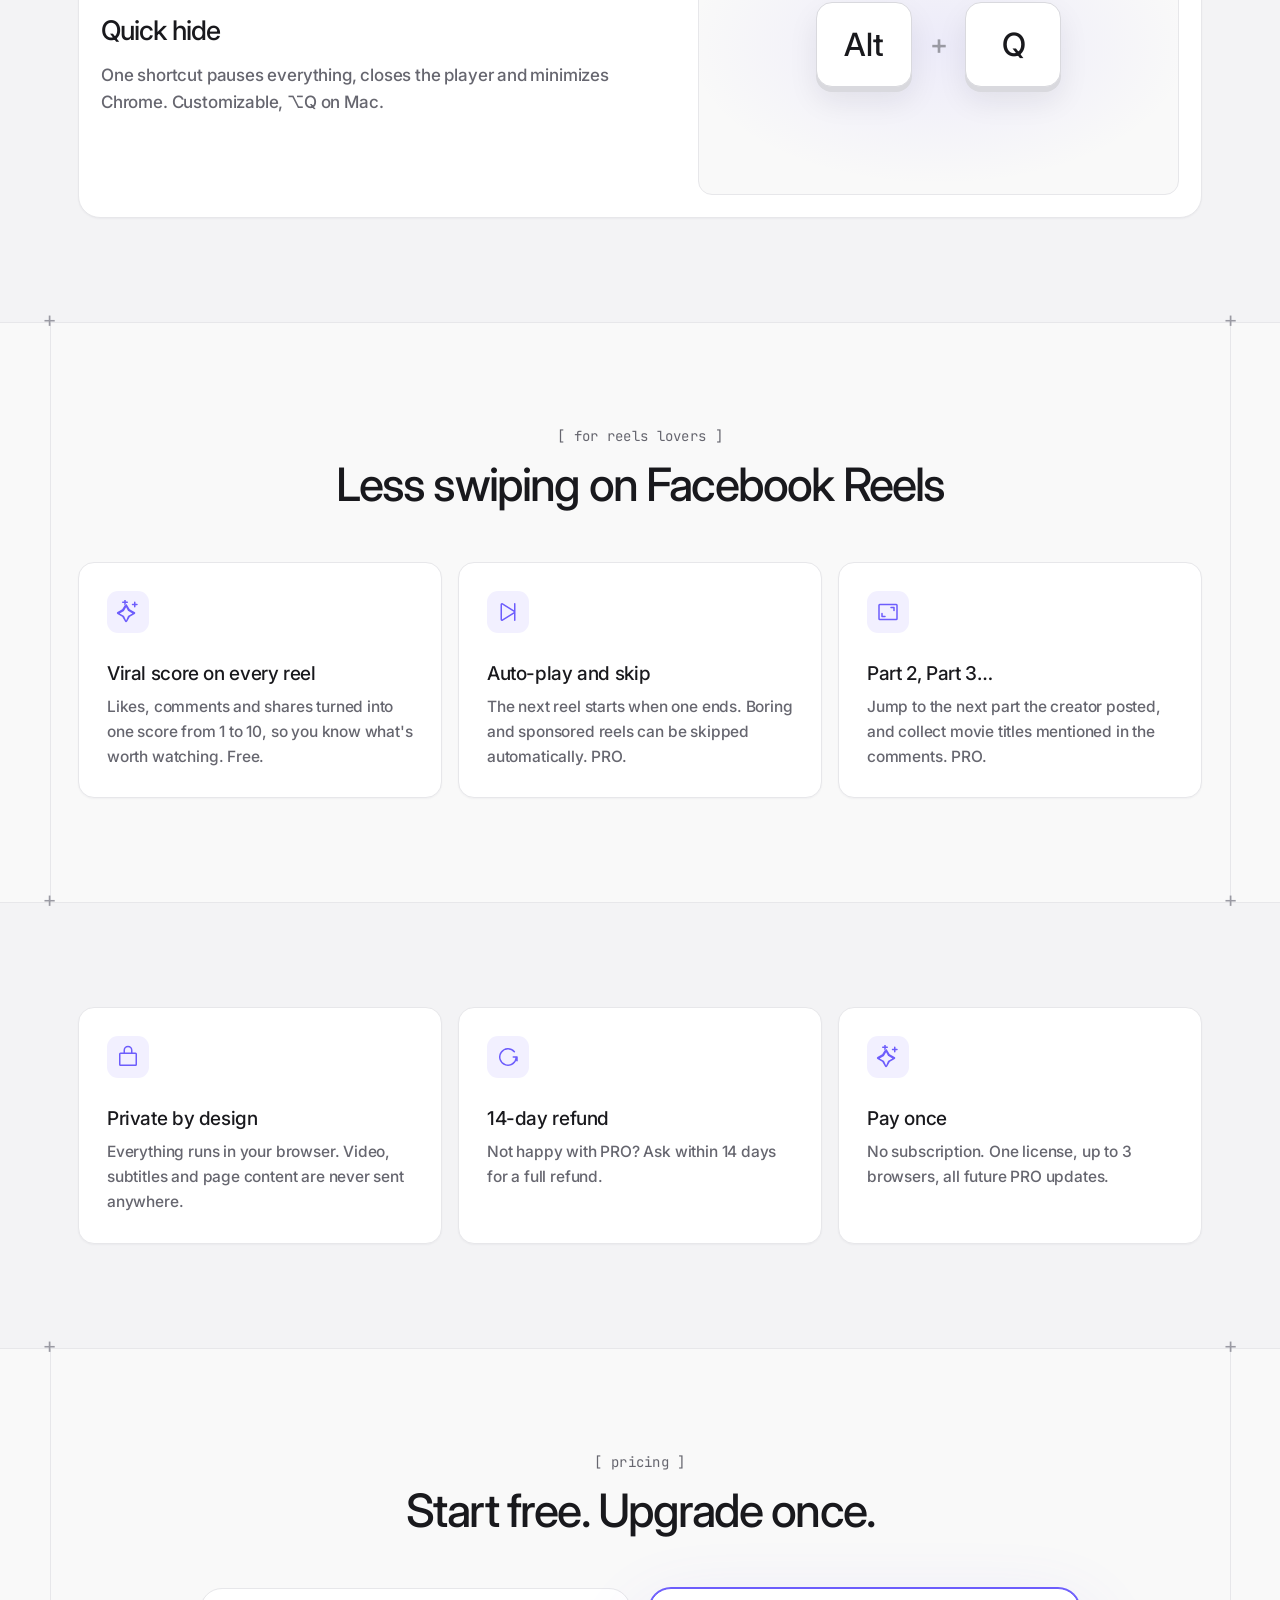
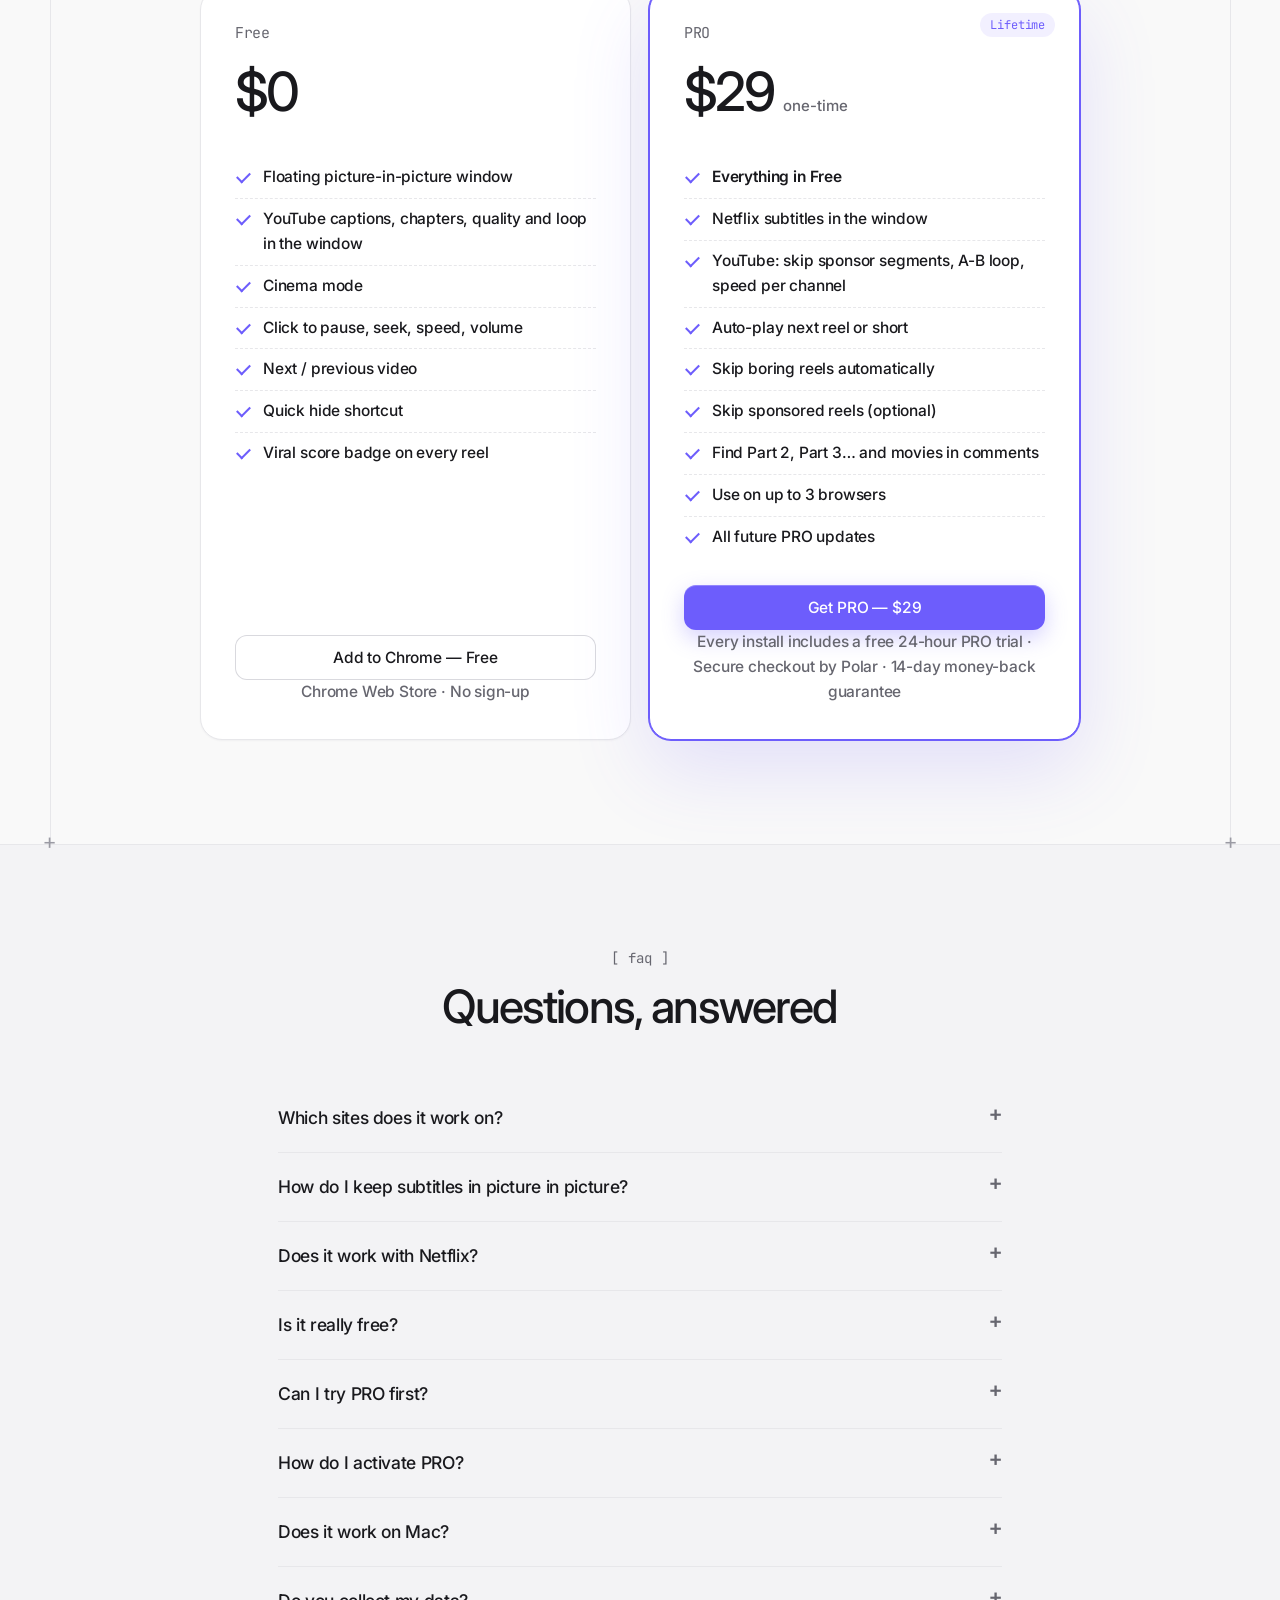
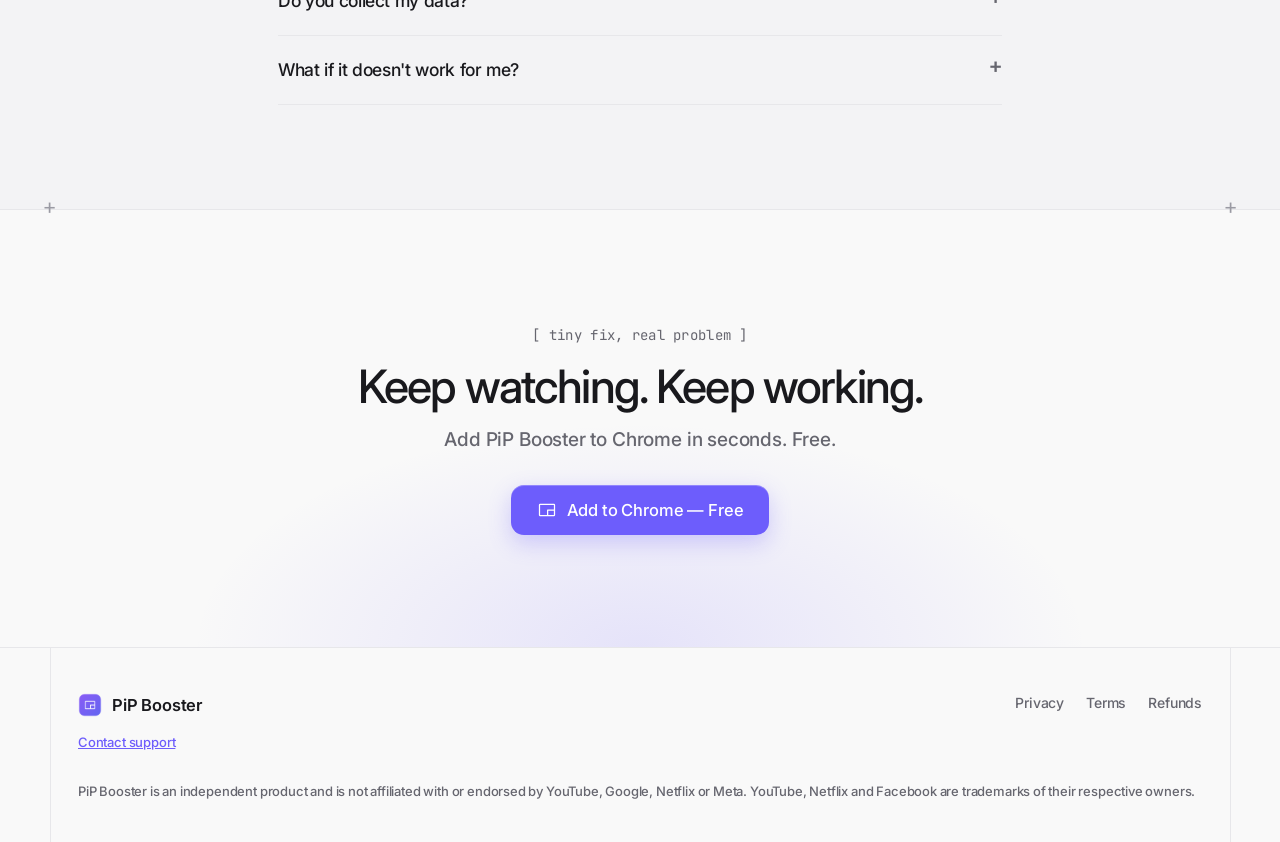
==== commit 3a1e2f26: "feat: list YouTube tools on pricing, disclose SponsorBlock hash-prefix lookup in privacy" ====
--- a/index.html
+++ b/index.html
@@ -19,7 +19,7 @@
 <link rel="preconnect" href="https://fonts.gstatic.com" crossorigin>
 <link href="https://fonts.googleapis.com/css2?family=Inter:wght@400;500;600&family=JetBrains+Mono:wght@400;500&display=swap" rel="stylesheet">
 <link rel="stylesheet" href="style.css">
-<script type="application/ld+json">{"@context":"https://schema.org","@type":"FAQPage","mainEntity":[{"@type":"Question","name":"Which sites does it work on?","acceptedAnswer":{"@type":"Answer","text":"Facebook Reels today. YouTube (videos and Shorts) and Netflix arrive with version 1.1, which is in review on the Chrome Web Store. Once it's live, your installed extension updates automatically."}},{"@type":"Question","name":"How do I keep subtitles in picture in picture?","acceptedAnswer":{"@type":"Answer","text":"Turn on subtitles on the site as usual (the CC button on YouTube, the subtitle menu on Netflix), then click the PiP button. PiP Booster copies each line into the floating window as it appears."}},{"@type":"Question","name":"Does it work with Netflix?","acceptedAnswer":{"@type":"Answer","text":"Yes. The video plays in the floating window with full quality, and Netflix subtitles show inside it with PRO. Nothing is recorded or downloaded."}},{"@type":"Question","name":"Is it really free?","acceptedAnswer":{"@type":"Answer","text":"Yes. The floating window, cinema mode, YouTube captions, all playback controls and the viral score are free forever. PRO adds Netflix subtitles, auto-play next, automatic skipping of boring and sponsored reels, next-part links and the movie finder."}},{"@type":"Question","name":"Can I try PRO first?","acceptedAnswer":{"@type":"Answer","text":"Yes. Every new install gets all PRO features free for 24 hours. No sign-up, no card. After that, the free features keep working."}},{"@type":"Question","name":"How do I activate PRO?","acceptedAnswer":{"@type":"Answer","text":"After checkout you get a license key by email. Open the PiP Booster popup in Chrome, paste the key and click Activate. One license works on up to 3 browsers."}},{"@type":"Question","name":"Does it work on Mac?","acceptedAnswer":{"@type":"Answer","text":"Yes. Chrome 116 or newer on Windows, macOS and Linux."}},{"@type":"Question","name":"Do you collect my data?","acceptedAnswer":{"@type":"Answer","text":"No. Videos, subtitles and page content are processed locally and never leave your browser. Read the privacy policy."}},{"@type":"Question","name":"What if it doesn't work for me?","acceptedAnswer":{"@type":"Answer","text":"Request a refund within 14 days and you get your money back in full. See the refund policy."}}]}</script>
+<script type="application/ld+json">{"@context":"https://schema.org","@type":"FAQPage","mainEntity":[{"@type":"Question","name":"Which sites does it work on?","acceptedAnswer":{"@type":"Answer","text":"Facebook Reels today. YouTube (videos and Shorts) and Netflix arrive with version 1.1, which is in review on the Chrome Web Store. Once it's live, your installed extension updates automatically."}},{"@type":"Question","name":"How do I keep subtitles in picture in picture?","acceptedAnswer":{"@type":"Answer","text":"Turn on subtitles on the site as usual (the CC button on YouTube, the subtitle menu on Netflix), then click the PiP button. PiP Booster copies each line into the floating window as it appears."}},{"@type":"Question","name":"Does it work with Netflix?","acceptedAnswer":{"@type":"Answer","text":"Yes. The video plays in the floating window with full quality, and Netflix subtitles show inside it with PRO. Nothing is recorded or downloaded."}},{"@type":"Question","name":"Is it really free?","acceptedAnswer":{"@type":"Answer","text":"Yes. The floating window, cinema mode, all playback controls, the viral score and everything YouTube already offers (captions, chapters, quality, loop) are free forever. PRO adds what we built on top: Netflix subtitles, skipping sponsor segments on YouTube, A-B loop, speed remembered per channel, auto-play next, automatic skipping of boring and sponsored reels, next-part links and the movie finder."}},{"@type":"Question","name":"Can I try PRO first?","acceptedAnswer":{"@type":"Answer","text":"Yes. Every new install gets all PRO features free for 24 hours. No sign-up, no card. After that, the free features keep working."}},{"@type":"Question","name":"How do I activate PRO?","acceptedAnswer":{"@type":"Answer","text":"After checkout you get a license key by email. Open the PiP Booster popup in Chrome, paste the key and click Activate. One license works on up to 3 browsers."}},{"@type":"Question","name":"Does it work on Mac?","acceptedAnswer":{"@type":"Answer","text":"Yes. Chrome 116 or newer on Windows, macOS and Linux."}},{"@type":"Question","name":"Do you collect my data?","acceptedAnswer":{"@type":"Answer","text":"No. Videos, subtitles and page content are processed locally and never leave your browser. Read the privacy policy."}},{"@type":"Question","name":"What if it doesn't work for me?","acceptedAnswer":{"@type":"Answer","text":"Request a refund within 14 days and you get your money back in full. See the refund policy."}}]}</script>
 </head>
 <body>
 
@@ -161,7 +161,7 @@
         <div class="price">$0</div>
         <ul>
           <li>Floating picture-in-picture window</li>
-          <li>YouTube captions in the window</li>
+          <li>YouTube captions, chapters, quality and loop in the window</li>
           <li>Cinema mode</li>
           <li>Click to pause, seek, speed, volume</li>
           <li>Next / previous video</li>
@@ -178,6 +178,7 @@
         <ul>
           <li><b>Everything in Free</b></li>
           <li>Netflix subtitles in the window</li>
+          <li>YouTube: skip sponsor segments, A-B loop, speed per channel</li>
           <li>Auto-play next reel or short</li>
           <li>Skip boring reels automatically</li>
           <li>Skip sponsored reels (optional)</li>
@@ -200,7 +201,7 @@
     <details><summary>Which sites does it work on?</summary><p>Facebook Reels today. YouTube (videos and Shorts) and Netflix arrive with version 1.1, which is in review on the Chrome Web Store. Once it's live, your installed extension updates automatically.</p></details>
     <details><summary>How do I keep subtitles in picture in picture?</summary><p>Turn on subtitles on the site as usual (the CC button on YouTube, the subtitle menu on Netflix), then click the PiP button. PiP Booster copies each line into the floating window as it appears.</p></details>
     <details><summary>Does it work with Netflix?</summary><p>Yes. The video plays in the floating window with full quality, and Netflix subtitles show inside it with PRO. Nothing is recorded or downloaded.</p></details>
-    <details><summary>Is it really free?</summary><p>Yes. The floating window, cinema mode, YouTube captions, all playback controls and the viral score are free forever. PRO adds Netflix subtitles, auto-play next, automatic skipping of boring and sponsored reels, next-part links and the movie finder.</p></details>
+    <details><summary>Is it really free?</summary><p>Yes. The floating window, cinema mode, all playback controls, the viral score and everything YouTube already offers (captions, chapters, quality, loop) are free forever. PRO adds what we built on top: Netflix subtitles, skipping sponsor segments on YouTube, A-B loop, speed remembered per channel, auto-play next, automatic skipping of boring and sponsored reels, next-part links and the movie finder.</p></details>
     <details><summary>Can I try PRO first?</summary><p>Yes. Every new install gets all PRO features free for 24 hours. No sign-up, no card. After that, the free features keep working.</p></details>
     <details><summary>How do I activate PRO?</summary><p>After checkout you get a license key by email. Open the PiP Booster popup in Chrome, paste the key and click Activate. One license works on up to 3 browsers.</p></details>
     <details><summary>Does it work on Mac?</summary><p>Yes. Chrome 116 or newer on Windows, macOS and Linux.</p></details>
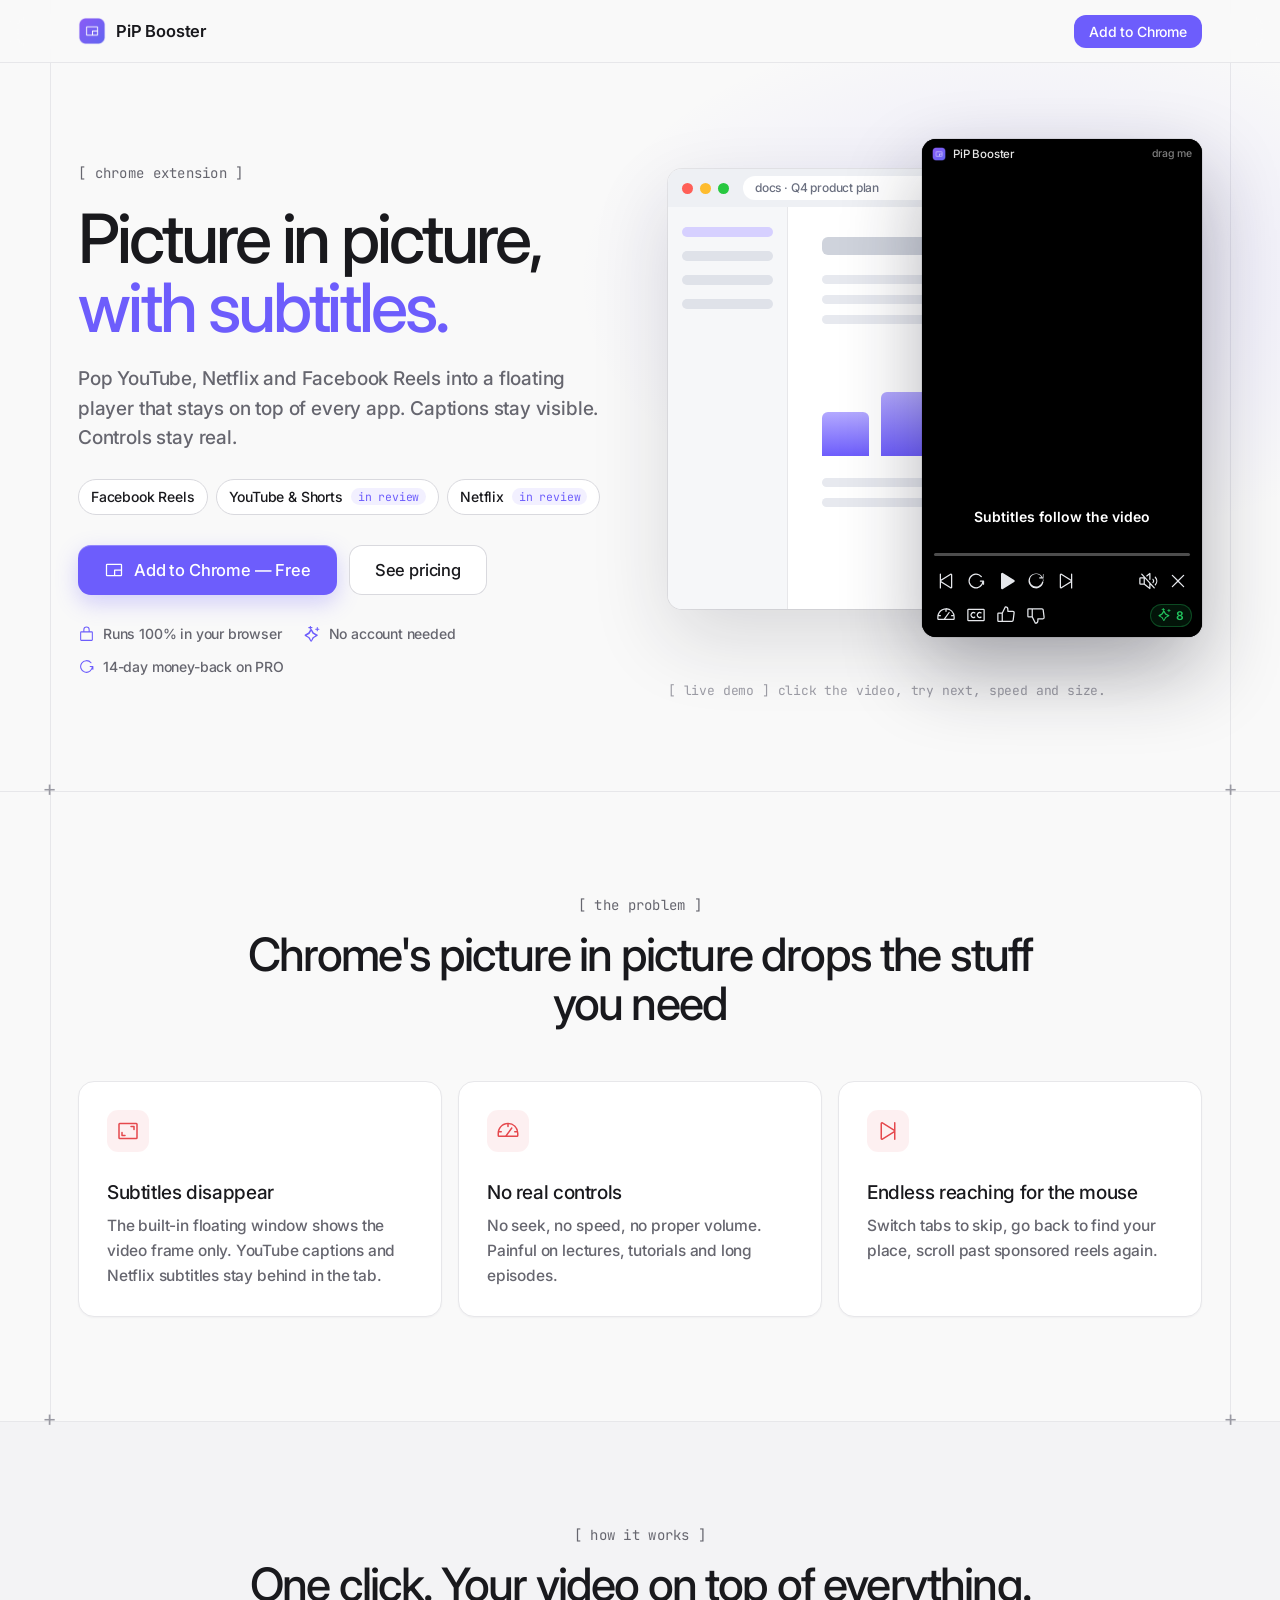
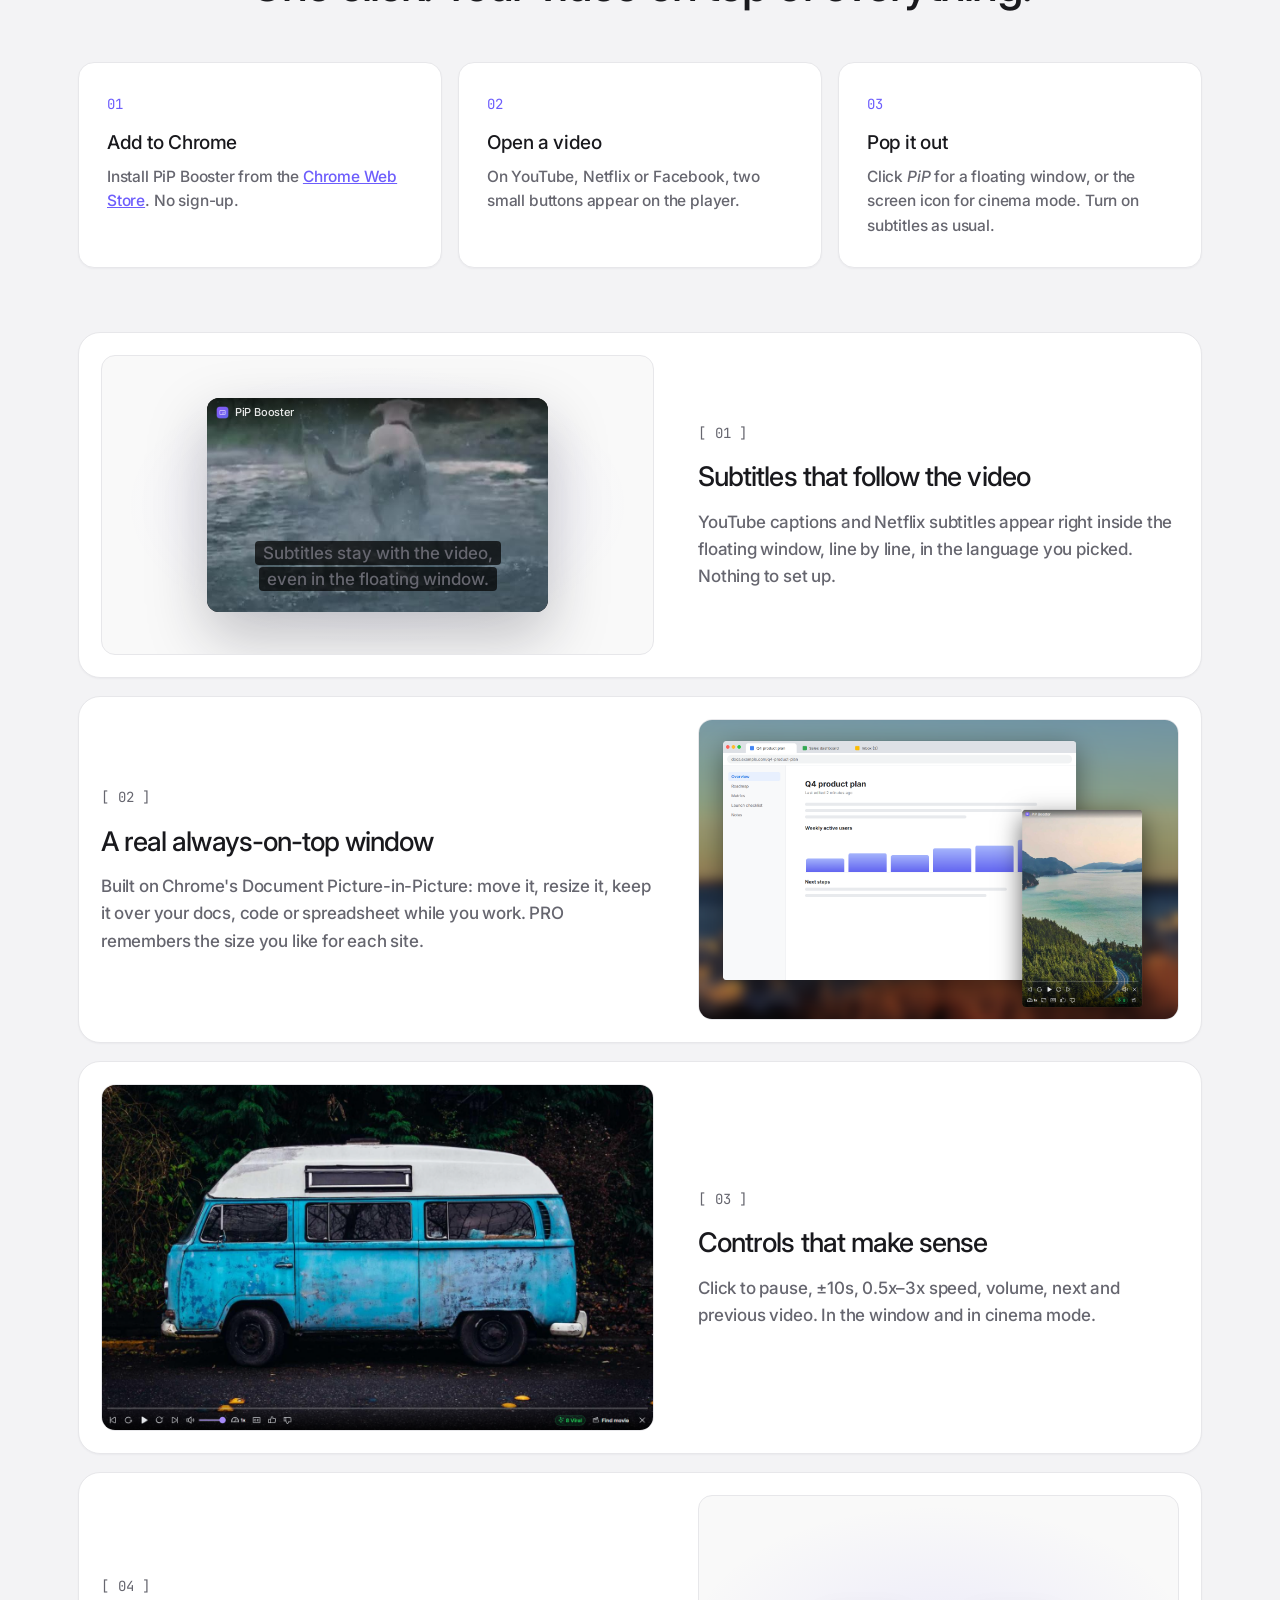
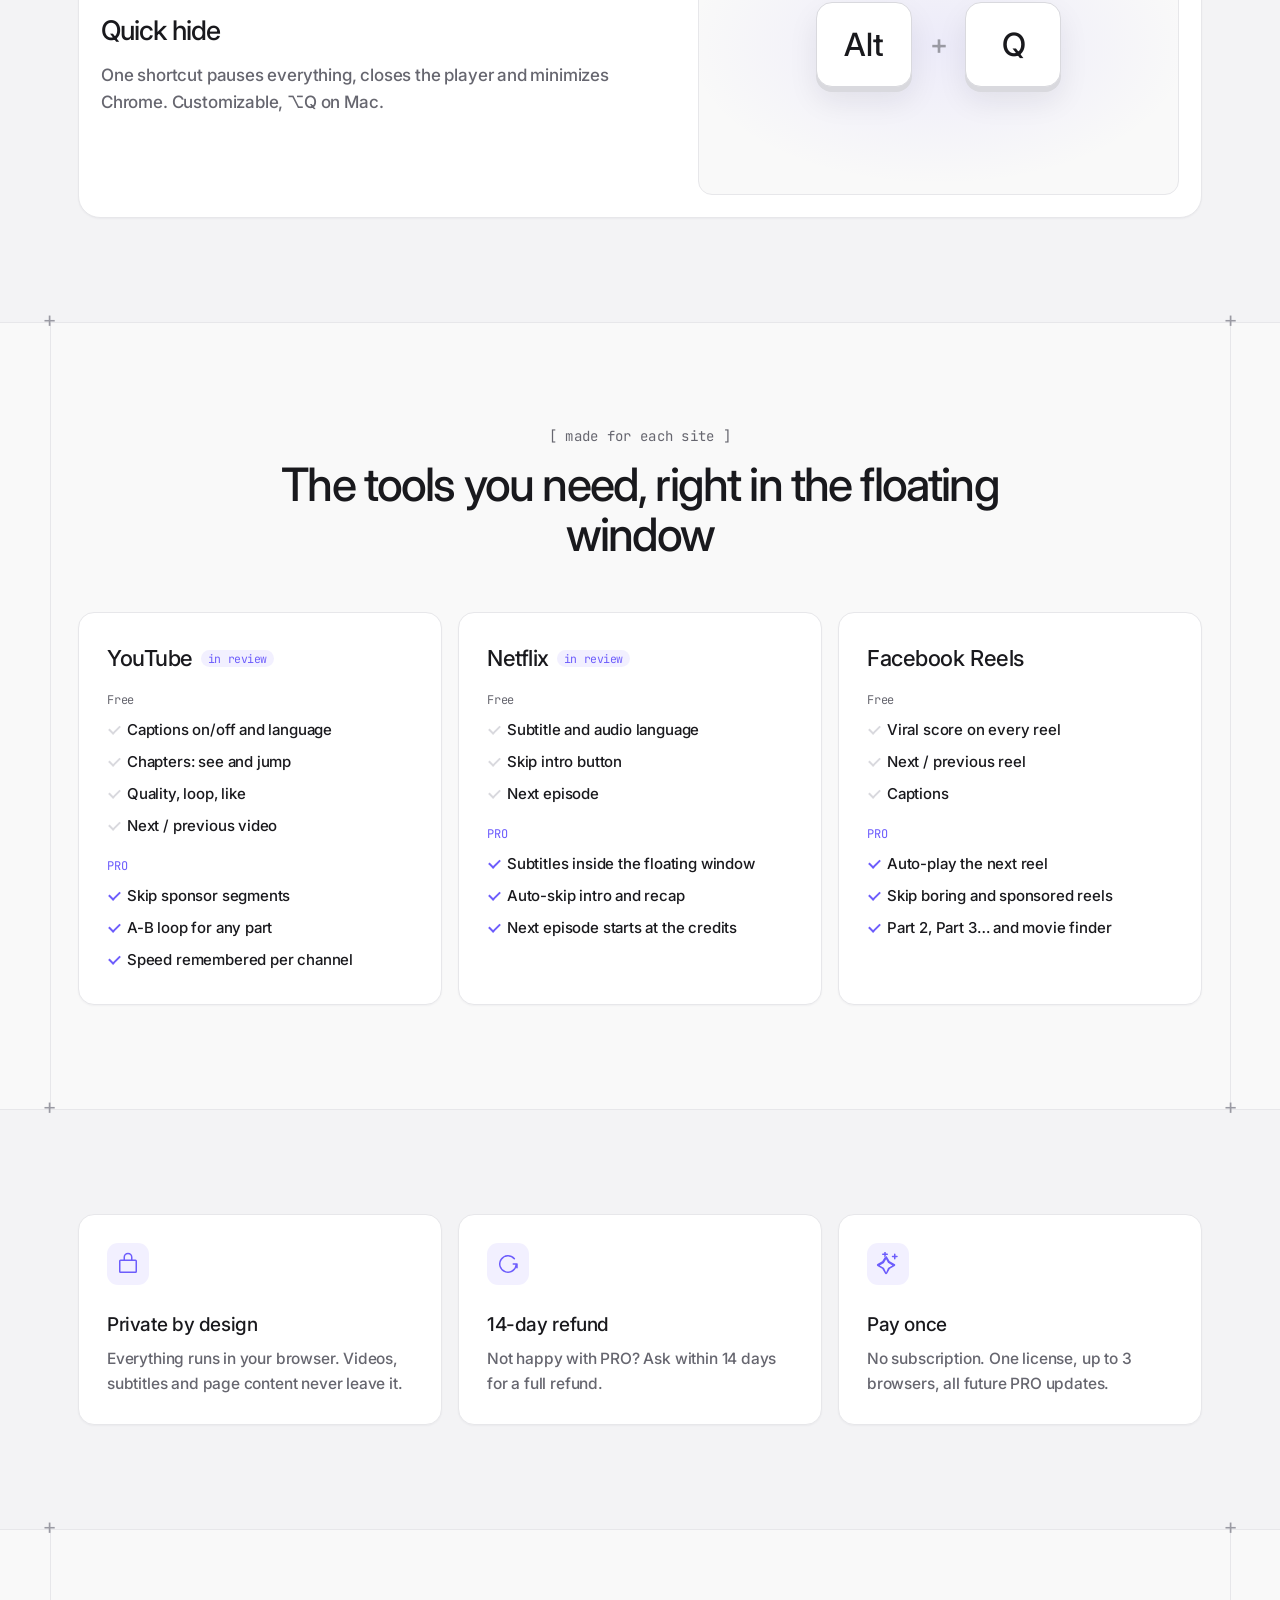
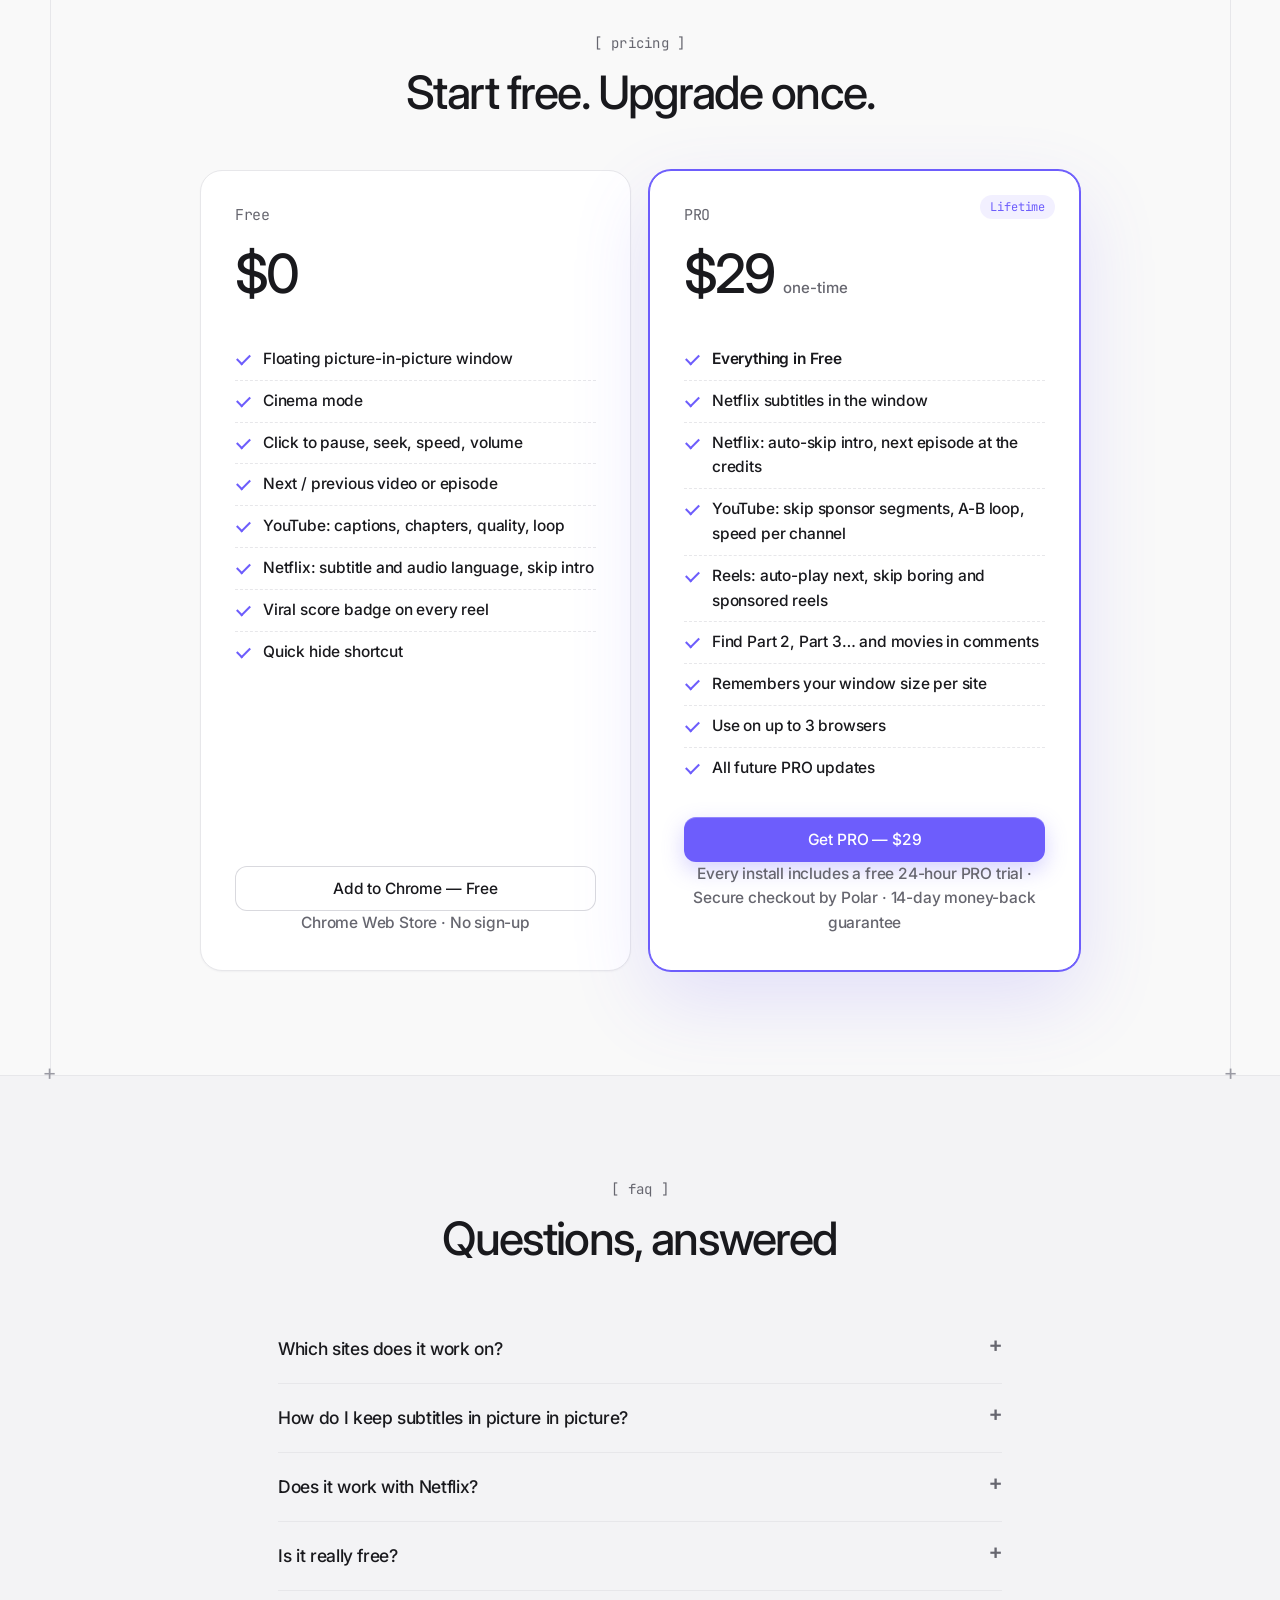
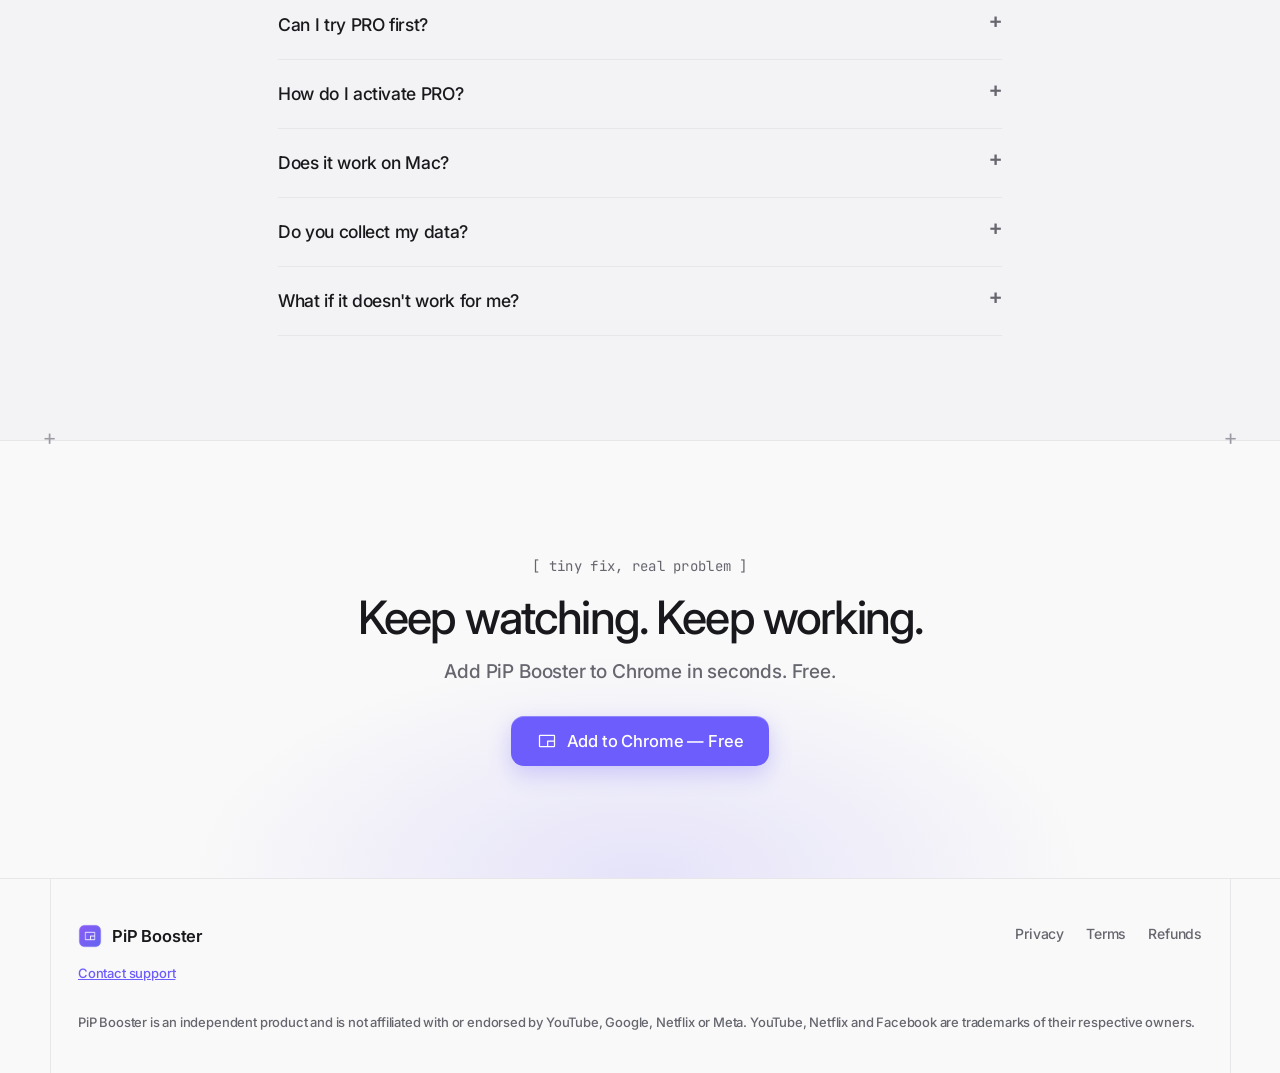
==== commit 34e3b349: "feat: per-site tools section (YouTube, Netflix, Reels), refresh pricing and FAQ copy" ====
--- a/index.html
+++ b/index.html
@@ -19,7 +19,7 @@
 <link rel="preconnect" href="https://fonts.gstatic.com" crossorigin>
 <link href="https://fonts.googleapis.com/css2?family=Inter:wght@400;500;600&family=JetBrains+Mono:wght@400;500&display=swap" rel="stylesheet">
 <link rel="stylesheet" href="style.css">
-<script type="application/ld+json">{"@context":"https://schema.org","@type":"FAQPage","mainEntity":[{"@type":"Question","name":"Which sites does it work on?","acceptedAnswer":{"@type":"Answer","text":"Facebook Reels today. YouTube (videos and Shorts) and Netflix arrive with version 1.1, which is in review on the Chrome Web Store. Once it's live, your installed extension updates automatically."}},{"@type":"Question","name":"How do I keep subtitles in picture in picture?","acceptedAnswer":{"@type":"Answer","text":"Turn on subtitles on the site as usual (the CC button on YouTube, the subtitle menu on Netflix), then click the PiP button. PiP Booster copies each line into the floating window as it appears."}},{"@type":"Question","name":"Does it work with Netflix?","acceptedAnswer":{"@type":"Answer","text":"Yes. The video plays in the floating window with full quality, and Netflix subtitles show inside it with PRO. Nothing is recorded or downloaded."}},{"@type":"Question","name":"Is it really free?","acceptedAnswer":{"@type":"Answer","text":"Yes. The floating window, cinema mode, all playback controls, the viral score and everything YouTube already offers (captions, chapters, quality, loop) are free forever. PRO adds what we built on top: Netflix subtitles, skipping sponsor segments on YouTube, A-B loop, speed remembered per channel, auto-play next, automatic skipping of boring and sponsored reels, next-part links and the movie finder."}},{"@type":"Question","name":"Can I try PRO first?","acceptedAnswer":{"@type":"Answer","text":"Yes. Every new install gets all PRO features free for 24 hours. No sign-up, no card. After that, the free features keep working."}},{"@type":"Question","name":"How do I activate PRO?","acceptedAnswer":{"@type":"Answer","text":"After checkout you get a license key by email. Open the PiP Booster popup in Chrome, paste the key and click Activate. One license works on up to 3 browsers."}},{"@type":"Question","name":"Does it work on Mac?","acceptedAnswer":{"@type":"Answer","text":"Yes. Chrome 116 or newer on Windows, macOS and Linux."}},{"@type":"Question","name":"Do you collect my data?","acceptedAnswer":{"@type":"Answer","text":"No. Videos, subtitles and page content are processed locally and never leave your browser. Read the privacy policy."}},{"@type":"Question","name":"What if it doesn't work for me?","acceptedAnswer":{"@type":"Answer","text":"Request a refund within 14 days and you get your money back in full. See the refund policy."}}]}</script>
+<script type="application/ld+json">{"@context":"https://schema.org","@type":"FAQPage","mainEntity":[{"@type":"Question","name":"Which sites does it work on?","acceptedAnswer":{"@type":"Answer","text":"Facebook Reels today. YouTube (videos and Shorts) and Netflix arrive with version 1.1, which is in review on the Chrome Web Store. Once it's live, your installed extension updates automatically."}},{"@type":"Question","name":"How do I keep subtitles in picture in picture?","acceptedAnswer":{"@type":"Answer","text":"Turn on subtitles on the site as usual (the CC button on YouTube, the subtitle menu on Netflix), then click the PiP button. PiP Booster copies each line into the floating window as it appears."}},{"@type":"Question","name":"Does it work with Netflix?","acceptedAnswer":{"@type":"Answer","text":"Yes. The video plays in the floating window at the same quality as in the tab. Picking subtitle and audio language, skipping the intro and going to the next episode are free; showing Netflix subtitles inside the floating window and skipping intros automatically are PRO. Nothing is recorded or downloaded."}},{"@type":"Question","name":"Is it really free?","acceptedAnswer":{"@type":"Answer","text":"Yes. The floating window, cinema mode, all playback controls, the viral score and everything the site already offers (on YouTube: captions, chapters, quality, loop; on Netflix: subtitle and audio language, skip intro) are free forever. PRO adds what we built on top: Netflix subtitles in the window, automatic intro skipping, skipping YouTube sponsor segments, A-B loop, speed remembered per channel, window size memory, auto-play next, skipping boring and sponsored reels, next-part links and the movie finder."}},{"@type":"Question","name":"Can I try PRO first?","acceptedAnswer":{"@type":"Answer","text":"Yes. Every new install gets all PRO features free for 24 hours. No sign-up, no card. After that, the free features keep working."}},{"@type":"Question","name":"How do I activate PRO?","acceptedAnswer":{"@type":"Answer","text":"After checkout you get a license key by email. Open the PiP Booster popup in Chrome, paste the key and click Activate. One license works on up to 3 browsers."}},{"@type":"Question","name":"Does it work on Mac?","acceptedAnswer":{"@type":"Answer","text":"Yes. Chrome 116 or newer on Windows, macOS and Linux."}},{"@type":"Question","name":"Do you collect my data?","acceptedAnswer":{"@type":"Answer","text":"No. Videos, subtitles and page content are processed locally and never leave your browser. The only lookup is the optional sponsor-segment check on YouTube (PRO), which sends a 4-character hash, not the video ID. Read the privacy policy."}},{"@type":"Question","name":"What if it doesn't work for me?","acceptedAnswer":{"@type":"Answer","text":"Request a refund within 14 days and you get your money back in full. See the refund policy."}}]}</script>
 </head>
 <body>
 
@@ -114,7 +114,7 @@
       </div>
       <div class="card usp">
         <img src="img/hero.png" alt="Video playing in a floating window over a document" width="1600" height="1000" loading="lazy">
-        <div><span class="label">[ 02 ]</span><h3>A real always-on-top window</h3><p>Built on Chrome's Document Picture-in-Picture: move it, resize it, keep it over your docs, code or spreadsheet while you work.</p></div>
+        <div><span class="label">[ 02 ]</span><h3>A real always-on-top window</h3><p>Built on Chrome's Document Picture-in-Picture: move it, resize it, keep it over your docs, code or spreadsheet while you work. PRO remembers the size you like for each site.</p></div>
       </div>
       <div class="card usp">
         <img src="img/cinema.png" alt="Cinema mode with a full-width control bar" width="1280" height="800" loading="lazy">
@@ -128,15 +128,33 @@
   </div>
 </section>
 
-<!-- 4. REELS EXTRAS -->
+<!-- 4. THEO TỪNG NỀN TẢNG: cái nền tảng có sẵn = Free, cái mình tự dựng = PRO -->
 <section class="section">
   <div class="wrap">
-    <p class="kicker">[ for reels lovers ]</p>
-    <h2 class="h2">Less swiping on Facebook Reels</h2>
-    <div class="pains">
-      <div class="card"><svg xmlns="http://www.w3.org/2000/svg" width="24" height="24" viewBox="0 0 256 256" fill="currentColor"><path d="M197.58,129.06l-51.27-29.6L117.06,50a12,12,0,0,0-20.94,0L66.58,99.43,15.31,129.06a12,12,0,0,0,0,20.94l51.27,29.6L96.12,229.1A12,12,0,0,0,107.94,236a11.82,11.82,0,0,0,5.47-1.31,12,12,0,0,0,5.47-5.58l29.19-49.57,51.51-29.72a12,12,0,0,0,0-20.76ZM175,143.85l-43.56,25.16a12,12,0,0,0-4.46,4.46L107.9,218,87.05,173.47a12,12,0,0,0-4.46-4.46L39,144.08,79.89,120.3A12.12,12.12,0,0,0,84.35,116l23.37-39.68L128,113.57a11.93,11.93,0,0,0,4.46,4.57Zm56.7-96.26a8,8,0,0,1-8,8H208v15.25a8,8,0,0,1-16,0V55.59H176.3a8,8,0,0,1,0-16H192V24.15a8,8,0,0,1,16,0V39.59h15.7A8,8,0,0,1,231.7,47.59ZM128,24.15a8,8,0,0,1-8,8H104v15.44a8,8,0,0,1-16,0V32.15H72a8,8,0,0,1,0-16H88V.71a8,8,0,0,1,16,0V16.15h16A8,8,0,0,1,128,24.15Z"/></svg><h3>Viral score on every reel</h3><p>Likes, comments and shares turned into one score from 1 to 10, so you know what's worth watching. Free.</p></div>
-      <div class="card"><svg xmlns="http://www.w3.org/2000/svg" width="24" height="24" viewBox="0 0 256 256" fill="currentColor"><path d="M200,32a8,8,0,0,0-8,8v69.23L72.43,34.45A15.95,15.95,0,0,0,48,47.88V208.12a16,16,0,0,0,24.43,13.43L192,146.77V216a8,8,0,0,0,16,0V40A8,8,0,0,0,200,32ZM64,207.93V48.05l127.84,80Z"/></svg><h3>Auto-play and skip</h3><p>The next reel starts when one ends. Boring and sponsored reels can be skipped automatically. PRO.</p></div>
-      <div class="card"><svg xmlns="http://www.w3.org/2000/svg" width="24" height="24" viewBox="0 0 256 256" fill="currentColor"><path d="M200,80v32a8,8,0,0,1-16,0V88H160a8,8,0,0,1,0-16h32A8,8,0,0,1,200,80ZM96,168H72V144a8,8,0,0,0-16,0v32a8,8,0,0,0,8,8H96a8,8,0,0,0,0-16ZM232,56V200a16,16,0,0,1-16,16H40a16,16,0,0,1-16-16V56A16,16,0,0,1,40,40H216A16,16,0,0,1,232,56ZM216,200V56H40V200H216Z"/></svg><h3>Part 2, Part 3…</h3><p>Jump to the next part the creator posted, and collect movie titles mentioned in the comments. PRO.</p></div>
+    <p class="kicker">[ made for each site ]</p>
+    <h2 class="h2">The tools you need, right in the floating window</h2>
+    <div class="pains sites">
+      <div class="card site">
+        <h3>YouTube <em class="soon">in review</em></h3>
+        <p class="tier">Free</p>
+        <ul><li>Captions on/off and language</li><li>Chapters: see and jump</li><li>Quality, loop, like</li><li>Next / previous video</li></ul>
+        <p class="tier pro-tier">PRO</p>
+        <ul><li>Skip sponsor segments</li><li>A-B loop for any part</li><li>Speed remembered per channel</li></ul>
+      </div>
+      <div class="card site">
+        <h3>Netflix <em class="soon">in review</em></h3>
+        <p class="tier">Free</p>
+        <ul><li>Subtitle and audio language</li><li>Skip intro button</li><li>Next episode</li></ul>
+        <p class="tier pro-tier">PRO</p>
+        <ul><li>Subtitles inside the floating window</li><li>Auto-skip intro and recap</li><li>Next episode starts at the credits</li></ul>
+      </div>
+      <div class="card site">
+        <h3>Facebook Reels</h3>
+        <p class="tier">Free</p>
+        <ul><li>Viral score on every reel</li><li>Next / previous reel</li><li>Captions</li></ul>
+        <p class="tier pro-tier">PRO</p>
+        <ul><li>Auto-play the next reel</li><li>Skip boring and sponsored reels</li><li>Part 2, Part 3… and movie finder</li></ul>
+      </div>
     </div>
   </div>
 </section>
@@ -144,7 +162,7 @@
 <!-- 5. PROOF (cam kết thay cho testimonial — chưa có review thật) -->
 <section class="section alt">
   <div class="wrap promise">
-    <div class="card"><svg xmlns="http://www.w3.org/2000/svg" width="24" height="24" viewBox="0 0 256 256" fill="currentColor"><path d="M208,80H176V56a48,48,0,0,0-96,0V80H48A16,16,0,0,0,32,96V208a16,16,0,0,0,16,16H208a16,16,0,0,0,16-16V96A16,16,0,0,0,208,80ZM96,56a32,32,0,0,1,64,0V80H96ZM208,208H48V96H208Z"/></svg><h3>Private by design</h3><p>Everything runs in your browser. Video, subtitles and page content are never sent anywhere.</p></div>
+    <div class="card"><svg xmlns="http://www.w3.org/2000/svg" width="24" height="24" viewBox="0 0 256 256" fill="currentColor"><path d="M208,80H176V56a48,48,0,0,0-96,0V80H48A16,16,0,0,0,32,96V208a16,16,0,0,0,16,16H208a16,16,0,0,0,16-16V96A16,16,0,0,0,208,80ZM96,56a32,32,0,0,1,64,0V80H96ZM208,208H48V96H208Z"/></svg><h3>Private by design</h3><p>Everything runs in your browser. Videos, subtitles and page content never leave it.</p></div>
     <div class="card"><svg xmlns="http://www.w3.org/2000/svg" width="24" height="24" viewBox="0 0 256 256" fill="currentColor"><path d="M224,128a96,96,0,1,1-21.95-61.09,8,8,0,1,1-12.49,10A80,80,0,1,0,207.6,136H184a8,8,0,0,1,0-16h40a8,8,0,0,1,8,8v40a8,8,0,0,1-16,0V143.6A95.43,95.43,0,0,1,224,128Z"/></svg><h3>14-day refund</h3><p>Not happy with PRO? Ask within 14 days for a full refund.</p></div>
     <div class="card"><svg xmlns="http://www.w3.org/2000/svg" width="24" height="24" viewBox="0 0 256 256" fill="currentColor"><path d="M197.58,129.06l-51.27-29.6L117.06,50a12,12,0,0,0-20.94,0L66.58,99.43,15.31,129.06a12,12,0,0,0,0,20.94l51.27,29.6L96.12,229.1A12,12,0,0,0,107.94,236a11.82,11.82,0,0,0,5.47-1.31,12,12,0,0,0,5.47-5.58l29.19-49.57,51.51-29.72a12,12,0,0,0,0-20.76ZM175,143.85l-43.56,25.16a12,12,0,0,0-4.46,4.46L107.9,218,87.05,173.47a12,12,0,0,0-4.46-4.46L39,144.08,79.89,120.3A12.12,12.12,0,0,0,84.35,116l23.37-39.68L128,113.57a11.93,11.93,0,0,0,4.46,4.57Zm56.7-96.26a8,8,0,0,1-8,8H208v15.25a8,8,0,0,1-16,0V55.59H176.3a8,8,0,0,1,0-16H192V24.15a8,8,0,0,1,16,0V39.59h15.7A8,8,0,0,1,231.7,47.59ZM128,24.15a8,8,0,0,1-8,8H104v15.44a8,8,0,0,1-16,0V32.15H72a8,8,0,0,1,0-16H88V.71a8,8,0,0,1,16,0V16.15h16A8,8,0,0,1,128,24.15Z"/></svg><h3>Pay once</h3><p>No subscription. One license, up to 3 browsers, all future PRO updates.</p></div>
   </div>
@@ -161,12 +179,13 @@
         <div class="price">$0</div>
         <ul>
           <li>Floating picture-in-picture window</li>
-          <li>YouTube captions, chapters, quality and loop in the window</li>
           <li>Cinema mode</li>
           <li>Click to pause, seek, speed, volume</li>
-          <li>Next / previous video</li>
+          <li>Next / previous video or episode</li>
+          <li>YouTube: captions, chapters, quality, loop</li>
+          <li>Netflix: subtitle and audio language, skip intro</li>
+          <li>Viral score badge on every reel</li>
           <li>Quick hide shortcut</li>
-          <li>Viral score badge on every reel</li>
         </ul>
         <a class="btn btn-ghost full" href="https://chromewebstore.google.com/detail/hfclcndligllaglnlbhophplnppjcgnl">Add to Chrome — Free</a>
         <p class="fine">Chrome Web Store · No sign-up</p>
@@ -178,11 +197,11 @@
         <ul>
           <li><b>Everything in Free</b></li>
           <li>Netflix subtitles in the window</li>
+          <li>Netflix: auto-skip intro, next episode at the credits</li>
           <li>YouTube: skip sponsor segments, A-B loop, speed per channel</li>
-          <li>Auto-play next reel or short</li>
-          <li>Skip boring reels automatically</li>
-          <li>Skip sponsored reels (optional)</li>
+          <li>Reels: auto-play next, skip boring and sponsored reels</li>
           <li>Find Part 2, Part 3… and movies in comments</li>
+          <li>Remembers your window size per site</li>
           <li>Use on up to 3 browsers</li>
           <li>All future PRO updates</li>
         </ul>
@@ -200,12 +219,12 @@
     <h2 class="h2">Questions, answered</h2>
     <details><summary>Which sites does it work on?</summary><p>Facebook Reels today. YouTube (videos and Shorts) and Netflix arrive with version 1.1, which is in review on the Chrome Web Store. Once it's live, your installed extension updates automatically.</p></details>
     <details><summary>How do I keep subtitles in picture in picture?</summary><p>Turn on subtitles on the site as usual (the CC button on YouTube, the subtitle menu on Netflix), then click the PiP button. PiP Booster copies each line into the floating window as it appears.</p></details>
-    <details><summary>Does it work with Netflix?</summary><p>Yes. The video plays in the floating window with full quality, and Netflix subtitles show inside it with PRO. Nothing is recorded or downloaded.</p></details>
-    <details><summary>Is it really free?</summary><p>Yes. The floating window, cinema mode, all playback controls, the viral score and everything YouTube already offers (captions, chapters, quality, loop) are free forever. PRO adds what we built on top: Netflix subtitles, skipping sponsor segments on YouTube, A-B loop, speed remembered per channel, auto-play next, automatic skipping of boring and sponsored reels, next-part links and the movie finder.</p></details>
+    <details><summary>Does it work with Netflix?</summary><p>Yes. The video plays in the floating window at the same quality as in the tab. Picking subtitle and audio language, skipping the intro and going to the next episode are free; showing Netflix subtitles inside the floating window and skipping intros automatically are PRO. Nothing is recorded or downloaded.</p></details>
+    <details><summary>Is it really free?</summary><p>Yes. The floating window, cinema mode, all playback controls, the viral score and everything the site already offers (on YouTube: captions, chapters, quality, loop; on Netflix: subtitle and audio language, skip intro) are free forever. PRO adds what we built on top: Netflix subtitles in the window, automatic intro skipping, skipping YouTube sponsor segments, A-B loop, speed remembered per channel, window size memory, auto-play next, skipping boring and sponsored reels, next-part links and the movie finder.</p></details>
     <details><summary>Can I try PRO first?</summary><p>Yes. Every new install gets all PRO features free for 24 hours. No sign-up, no card. After that, the free features keep working.</p></details>
     <details><summary>How do I activate PRO?</summary><p>After checkout you get a license key by email. Open the PiP Booster popup in Chrome, paste the key and click Activate. One license works on up to 3 browsers.</p></details>
     <details><summary>Does it work on Mac?</summary><p>Yes. Chrome 116 or newer on Windows, macOS and Linux.</p></details>
-    <details><summary>Do you collect my data?</summary><p>No. Videos, subtitles and page content are processed locally and never leave your browser. Read the <a href="privacy/">privacy policy</a>.</p></details>
+    <details><summary>Do you collect my data?</summary><p>No. Videos, subtitles and page content are processed locally and never leave your browser. The only lookup is the optional sponsor-segment check on YouTube (PRO), which sends a 4-character hash, not the video ID. Read the <a href="privacy/">privacy policy</a>.</p></details>
     <details><summary>What if it doesn't work for me?</summary><p>Request a refund within 14 days and you get your money back in full. See the <a href="refund/">refund policy</a>.</p></details>
   </div>
 </section>
--- a/style.css
+++ b/style.css
@@ -121,6 +121,16 @@
 .card p { margin: 0; color: var(--muted); font-size: 15.5px; }
 .pains, .promise { display: grid; grid-template-columns: repeat(3, 1fr); gap: 16px; }
 .pain > svg { color: #e5484d; background: rgba(229,72,77,0.08); }
+
+/* Thẻ theo nền tảng: nhãn Free / PRO + danh sách gạch đầu dòng */
+.site h3 { margin-top: 0; font-size: 22px; display: flex; align-items: center; gap: 8px; flex-wrap: wrap; }
+.site .tier { margin: 16px 0 6px; font: 400 12px var(--mono); color: var(--muted); }
+.site .pro-tier { color: var(--accent); }
+.site ul { list-style: none; padding: 0; margin: 0; }
+.site li { position: relative; padding: 4px 0 4px 20px; font-size: 15px; color: var(--fg); }
+.site li::before { content: ''; position: absolute; left: 2px; top: 11px; width: 9px; height: 5px;
+  border-left: 2px solid var(--line-2); border-bottom: 2px solid var(--line-2); transform: rotate(-45deg); }
+.site .pro-tier + ul li::before { border-color: var(--accent); }
 
 .steps { display: grid; grid-template-columns: repeat(3, 1fr); gap: 16px; margin-bottom: 64px; }
 .step b { font: 400 14px var(--mono); color: var(--accent); }
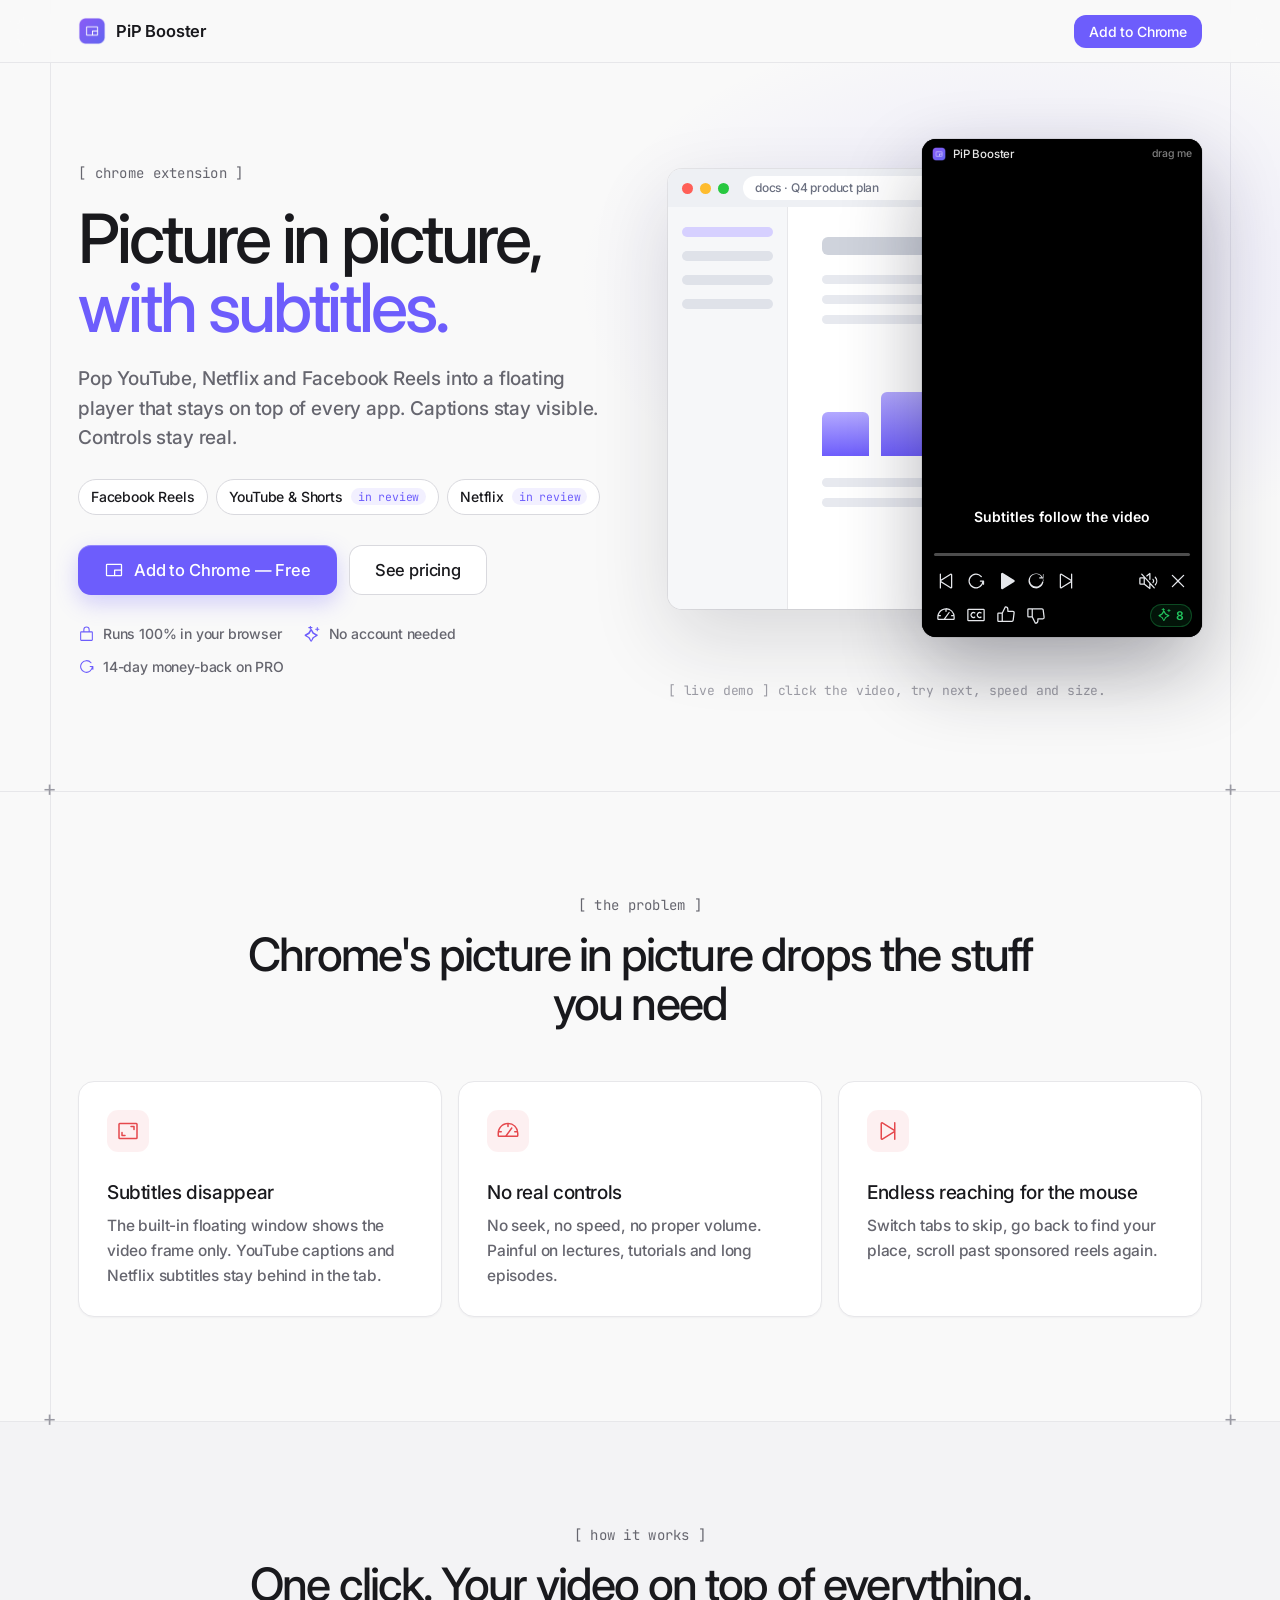
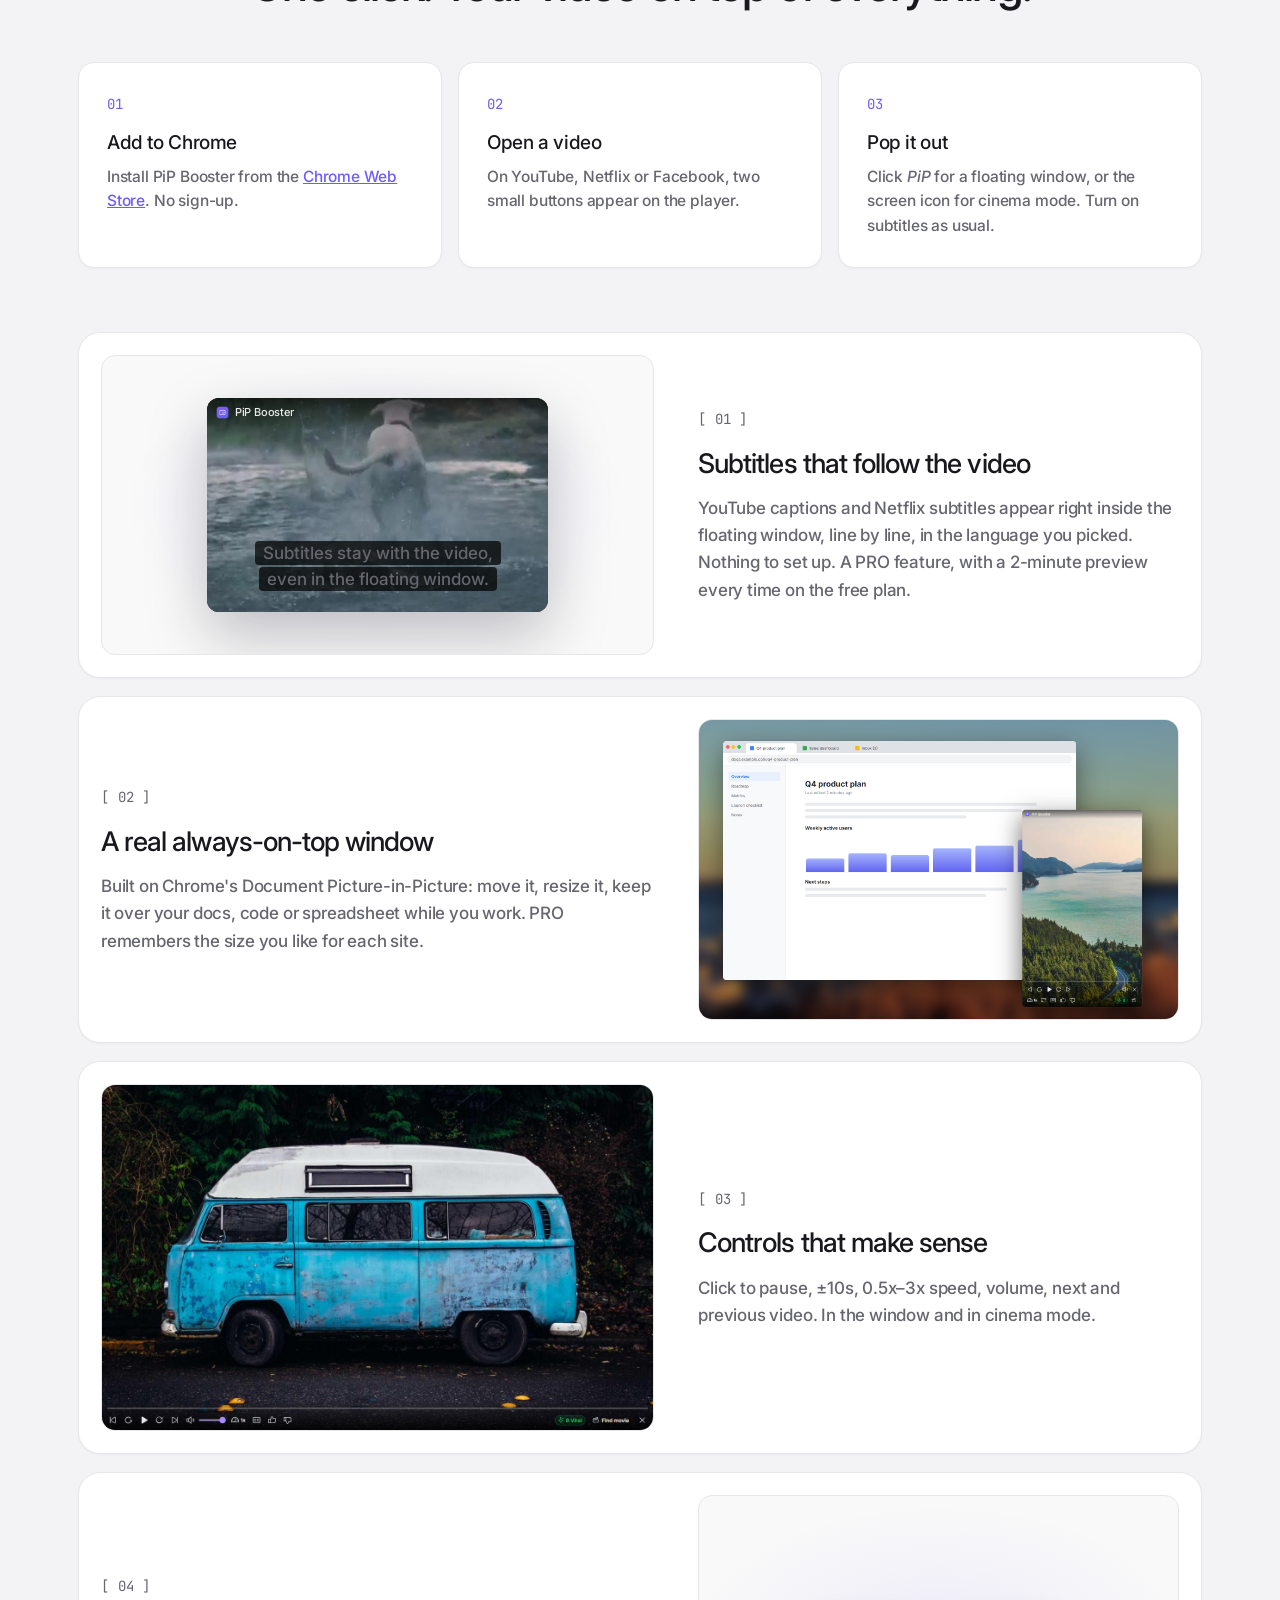
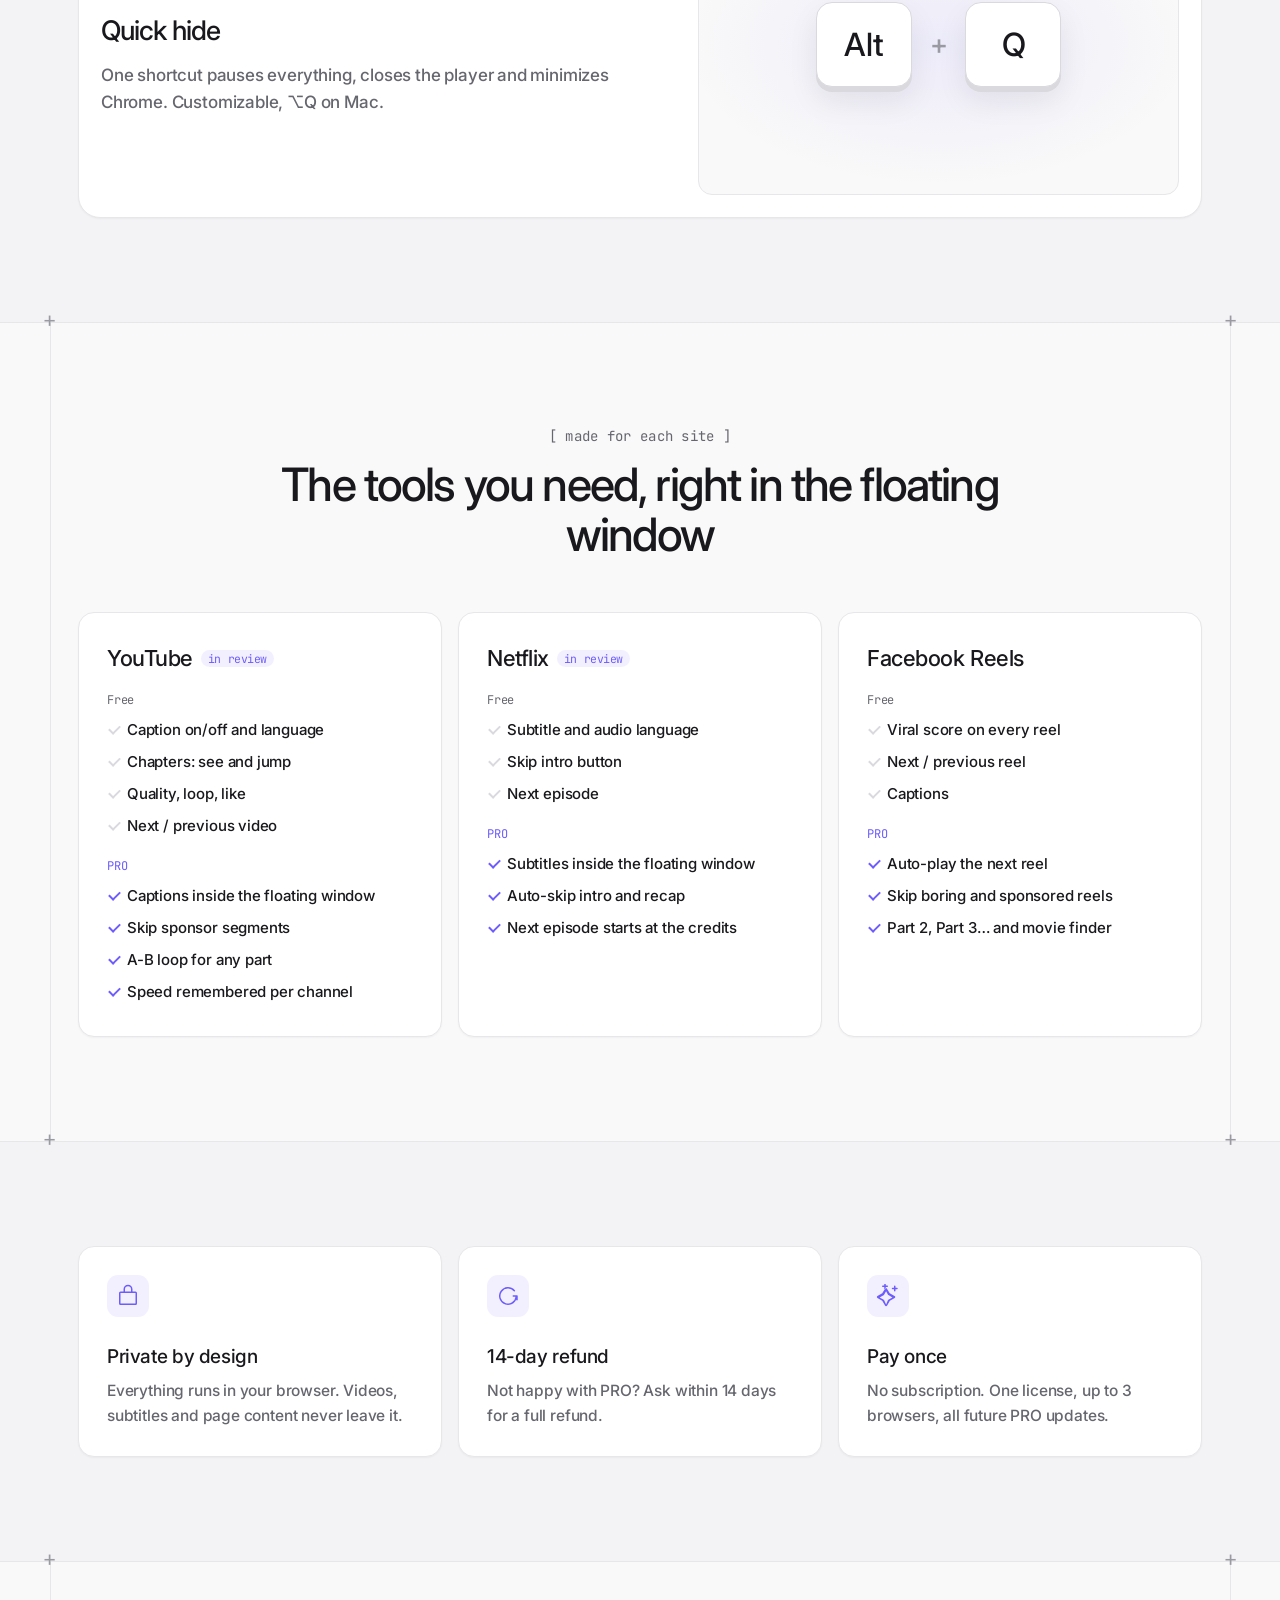
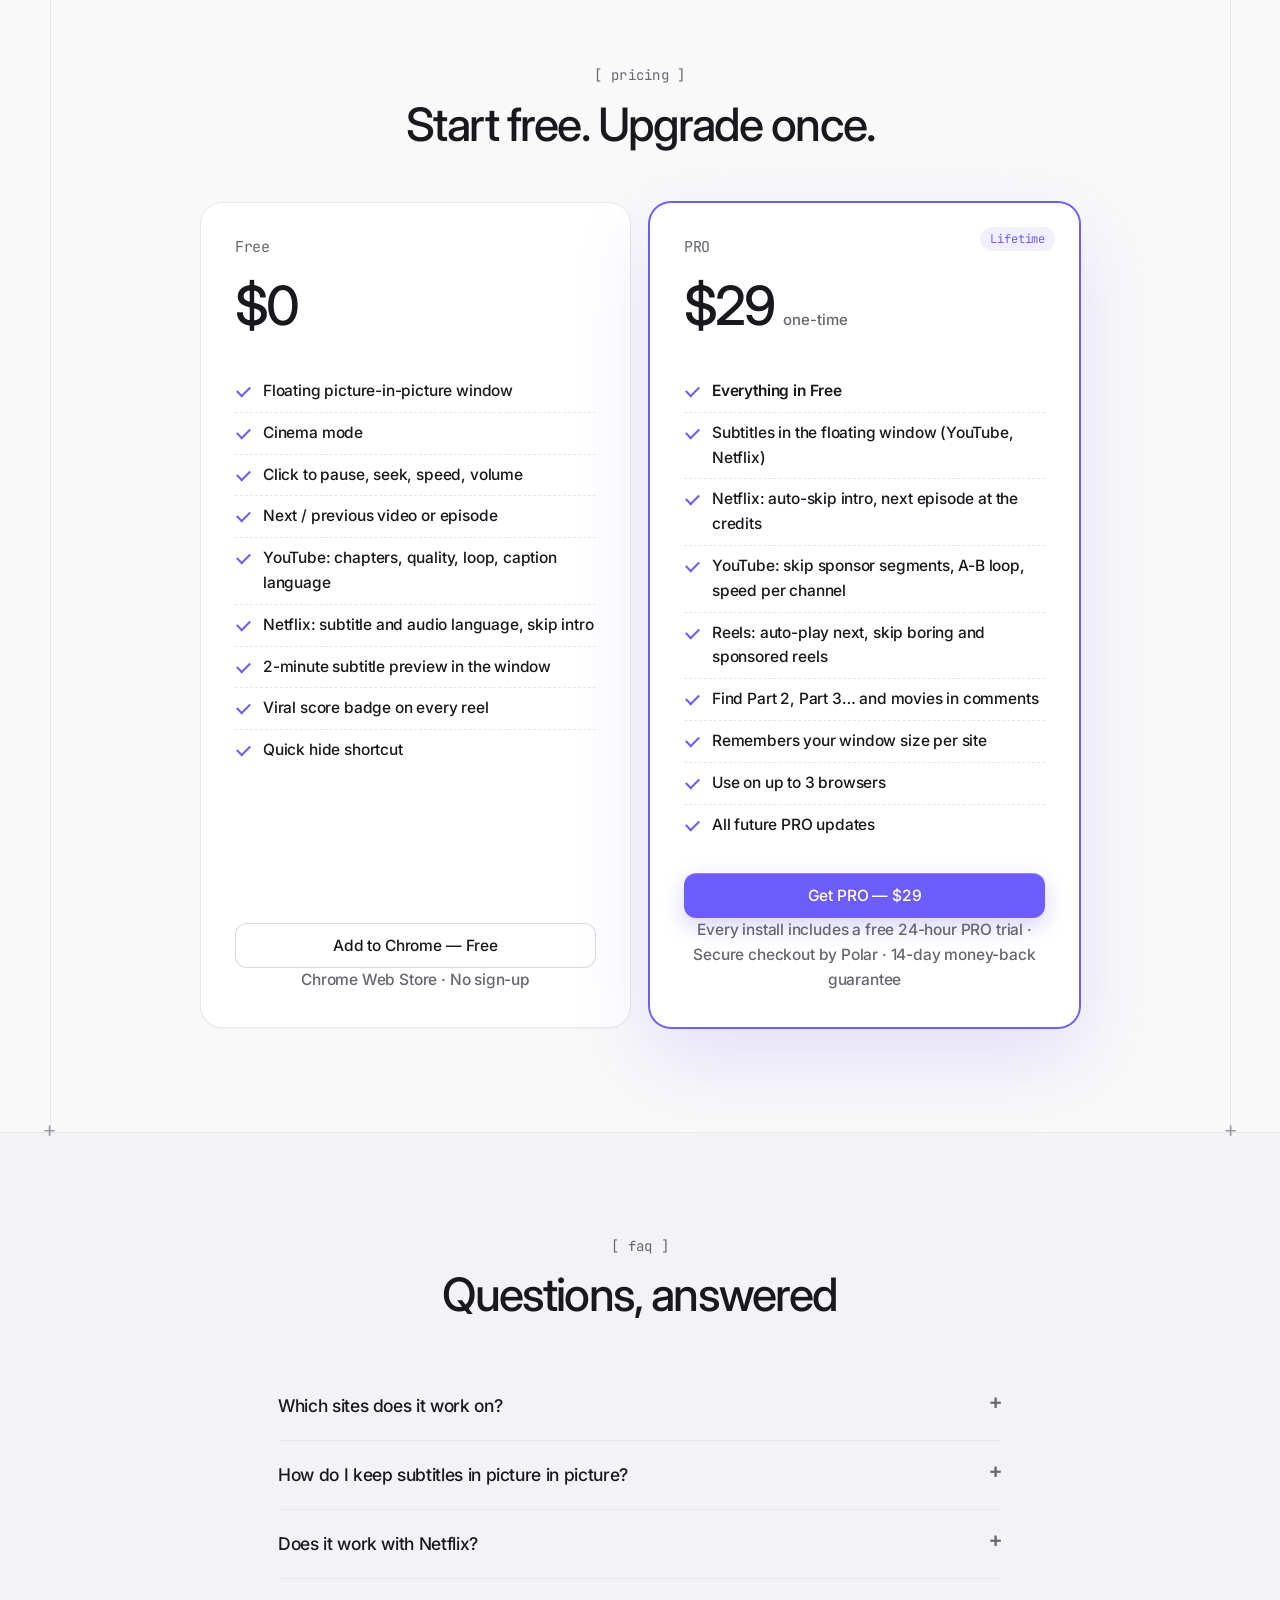
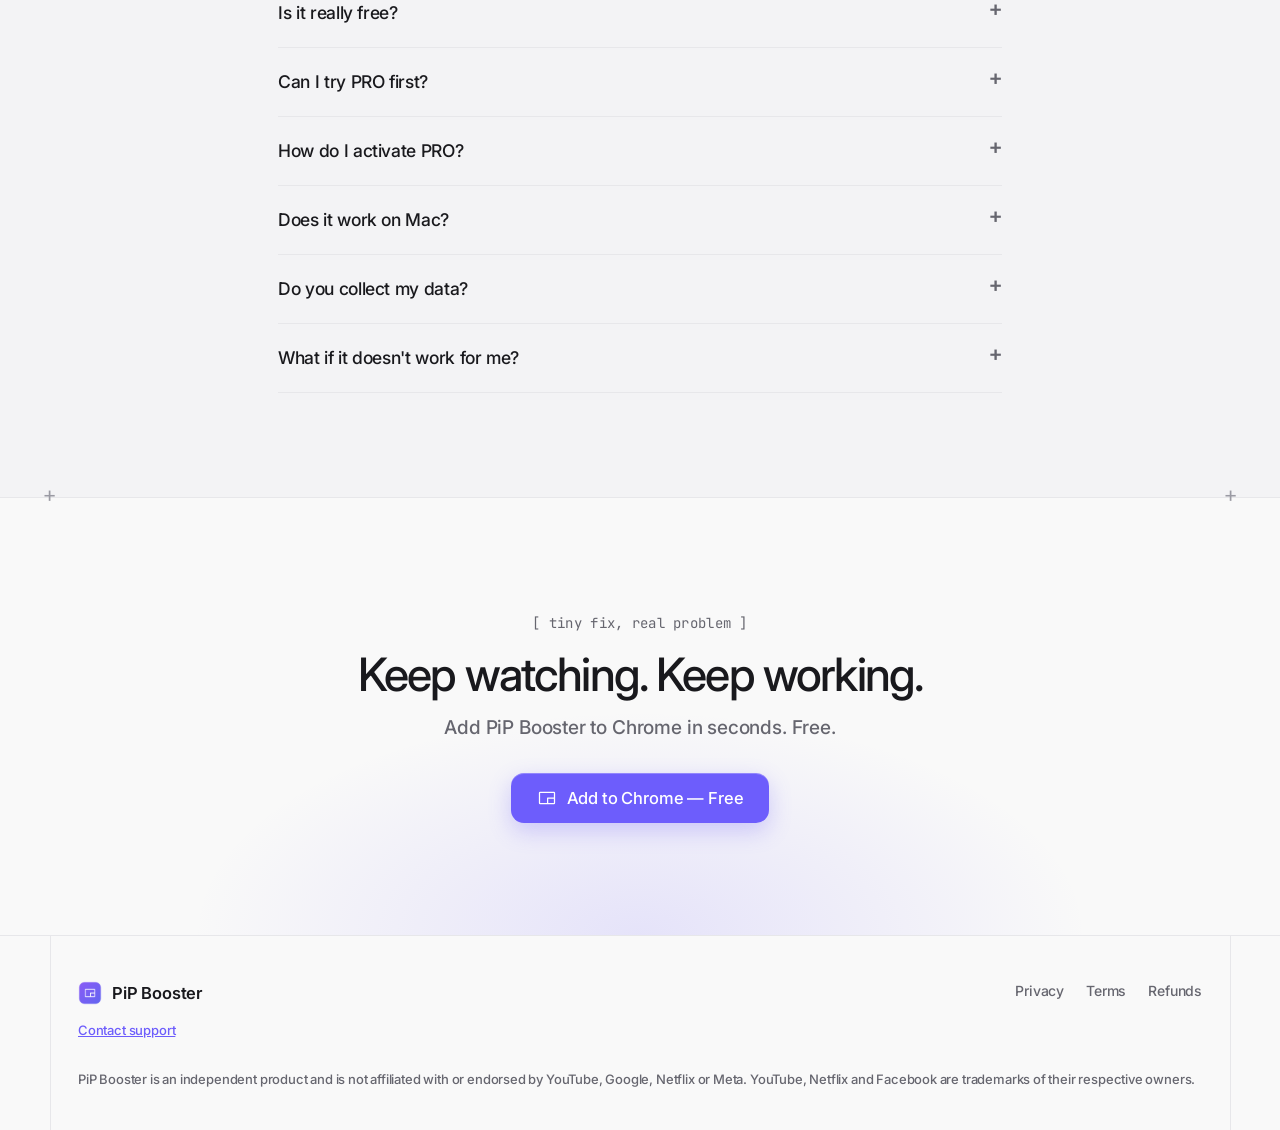
==== commit 88a88964: "feat: subtitles in the floating window are PRO with a 2-minute free preview" ====
--- a/index.html
+++ b/index.html
@@ -19,7 +19,7 @@
 <link rel="preconnect" href="https://fonts.gstatic.com" crossorigin>
 <link href="https://fonts.googleapis.com/css2?family=Inter:wght@400;500;600&family=JetBrains+Mono:wght@400;500&display=swap" rel="stylesheet">
 <link rel="stylesheet" href="style.css">
-<script type="application/ld+json">{"@context":"https://schema.org","@type":"FAQPage","mainEntity":[{"@type":"Question","name":"Which sites does it work on?","acceptedAnswer":{"@type":"Answer","text":"Facebook Reels today. YouTube (videos and Shorts) and Netflix arrive with version 1.1, which is in review on the Chrome Web Store. Once it's live, your installed extension updates automatically."}},{"@type":"Question","name":"How do I keep subtitles in picture in picture?","acceptedAnswer":{"@type":"Answer","text":"Turn on subtitles on the site as usual (the CC button on YouTube, the subtitle menu on Netflix), then click the PiP button. PiP Booster copies each line into the floating window as it appears."}},{"@type":"Question","name":"Does it work with Netflix?","acceptedAnswer":{"@type":"Answer","text":"Yes. The video plays in the floating window at the same quality as in the tab. Picking subtitle and audio language, skipping the intro and going to the next episode are free; showing Netflix subtitles inside the floating window and skipping intros automatically are PRO. Nothing is recorded or downloaded."}},{"@type":"Question","name":"Is it really free?","acceptedAnswer":{"@type":"Answer","text":"Yes. The floating window, cinema mode, all playback controls, the viral score and everything the site already offers (on YouTube: captions, chapters, quality, loop; on Netflix: subtitle and audio language, skip intro) are free forever. PRO adds what we built on top: Netflix subtitles in the window, automatic intro skipping, skipping YouTube sponsor segments, A-B loop, speed remembered per channel, window size memory, auto-play next, skipping boring and sponsored reels, next-part links and the movie finder."}},{"@type":"Question","name":"Can I try PRO first?","acceptedAnswer":{"@type":"Answer","text":"Yes. Every new install gets all PRO features free for 24 hours. No sign-up, no card. After that, the free features keep working."}},{"@type":"Question","name":"How do I activate PRO?","acceptedAnswer":{"@type":"Answer","text":"After checkout you get a license key by email. Open the PiP Booster popup in Chrome, paste the key and click Activate. One license works on up to 3 browsers."}},{"@type":"Question","name":"Does it work on Mac?","acceptedAnswer":{"@type":"Answer","text":"Yes. Chrome 116 or newer on Windows, macOS and Linux."}},{"@type":"Question","name":"Do you collect my data?","acceptedAnswer":{"@type":"Answer","text":"No. Videos, subtitles and page content are processed locally and never leave your browser. The only lookup is the optional sponsor-segment check on YouTube (PRO), which sends a 4-character hash, not the video ID. Read the privacy policy."}},{"@type":"Question","name":"What if it doesn't work for me?","acceptedAnswer":{"@type":"Answer","text":"Request a refund within 14 days and you get your money back in full. See the refund policy."}}]}</script>
+<script type="application/ld+json">{"@context":"https://schema.org","@type":"FAQPage","mainEntity":[{"@type":"Question","name":"Which sites does it work on?","acceptedAnswer":{"@type":"Answer","text":"Facebook Reels today. YouTube (videos and Shorts) and Netflix arrive with version 1.1, which is in review on the Chrome Web Store. Once it's live, your installed extension updates automatically."}},{"@type":"Question","name":"How do I keep subtitles in picture in picture?","acceptedAnswer":{"@type":"Answer","text":"Turn on subtitles on the site as usual (the CC button on YouTube, the subtitle menu on Netflix), then click the PiP button. PiP Booster copies each line into the floating window as it appears. This is a PRO feature; on the free plan you get a 2-minute preview each time you open the window."}},{"@type":"Question","name":"Does it work with Netflix?","acceptedAnswer":{"@type":"Answer","text":"Yes. The video plays in the floating window at the same quality as in the tab. Picking subtitle and audio language, skipping the intro and going to the next episode are free; showing Netflix subtitles inside the floating window and skipping intros automatically are PRO. Nothing is recorded or downloaded."}},{"@type":"Question","name":"Is it really free?","acceptedAnswer":{"@type":"Answer","text":"Yes. The floating window, cinema mode, all playback controls, the viral score and everything the site already offers (on YouTube: caption language, chapters, quality, loop; on Netflix: subtitle and audio language, skip intro) are free forever. PRO adds what we built on top: subtitles inside the floating window (with a 2-minute free preview each time), automatic intro skipping, skipping YouTube sponsor segments, A-B loop, speed remembered per channel, window size memory, auto-play next, skipping boring and sponsored reels, next-part links and the movie finder."}},{"@type":"Question","name":"Can I try PRO first?","acceptedAnswer":{"@type":"Answer","text":"Yes. Every new install gets all PRO features free for 24 hours. No sign-up, no card. After that, the free features keep working."}},{"@type":"Question","name":"How do I activate PRO?","acceptedAnswer":{"@type":"Answer","text":"After checkout you get a license key by email. Open the PiP Booster popup in Chrome, paste the key and click Activate. One license works on up to 3 browsers."}},{"@type":"Question","name":"Does it work on Mac?","acceptedAnswer":{"@type":"Answer","text":"Yes. Chrome 116 or newer on Windows, macOS and Linux."}},{"@type":"Question","name":"Do you collect my data?","acceptedAnswer":{"@type":"Answer","text":"No. Videos, subtitles and page content are processed locally and never leave your browser. The only lookup is the optional sponsor-segment check on YouTube (PRO), which sends a 4-character hash, not the video ID. Read the privacy policy."}},{"@type":"Question","name":"What if it doesn't work for me?","acceptedAnswer":{"@type":"Answer","text":"Request a refund within 14 days and you get your money back in full. See the refund policy."}}]}</script>
 </head>
 <body>
 
@@ -110,7 +110,7 @@
             <p class="subs-line"><span>Subtitles stay with the video,<br>even in the floating window.</span></p>
           </div>
         </div>
-        <div><span class="label">[ 01 ]</span><h3>Subtitles that follow the video</h3><p>YouTube captions and Netflix subtitles appear right inside the floating window, line by line, in the language you picked. Nothing to set up.</p></div>
+        <div><span class="label">[ 01 ]</span><h3>Subtitles that follow the video</h3><p>YouTube captions and Netflix subtitles appear right inside the floating window, line by line, in the language you picked. Nothing to set up. A PRO feature, with a 2-minute preview every time on the free plan.</p></div>
       </div>
       <div class="card usp">
         <img src="img/hero.png" alt="Video playing in a floating window over a document" width="1600" height="1000" loading="lazy">
@@ -137,9 +137,9 @@
       <div class="card site">
         <h3>YouTube <em class="soon">in review</em></h3>
         <p class="tier">Free</p>
-        <ul><li>Captions on/off and language</li><li>Chapters: see and jump</li><li>Quality, loop, like</li><li>Next / previous video</li></ul>
+        <ul><li>Caption on/off and language</li><li>Chapters: see and jump</li><li>Quality, loop, like</li><li>Next / previous video</li></ul>
         <p class="tier pro-tier">PRO</p>
-        <ul><li>Skip sponsor segments</li><li>A-B loop for any part</li><li>Speed remembered per channel</li></ul>
+        <ul><li>Captions inside the floating window</li><li>Skip sponsor segments</li><li>A-B loop for any part</li><li>Speed remembered per channel</li></ul>
       </div>
       <div class="card site">
         <h3>Netflix <em class="soon">in review</em></h3>
@@ -182,8 +182,9 @@
           <li>Cinema mode</li>
           <li>Click to pause, seek, speed, volume</li>
           <li>Next / previous video or episode</li>
-          <li>YouTube: captions, chapters, quality, loop</li>
+          <li>YouTube: chapters, quality, loop, caption language</li>
           <li>Netflix: subtitle and audio language, skip intro</li>
+          <li>2-minute subtitle preview in the window</li>
           <li>Viral score badge on every reel</li>
           <li>Quick hide shortcut</li>
         </ul>
@@ -196,7 +197,7 @@
         <div class="price">$29<small>one-time</small></div>
         <ul>
           <li><b>Everything in Free</b></li>
-          <li>Netflix subtitles in the window</li>
+          <li>Subtitles in the floating window (YouTube, Netflix)</li>
           <li>Netflix: auto-skip intro, next episode at the credits</li>
           <li>YouTube: skip sponsor segments, A-B loop, speed per channel</li>
           <li>Reels: auto-play next, skip boring and sponsored reels</li>
@@ -218,9 +219,9 @@
     <p class="kicker">[ faq ]</p>
     <h2 class="h2">Questions, answered</h2>
     <details><summary>Which sites does it work on?</summary><p>Facebook Reels today. YouTube (videos and Shorts) and Netflix arrive with version 1.1, which is in review on the Chrome Web Store. Once it's live, your installed extension updates automatically.</p></details>
-    <details><summary>How do I keep subtitles in picture in picture?</summary><p>Turn on subtitles on the site as usual (the CC button on YouTube, the subtitle menu on Netflix), then click the PiP button. PiP Booster copies each line into the floating window as it appears.</p></details>
+    <details><summary>How do I keep subtitles in picture in picture?</summary><p>Turn on subtitles on the site as usual (the CC button on YouTube, the subtitle menu on Netflix), then click the PiP button. PiP Booster copies each line into the floating window as it appears. This is a PRO feature; on the free plan you get a 2-minute preview each time you open the window.</p></details>
     <details><summary>Does it work with Netflix?</summary><p>Yes. The video plays in the floating window at the same quality as in the tab. Picking subtitle and audio language, skipping the intro and going to the next episode are free; showing Netflix subtitles inside the floating window and skipping intros automatically are PRO. Nothing is recorded or downloaded.</p></details>
-    <details><summary>Is it really free?</summary><p>Yes. The floating window, cinema mode, all playback controls, the viral score and everything the site already offers (on YouTube: captions, chapters, quality, loop; on Netflix: subtitle and audio language, skip intro) are free forever. PRO adds what we built on top: Netflix subtitles in the window, automatic intro skipping, skipping YouTube sponsor segments, A-B loop, speed remembered per channel, window size memory, auto-play next, skipping boring and sponsored reels, next-part links and the movie finder.</p></details>
+    <details><summary>Is it really free?</summary><p>Yes. The floating window, cinema mode, all playback controls, the viral score and everything the site already offers (on YouTube: caption language, chapters, quality, loop; on Netflix: subtitle and audio language, skip intro) are free forever. PRO adds what we built on top: subtitles inside the floating window (with a 2-minute free preview each time), automatic intro skipping, skipping YouTube sponsor segments, A-B loop, speed remembered per channel, window size memory, auto-play next, skipping boring and sponsored reels, next-part links and the movie finder.</p></details>
     <details><summary>Can I try PRO first?</summary><p>Yes. Every new install gets all PRO features free for 24 hours. No sign-up, no card. After that, the free features keep working.</p></details>
     <details><summary>How do I activate PRO?</summary><p>After checkout you get a license key by email. Open the PiP Booster popup in Chrome, paste the key and click Activate. One license works on up to 3 browsers.</p></details>
     <details><summary>Does it work on Mac?</summary><p>Yes. Chrome 116 or newer on Windows, macOS and Linux.</p></details>
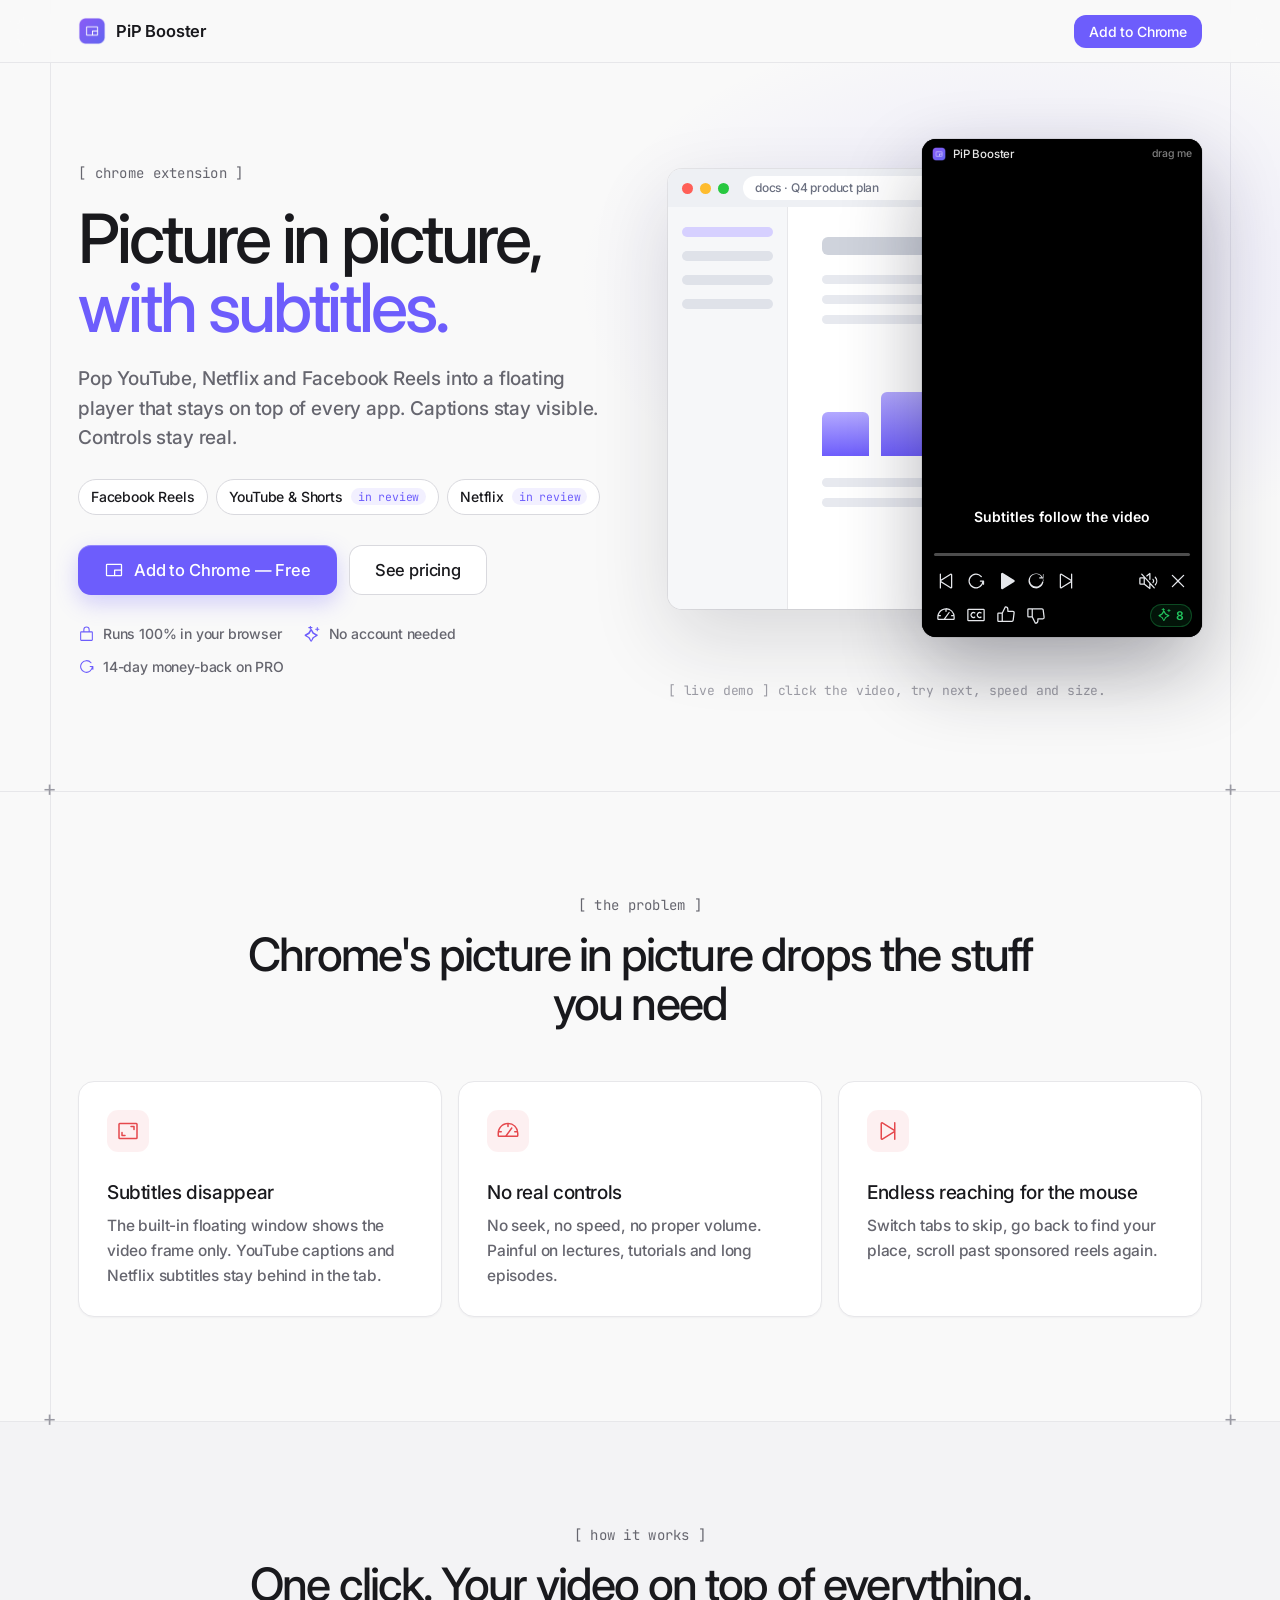
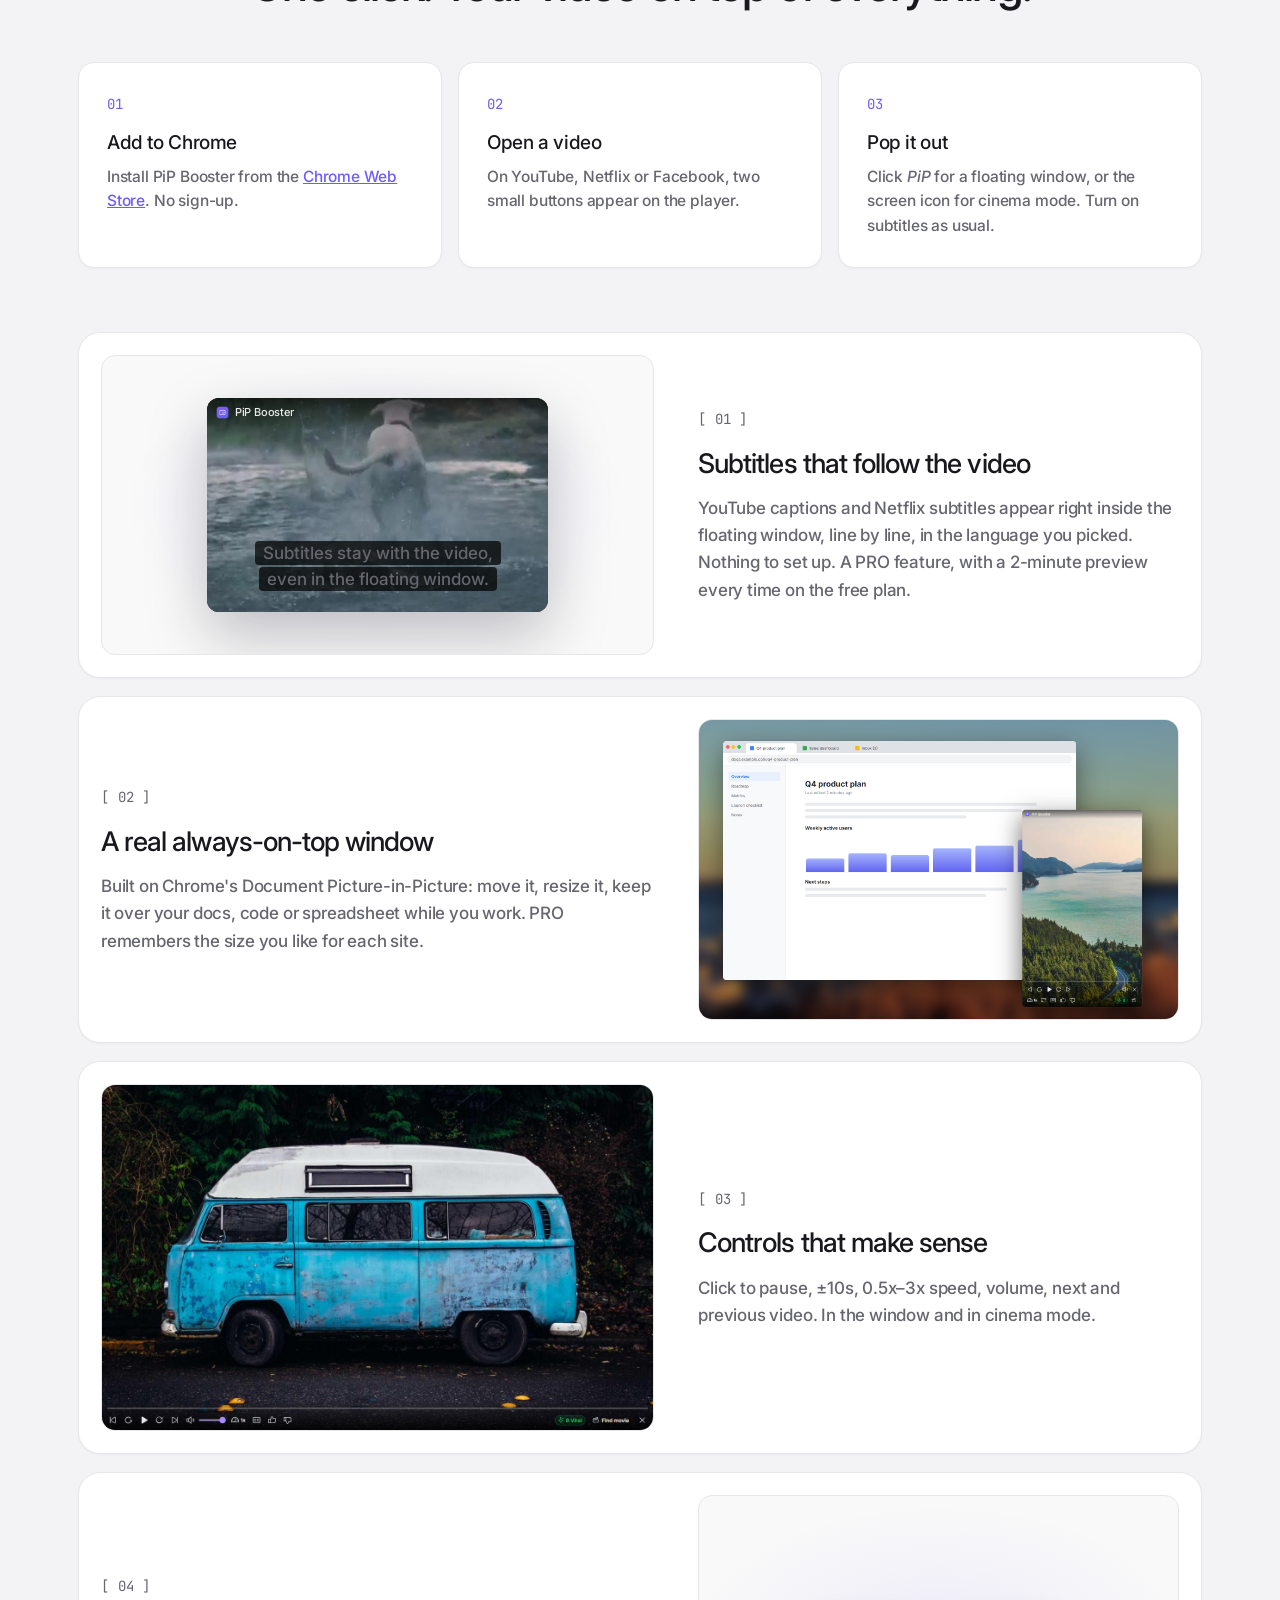
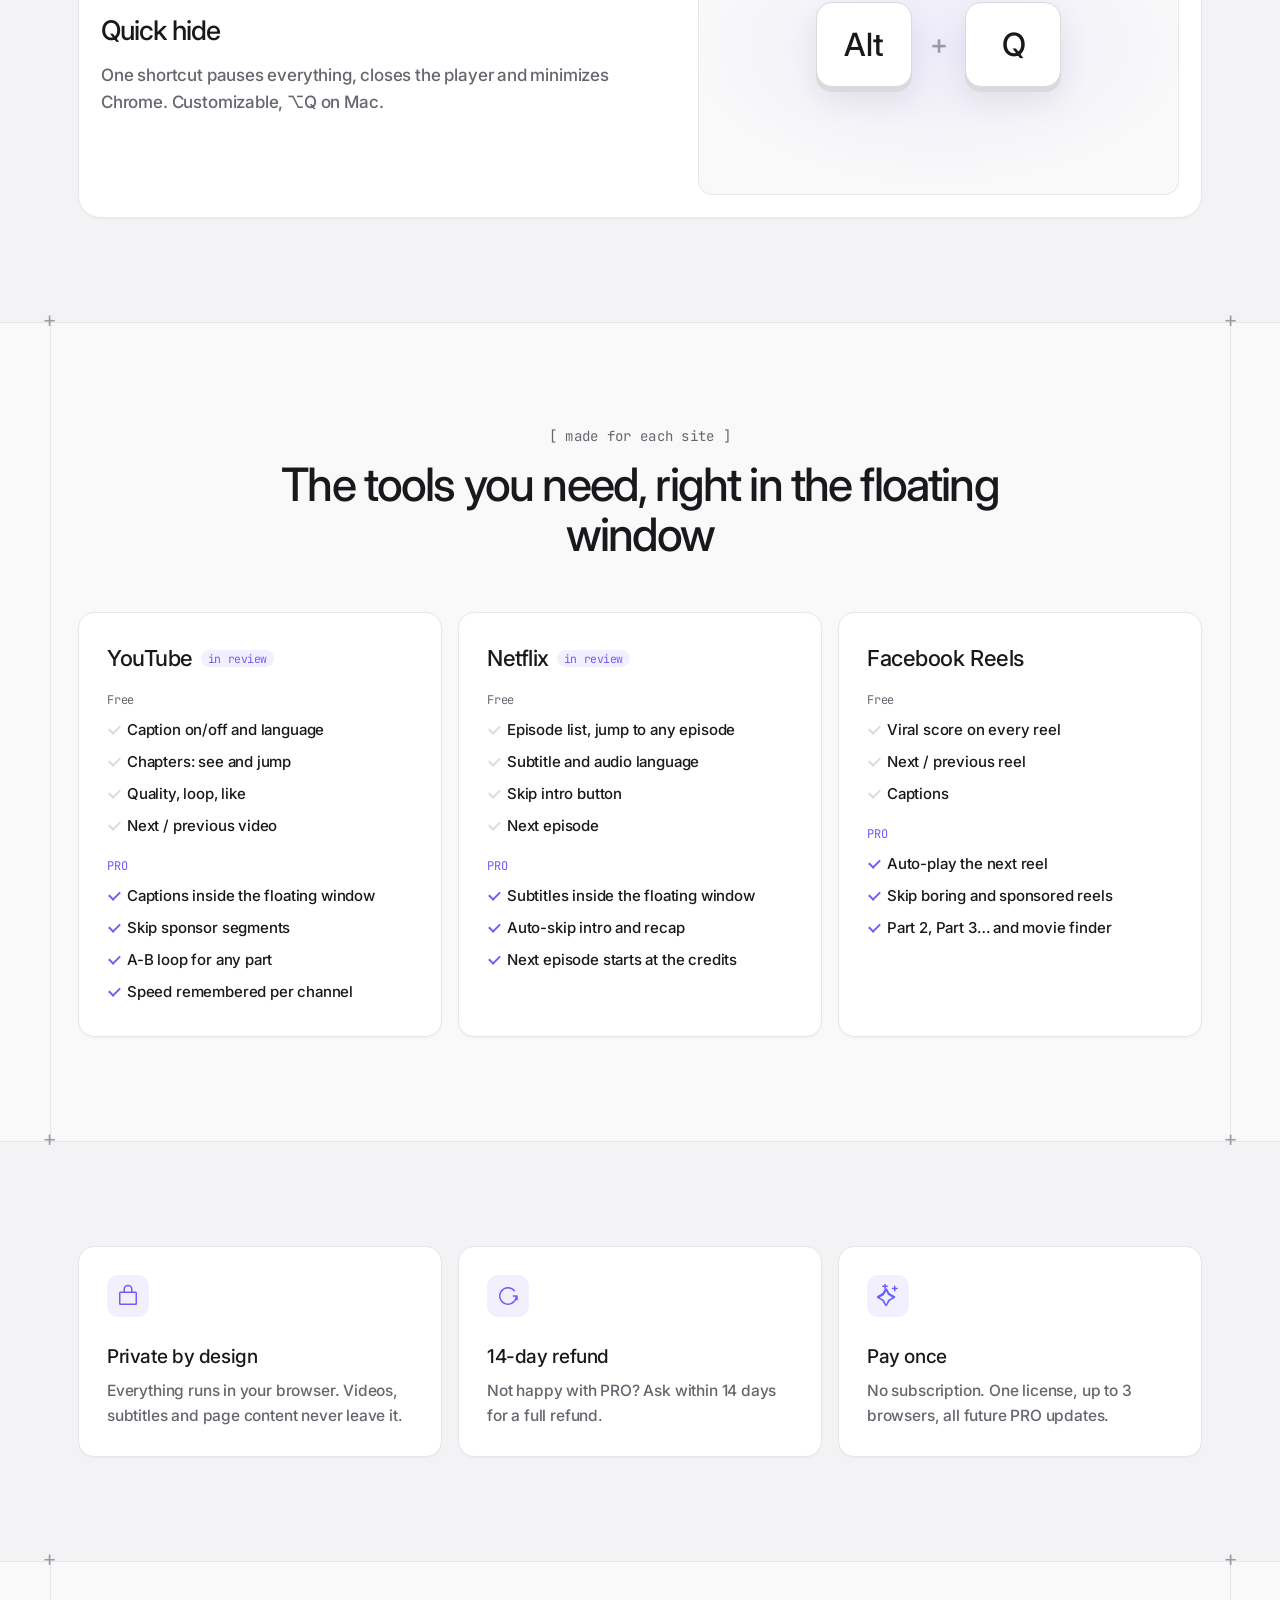
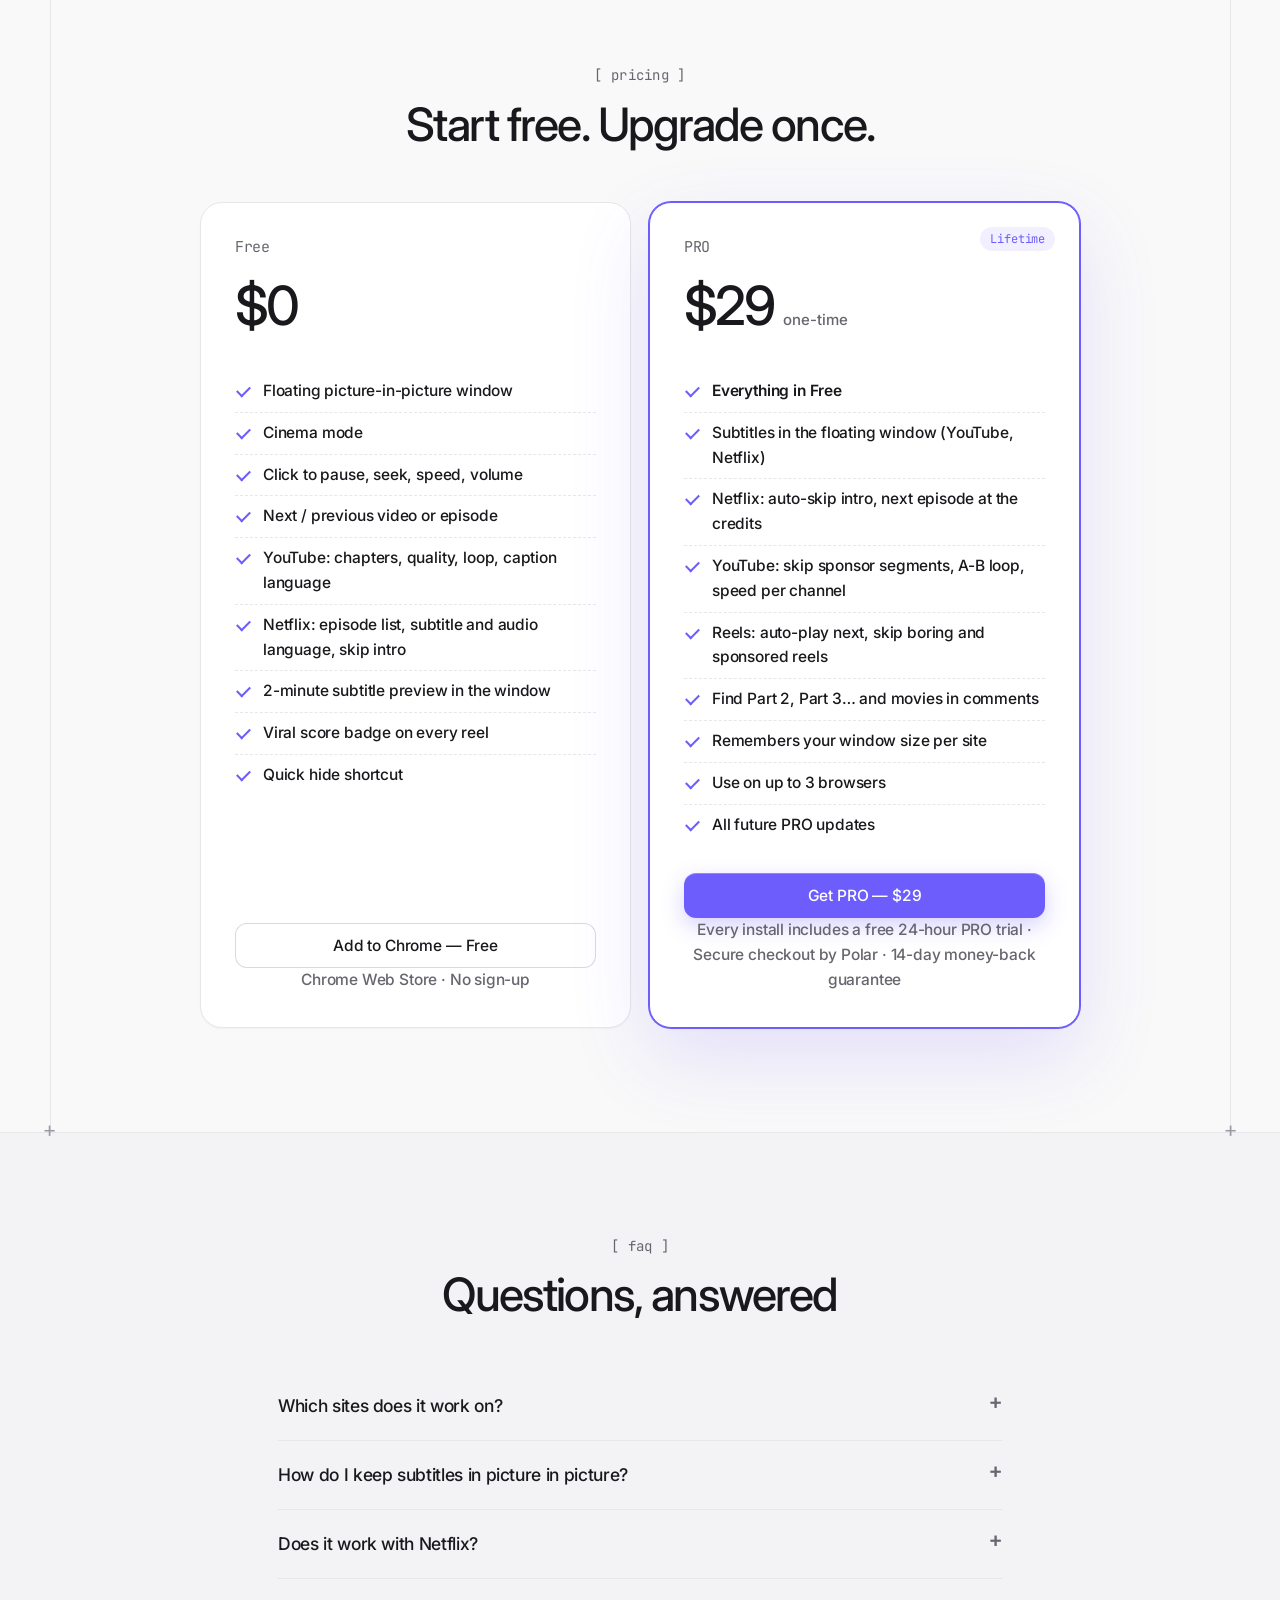
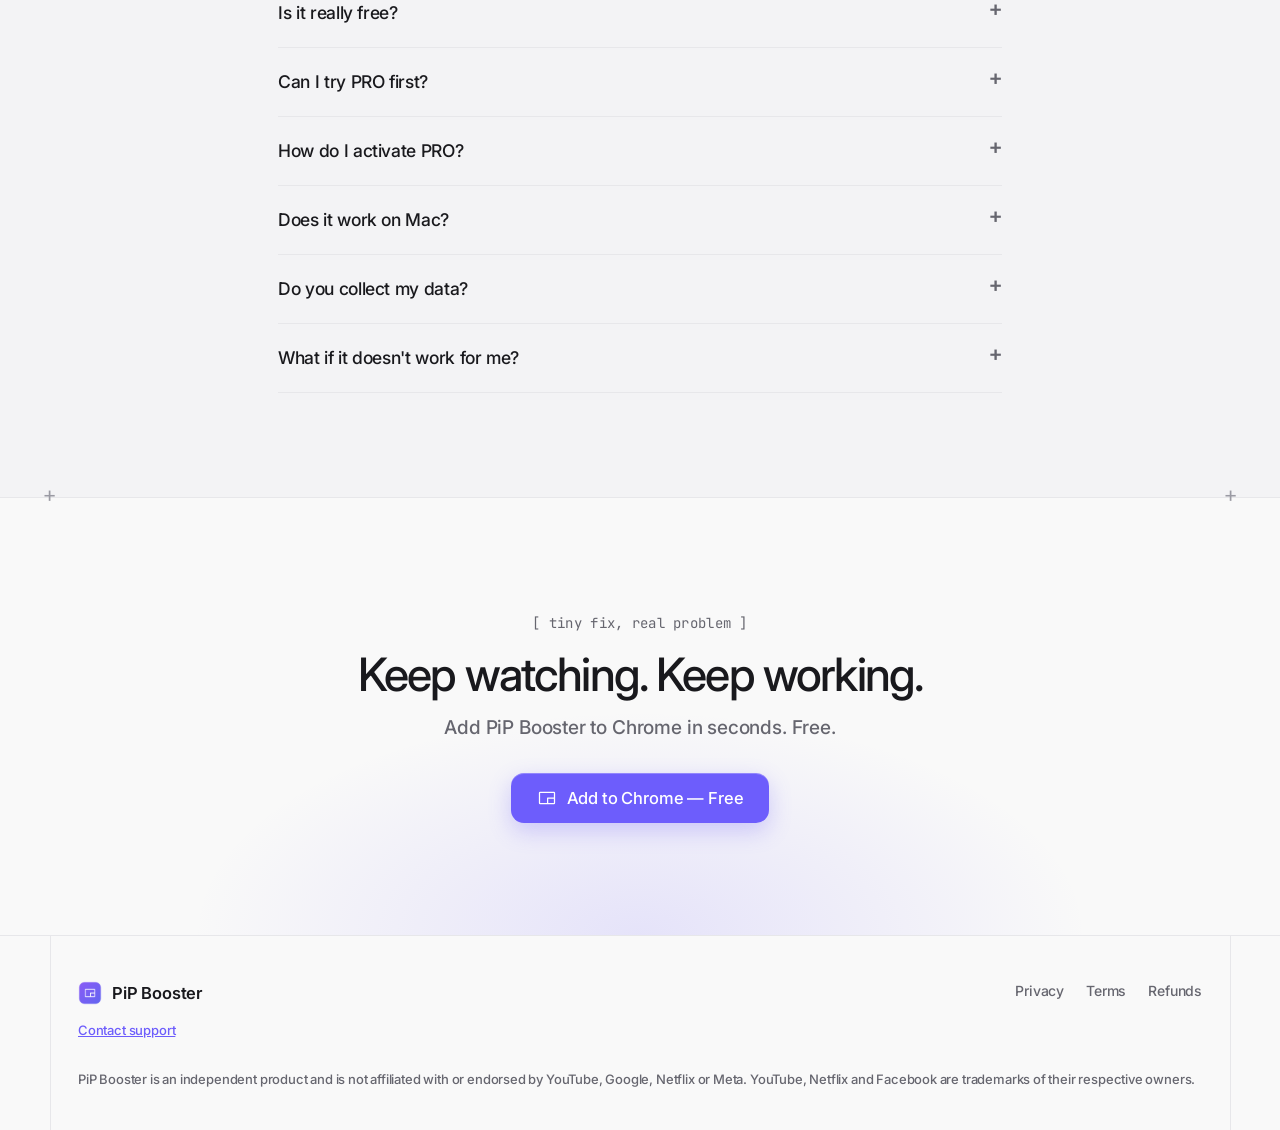
==== commit 53acfc69: "feat: Netflix episode list in the floating window" ====
--- a/index.html
+++ b/index.html
@@ -19,7 +19,7 @@
 <link rel="preconnect" href="https://fonts.gstatic.com" crossorigin>
 <link href="https://fonts.googleapis.com/css2?family=Inter:wght@400;500;600&family=JetBrains+Mono:wght@400;500&display=swap" rel="stylesheet">
 <link rel="stylesheet" href="style.css">
-<script type="application/ld+json">{"@context":"https://schema.org","@type":"FAQPage","mainEntity":[{"@type":"Question","name":"Which sites does it work on?","acceptedAnswer":{"@type":"Answer","text":"Facebook Reels today. YouTube (videos and Shorts) and Netflix arrive with version 1.1, which is in review on the Chrome Web Store. Once it's live, your installed extension updates automatically."}},{"@type":"Question","name":"How do I keep subtitles in picture in picture?","acceptedAnswer":{"@type":"Answer","text":"Turn on subtitles on the site as usual (the CC button on YouTube, the subtitle menu on Netflix), then click the PiP button. PiP Booster copies each line into the floating window as it appears. This is a PRO feature; on the free plan you get a 2-minute preview each time you open the window."}},{"@type":"Question","name":"Does it work with Netflix?","acceptedAnswer":{"@type":"Answer","text":"Yes. The video plays in the floating window at the same quality as in the tab. Picking subtitle and audio language, skipping the intro and going to the next episode are free; showing Netflix subtitles inside the floating window and skipping intros automatically are PRO. Nothing is recorded or downloaded."}},{"@type":"Question","name":"Is it really free?","acceptedAnswer":{"@type":"Answer","text":"Yes. The floating window, cinema mode, all playback controls, the viral score and everything the site already offers (on YouTube: caption language, chapters, quality, loop; on Netflix: subtitle and audio language, skip intro) are free forever. PRO adds what we built on top: subtitles inside the floating window (with a 2-minute free preview each time), automatic intro skipping, skipping YouTube sponsor segments, A-B loop, speed remembered per channel, window size memory, auto-play next, skipping boring and sponsored reels, next-part links and the movie finder."}},{"@type":"Question","name":"Can I try PRO first?","acceptedAnswer":{"@type":"Answer","text":"Yes. Every new install gets all PRO features free for 24 hours. No sign-up, no card. After that, the free features keep working."}},{"@type":"Question","name":"How do I activate PRO?","acceptedAnswer":{"@type":"Answer","text":"After checkout you get a license key by email. Open the PiP Booster popup in Chrome, paste the key and click Activate. One license works on up to 3 browsers."}},{"@type":"Question","name":"Does it work on Mac?","acceptedAnswer":{"@type":"Answer","text":"Yes. Chrome 116 or newer on Windows, macOS and Linux."}},{"@type":"Question","name":"Do you collect my data?","acceptedAnswer":{"@type":"Answer","text":"No. Videos, subtitles and page content are processed locally and never leave your browser. The only lookup is the optional sponsor-segment check on YouTube (PRO), which sends a 4-character hash, not the video ID. Read the privacy policy."}},{"@type":"Question","name":"What if it doesn't work for me?","acceptedAnswer":{"@type":"Answer","text":"Request a refund within 14 days and you get your money back in full. See the refund policy."}}]}</script>
+<script type="application/ld+json">{"@context":"https://schema.org","@type":"FAQPage","mainEntity":[{"@type":"Question","name":"Which sites does it work on?","acceptedAnswer":{"@type":"Answer","text":"Facebook Reels today. YouTube (videos and Shorts) and Netflix arrive with version 1.1, which is in review on the Chrome Web Store. Once it's live, your installed extension updates automatically."}},{"@type":"Question","name":"How do I keep subtitles in picture in picture?","acceptedAnswer":{"@type":"Answer","text":"Turn on subtitles on the site as usual (the CC button on YouTube, the subtitle menu on Netflix), then click the PiP button. PiP Booster copies each line into the floating window as it appears. This is a PRO feature; on the free plan you get a 2-minute preview each time you open the window."}},{"@type":"Question","name":"Does it work with Netflix?","acceptedAnswer":{"@type":"Answer","text":"Yes. The video plays in the floating window at the same quality as in the tab. Picking an episode from the list, subtitle and audio language, skipping the intro and going to the next episode are free; showing Netflix subtitles inside the floating window and skipping intros automatically are PRO. Nothing is recorded or downloaded."}},{"@type":"Question","name":"Is it really free?","acceptedAnswer":{"@type":"Answer","text":"Yes. The floating window, cinema mode, all playback controls, the viral score and everything the site already offers (on YouTube: caption language, chapters, quality, loop; on Netflix: subtitle and audio language, skip intro) are free forever. PRO adds what we built on top: subtitles inside the floating window (with a 2-minute free preview each time), automatic intro skipping, skipping YouTube sponsor segments, A-B loop, speed remembered per channel, window size memory, auto-play next, skipping boring and sponsored reels, next-part links and the movie finder."}},{"@type":"Question","name":"Can I try PRO first?","acceptedAnswer":{"@type":"Answer","text":"Yes. Every new install gets all PRO features free for 24 hours. No sign-up, no card. After that, the free features keep working."}},{"@type":"Question","name":"How do I activate PRO?","acceptedAnswer":{"@type":"Answer","text":"After checkout you get a license key by email. Open the PiP Booster popup in Chrome, paste the key and click Activate. One license works on up to 3 browsers."}},{"@type":"Question","name":"Does it work on Mac?","acceptedAnswer":{"@type":"Answer","text":"Yes. Chrome 116 or newer on Windows, macOS and Linux."}},{"@type":"Question","name":"Do you collect my data?","acceptedAnswer":{"@type":"Answer","text":"No. Videos, subtitles and page content are processed locally and never leave your browser. The only lookup is the optional sponsor-segment check on YouTube (PRO), which sends a 4-character hash, not the video ID. Read the privacy policy."}},{"@type":"Question","name":"What if it doesn't work for me?","acceptedAnswer":{"@type":"Answer","text":"Request a refund within 14 days and you get your money back in full. See the refund policy."}}]}</script>
 </head>
 <body>
 
@@ -144,7 +144,7 @@
       <div class="card site">
         <h3>Netflix <em class="soon">in review</em></h3>
         <p class="tier">Free</p>
-        <ul><li>Subtitle and audio language</li><li>Skip intro button</li><li>Next episode</li></ul>
+        <ul><li>Episode list, jump to any episode</li><li>Subtitle and audio language</li><li>Skip intro button</li><li>Next episode</li></ul>
         <p class="tier pro-tier">PRO</p>
         <ul><li>Subtitles inside the floating window</li><li>Auto-skip intro and recap</li><li>Next episode starts at the credits</li></ul>
       </div>
@@ -183,7 +183,7 @@
           <li>Click to pause, seek, speed, volume</li>
           <li>Next / previous video or episode</li>
           <li>YouTube: chapters, quality, loop, caption language</li>
-          <li>Netflix: subtitle and audio language, skip intro</li>
+          <li>Netflix: episode list, subtitle and audio language, skip intro</li>
           <li>2-minute subtitle preview in the window</li>
           <li>Viral score badge on every reel</li>
           <li>Quick hide shortcut</li>
@@ -220,7 +220,7 @@
     <h2 class="h2">Questions, answered</h2>
     <details><summary>Which sites does it work on?</summary><p>Facebook Reels today. YouTube (videos and Shorts) and Netflix arrive with version 1.1, which is in review on the Chrome Web Store. Once it's live, your installed extension updates automatically.</p></details>
     <details><summary>How do I keep subtitles in picture in picture?</summary><p>Turn on subtitles on the site as usual (the CC button on YouTube, the subtitle menu on Netflix), then click the PiP button. PiP Booster copies each line into the floating window as it appears. This is a PRO feature; on the free plan you get a 2-minute preview each time you open the window.</p></details>
-    <details><summary>Does it work with Netflix?</summary><p>Yes. The video plays in the floating window at the same quality as in the tab. Picking subtitle and audio language, skipping the intro and going to the next episode are free; showing Netflix subtitles inside the floating window and skipping intros automatically are PRO. Nothing is recorded or downloaded.</p></details>
+    <details><summary>Does it work with Netflix?</summary><p>Yes. The video plays in the floating window at the same quality as in the tab. Picking an episode from the list, subtitle and audio language, skipping the intro and going to the next episode are free; showing Netflix subtitles inside the floating window and skipping intros automatically are PRO. Nothing is recorded or downloaded.</p></details>
     <details><summary>Is it really free?</summary><p>Yes. The floating window, cinema mode, all playback controls, the viral score and everything the site already offers (on YouTube: caption language, chapters, quality, loop; on Netflix: subtitle and audio language, skip intro) are free forever. PRO adds what we built on top: subtitles inside the floating window (with a 2-minute free preview each time), automatic intro skipping, skipping YouTube sponsor segments, A-B loop, speed remembered per channel, window size memory, auto-play next, skipping boring and sponsored reels, next-part links and the movie finder.</p></details>
     <details><summary>Can I try PRO first?</summary><p>Yes. Every new install gets all PRO features free for 24 hours. No sign-up, no card. After that, the free features keep working.</p></details>
     <details><summary>How do I activate PRO?</summary><p>After checkout you get a license key by email. Open the PiP Booster popup in Chrome, paste the key and click Activate. One license works on up to 3 browsers.</p></details>
--- a/style.css
+++ b/style.css
@@ -198,6 +198,21 @@
 .foot-links a { color: var(--muted); text-decoration: none; font-size: 14px; }
 .foot-links a:hover { color: var(--fg); }
 .foot .disclaimer { margin: 28px auto 0; }
+
+/* ---------- Welcome (sau khi cài) ---------- */
+.welcome { padding: 56px 28px 80px; }
+.welcome h1 { font-size: clamp(34px, 5vw, 52px); letter-spacing: -0.045em; margin: 12px 0 10px; }
+.welcome-steps { list-style: none; padding: 0; margin: 36px 0 0; display: grid; gap: 12px; }
+.welcome-steps li { display: flex; gap: 18px; align-items: flex-start; }
+.welcome-steps b { font: 400 14px var(--mono); color: var(--accent); padding-top: 3px; }
+.welcome-steps h3 { margin: 0 0 4px; }
+.welcome-try { font-size: 24px; letter-spacing: -0.03em; margin: 44px 0 14px; }
+.welcome-links { display: flex; flex-wrap: wrap; gap: 10px; }
+.welcome-tips { margin-top: 36px; }
+.welcome-tips h3 { margin-top: 0; }
+.welcome-tips ul { padding-left: 18px; margin: 8px 0 0; color: var(--muted); }
+.welcome-tips li { margin: 6px 0; }
+.welcome-tips .fine { text-align: left; }
 
 /* ---------- Legal pages ---------- */
 .links { display: flex; gap: 24px; margin-left: auto; }
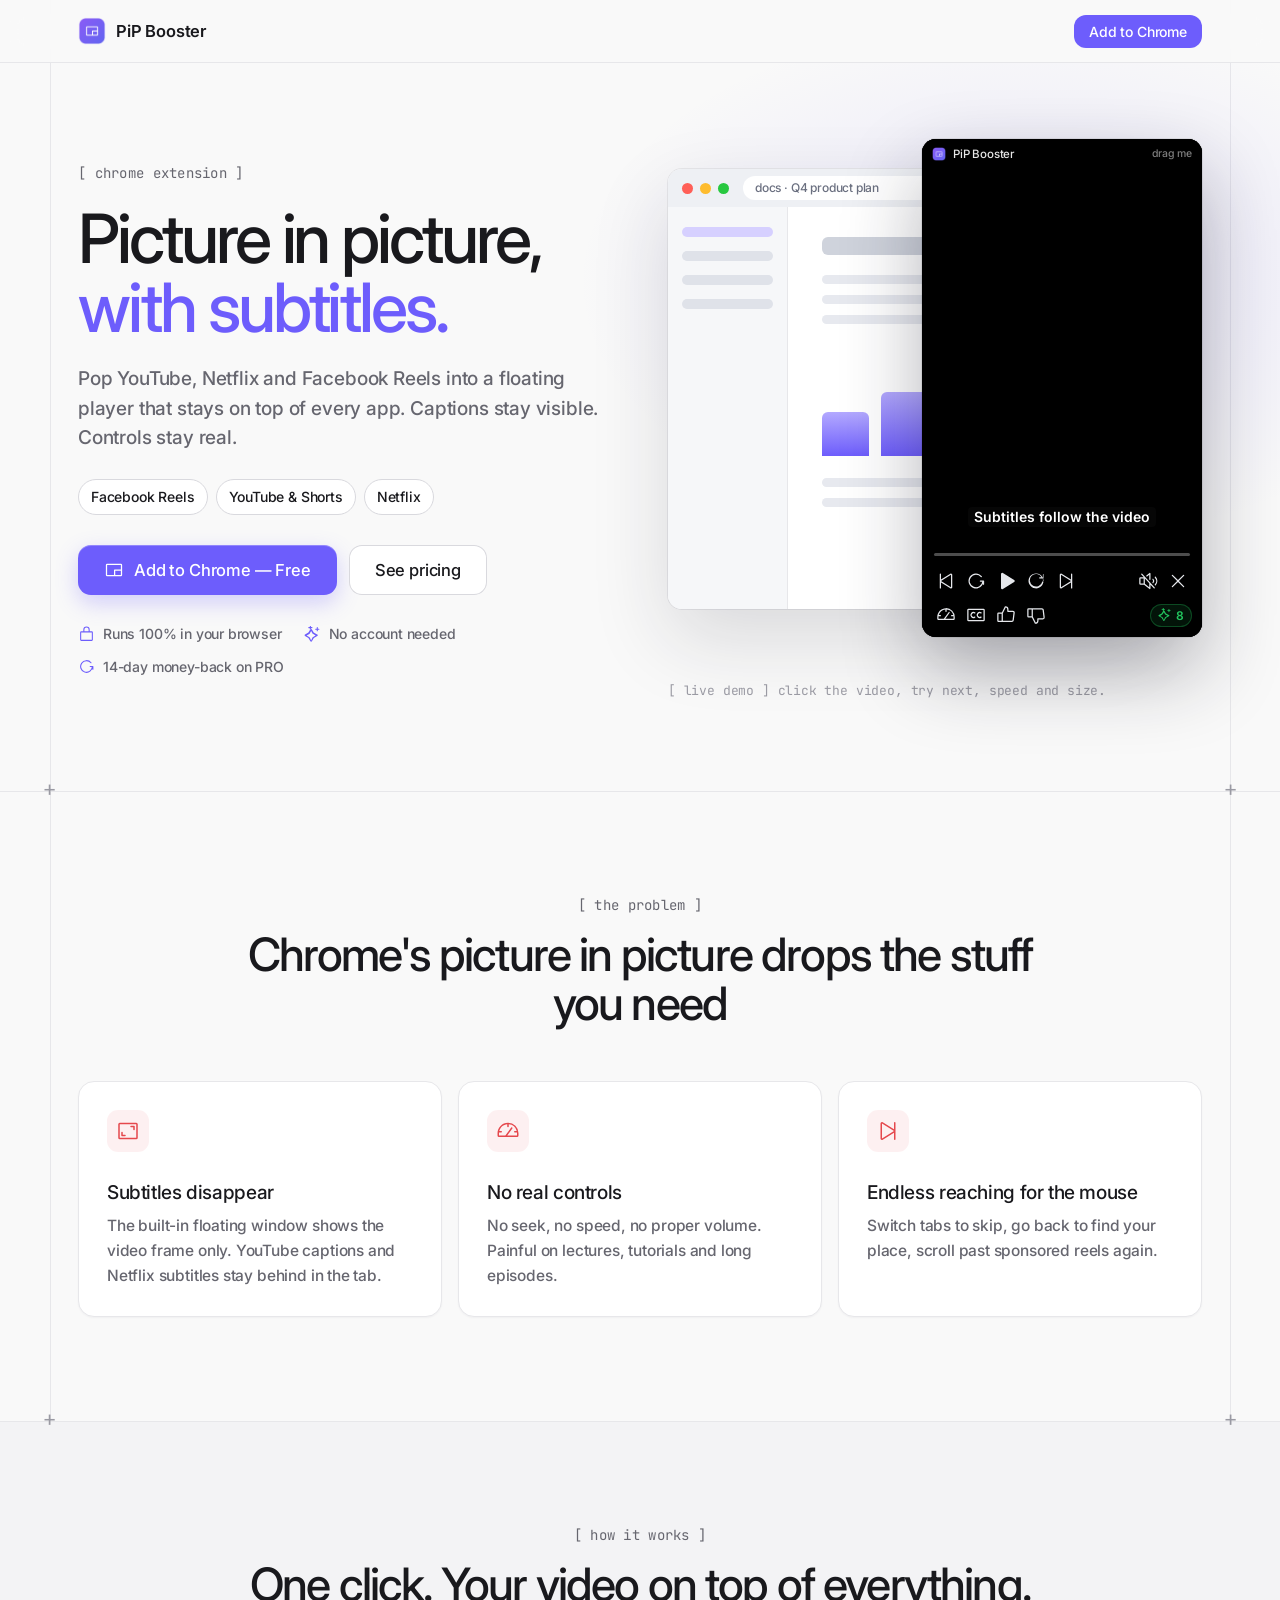
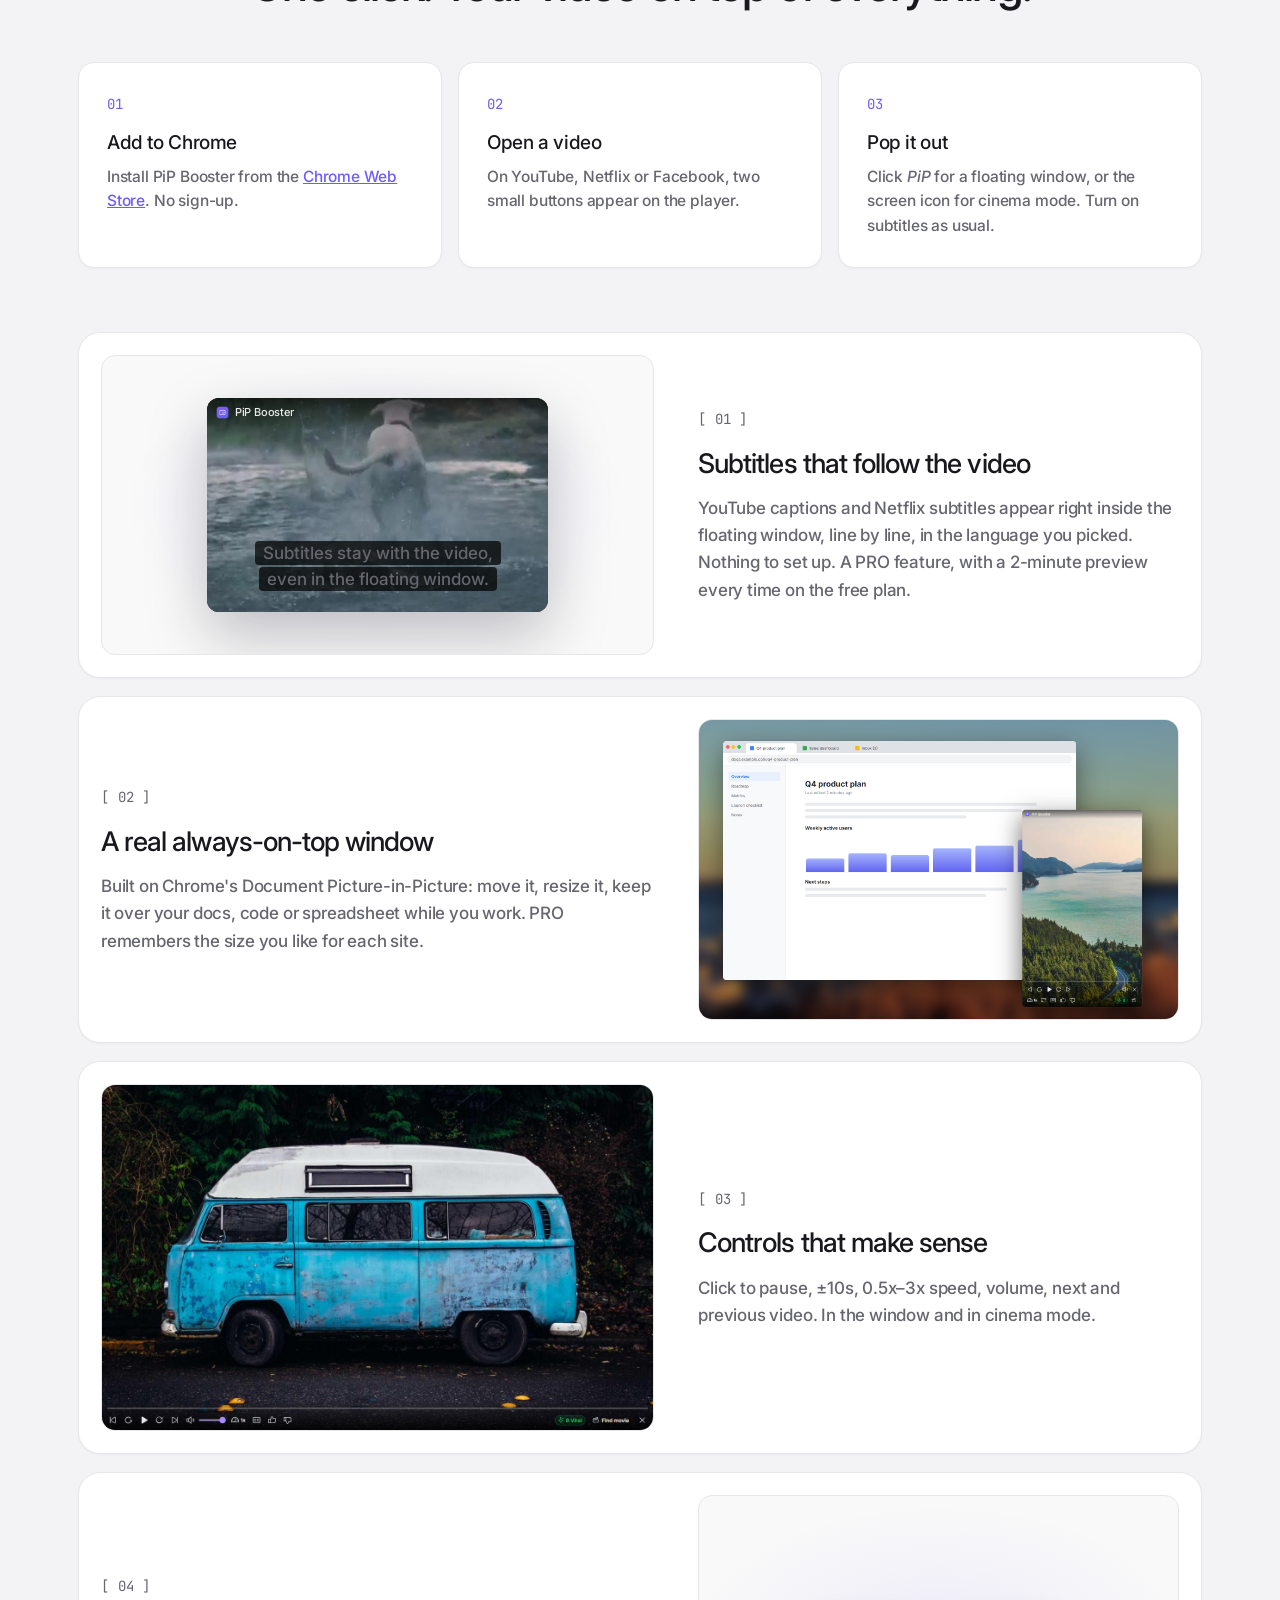
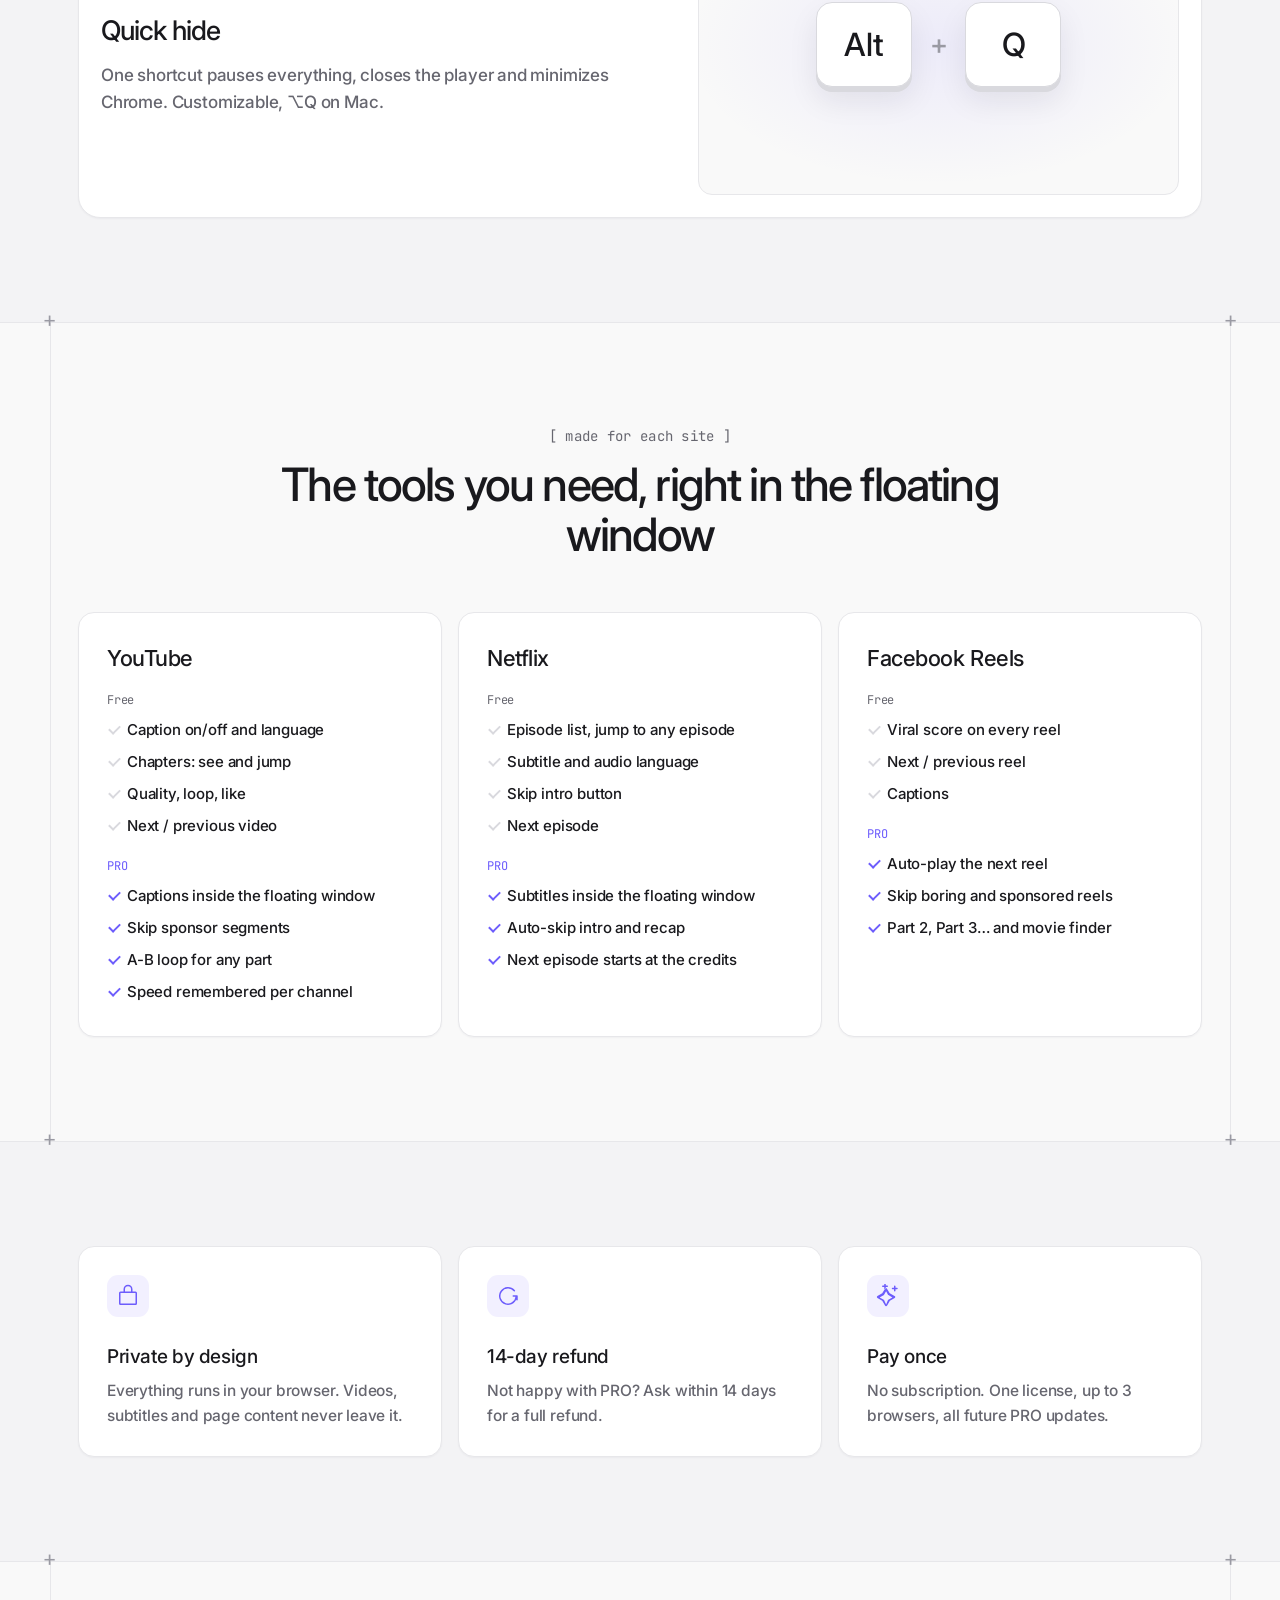
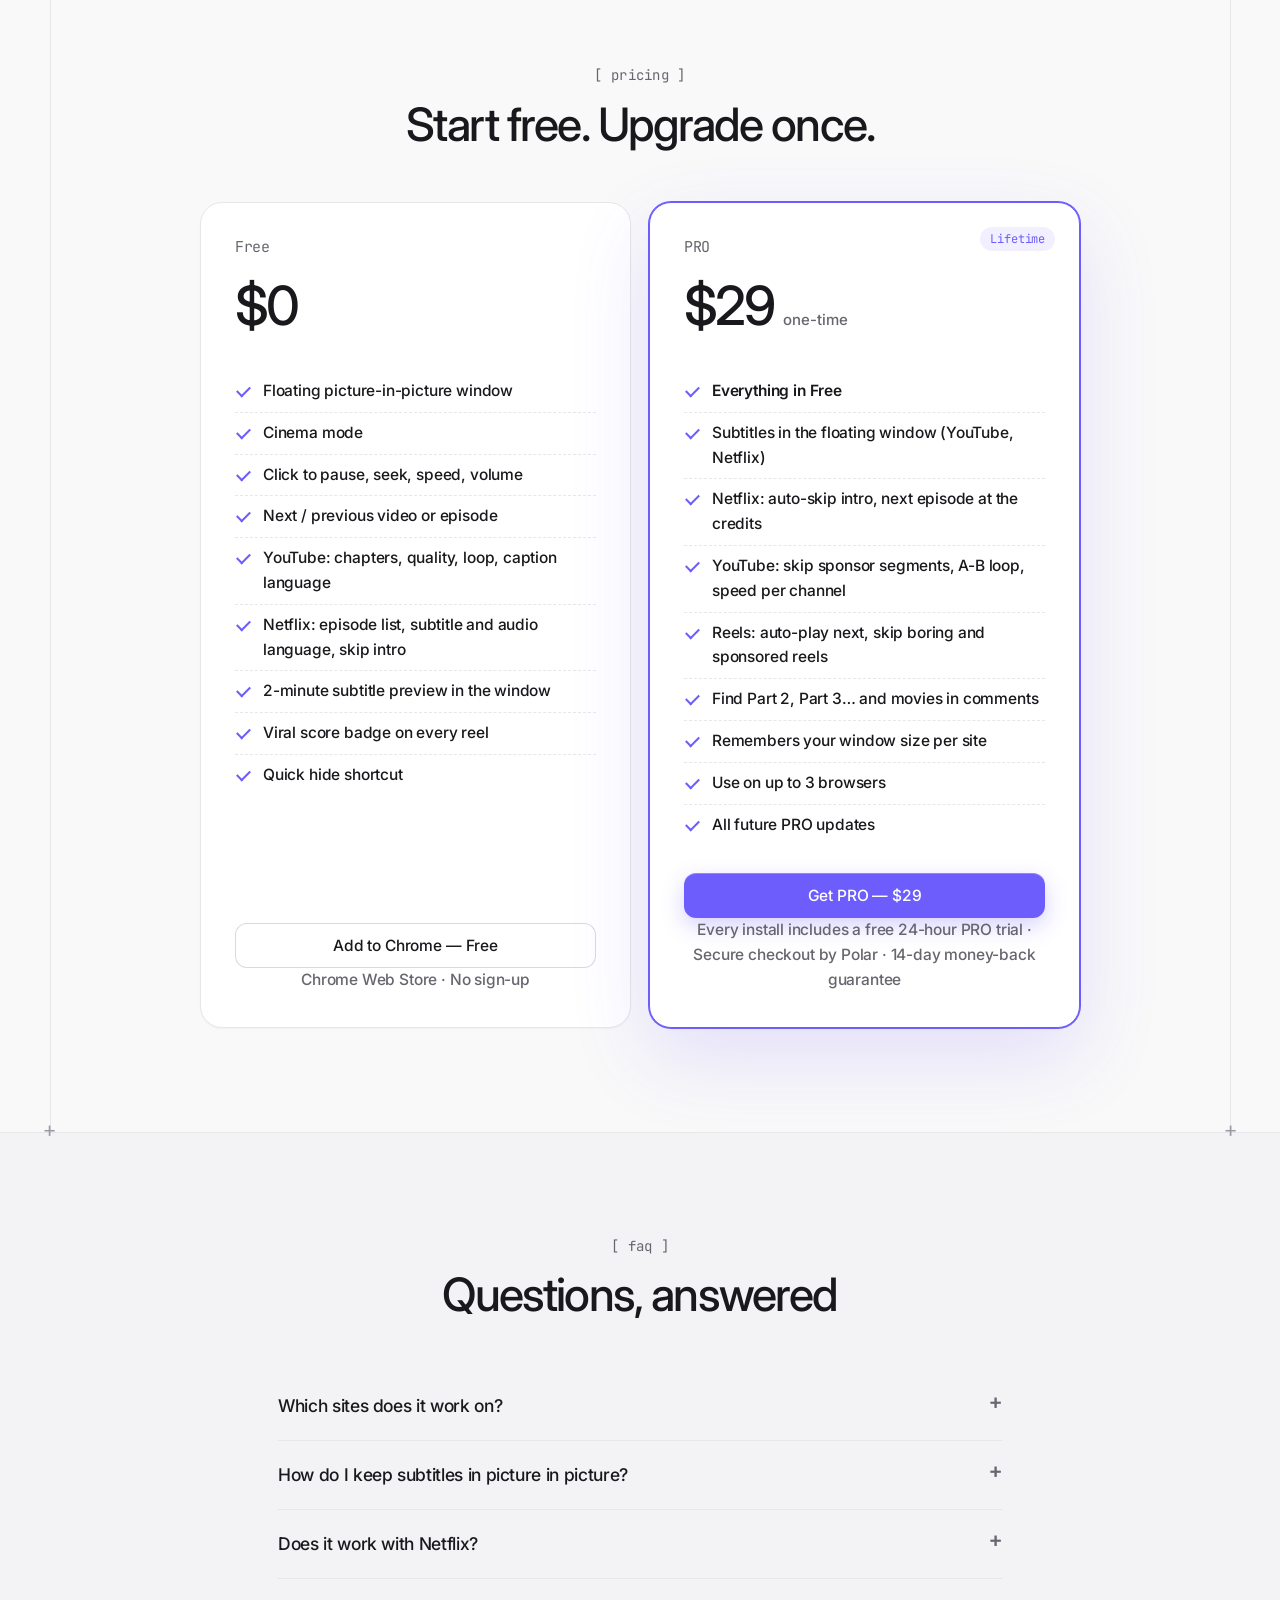
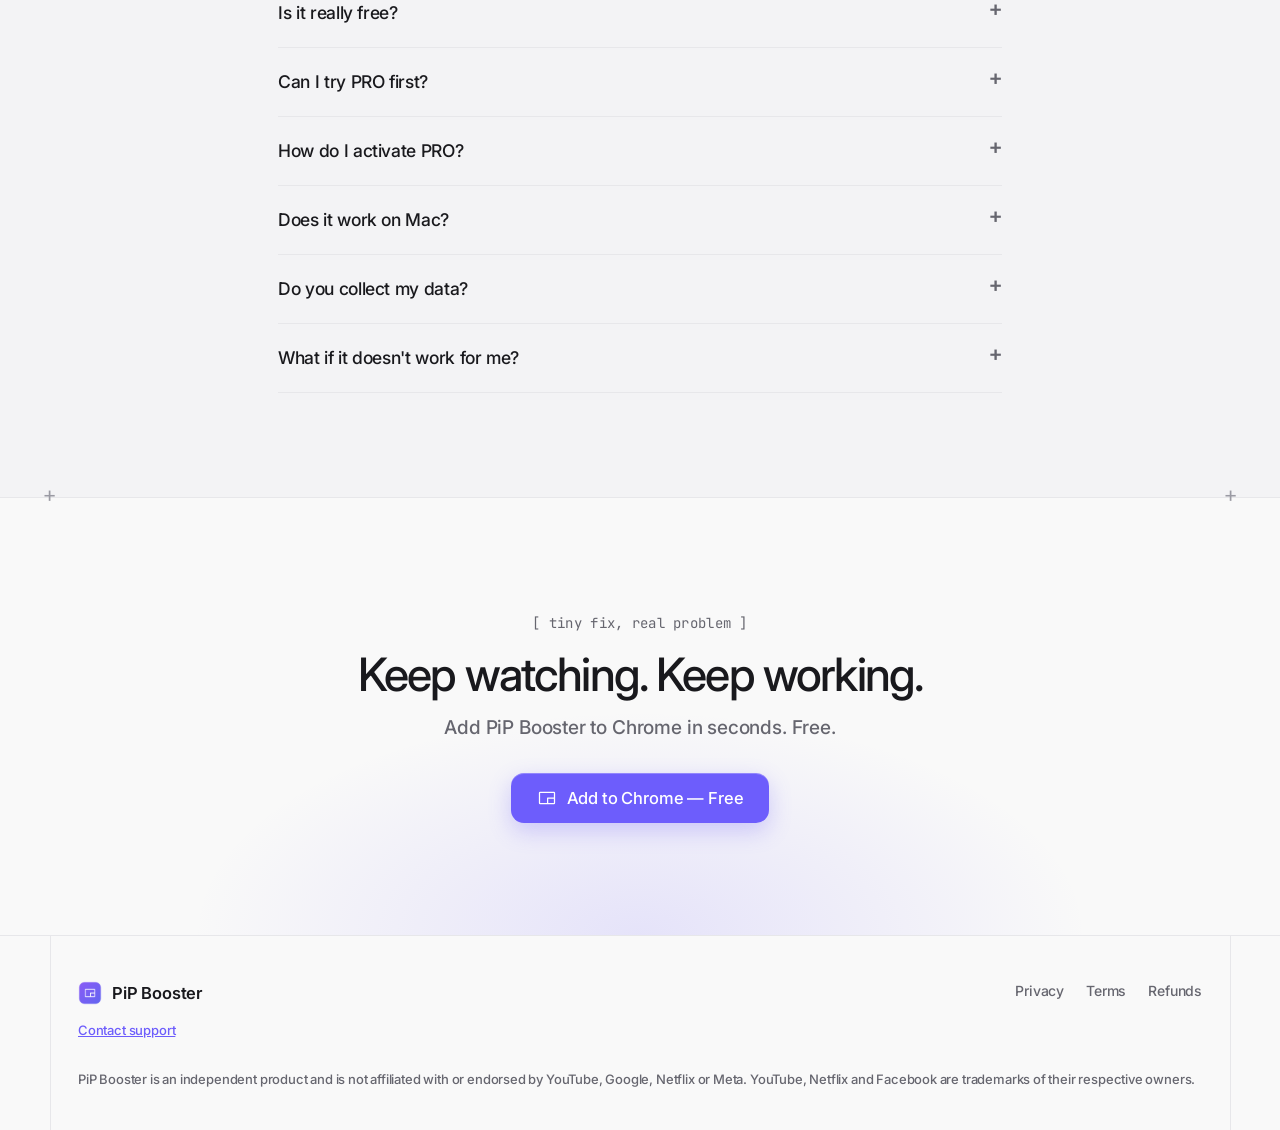
==== commit de167cb7: "feat: YouTube and Netflix are live on the Chrome Web Store (1.1)" ====
--- a/index.html
+++ b/index.html
@@ -19,7 +19,7 @@
 <link rel="preconnect" href="https://fonts.gstatic.com" crossorigin>
 <link href="https://fonts.googleapis.com/css2?family=Inter:wght@400;500;600&family=JetBrains+Mono:wght@400;500&display=swap" rel="stylesheet">
 <link rel="stylesheet" href="style.css">
-<script type="application/ld+json">{"@context":"https://schema.org","@type":"FAQPage","mainEntity":[{"@type":"Question","name":"Which sites does it work on?","acceptedAnswer":{"@type":"Answer","text":"Facebook Reels today. YouTube (videos and Shorts) and Netflix arrive with version 1.1, which is in review on the Chrome Web Store. Once it's live, your installed extension updates automatically."}},{"@type":"Question","name":"How do I keep subtitles in picture in picture?","acceptedAnswer":{"@type":"Answer","text":"Turn on subtitles on the site as usual (the CC button on YouTube, the subtitle menu on Netflix), then click the PiP button. PiP Booster copies each line into the floating window as it appears. This is a PRO feature; on the free plan you get a 2-minute preview each time you open the window."}},{"@type":"Question","name":"Does it work with Netflix?","acceptedAnswer":{"@type":"Answer","text":"Yes. The video plays in the floating window at the same quality as in the tab. Picking an episode from the list, subtitle and audio language, skipping the intro and going to the next episode are free; showing Netflix subtitles inside the floating window and skipping intros automatically are PRO. Nothing is recorded or downloaded."}},{"@type":"Question","name":"Is it really free?","acceptedAnswer":{"@type":"Answer","text":"Yes. The floating window, cinema mode, all playback controls, the viral score and everything the site already offers (on YouTube: caption language, chapters, quality, loop; on Netflix: subtitle and audio language, skip intro) are free forever. PRO adds what we built on top: subtitles inside the floating window (with a 2-minute free preview each time), automatic intro skipping, skipping YouTube sponsor segments, A-B loop, speed remembered per channel, window size memory, auto-play next, skipping boring and sponsored reels, next-part links and the movie finder."}},{"@type":"Question","name":"Can I try PRO first?","acceptedAnswer":{"@type":"Answer","text":"Yes. Every new install gets all PRO features free for 24 hours. No sign-up, no card. After that, the free features keep working."}},{"@type":"Question","name":"How do I activate PRO?","acceptedAnswer":{"@type":"Answer","text":"After checkout you get a license key by email. Open the PiP Booster popup in Chrome, paste the key and click Activate. One license works on up to 3 browsers."}},{"@type":"Question","name":"Does it work on Mac?","acceptedAnswer":{"@type":"Answer","text":"Yes. Chrome 116 or newer on Windows, macOS and Linux."}},{"@type":"Question","name":"Do you collect my data?","acceptedAnswer":{"@type":"Answer","text":"No. Videos, subtitles and page content are processed locally and never leave your browser. The only lookup is the optional sponsor-segment check on YouTube (PRO), which sends a 4-character hash, not the video ID. Read the privacy policy."}},{"@type":"Question","name":"What if it doesn't work for me?","acceptedAnswer":{"@type":"Answer","text":"Request a refund within 14 days and you get your money back in full. See the refund policy."}}]}</script>
+<script type="application/ld+json">{"@context":"https://schema.org","@type":"FAQPage","mainEntity":[{"@type":"Question","name":"Which sites does it work on?","acceptedAnswer":{"@type":"Answer","text":"YouTube (videos and Shorts), Netflix and Facebook Reels, in Chrome on Windows, macOS and Linux."}},{"@type":"Question","name":"How do I keep subtitles in picture in picture?","acceptedAnswer":{"@type":"Answer","text":"Turn on subtitles on the site as usual (the CC button on YouTube, the subtitle menu on Netflix), then click the PiP button. PiP Booster copies each line into the floating window as it appears. This is a PRO feature; on the free plan you get a 2-minute preview each time you open the window."}},{"@type":"Question","name":"Does it work with Netflix?","acceptedAnswer":{"@type":"Answer","text":"Yes. The video plays in the floating window at the same quality as in the tab. Picking an episode from the list, subtitle and audio language, skipping the intro and going to the next episode are free; showing Netflix subtitles inside the floating window and skipping intros automatically are PRO. Nothing is recorded or downloaded."}},{"@type":"Question","name":"Is it really free?","acceptedAnswer":{"@type":"Answer","text":"Yes. The floating window, cinema mode, all playback controls, the viral score and everything the site already offers (on YouTube: caption language, chapters, quality, loop; on Netflix: subtitle and audio language, skip intro) are free forever. PRO adds what we built on top: subtitles inside the floating window (with a 2-minute free preview each time), automatic intro skipping, skipping YouTube sponsor segments, A-B loop, speed remembered per channel, window size memory, auto-play next, skipping boring and sponsored reels, next-part links and the movie finder."}},{"@type":"Question","name":"Can I try PRO first?","acceptedAnswer":{"@type":"Answer","text":"Yes. Every new install gets all PRO features free for 24 hours. No sign-up, no card. After that, the free features keep working."}},{"@type":"Question","name":"How do I activate PRO?","acceptedAnswer":{"@type":"Answer","text":"After checkout you get a license key by email. Open the PiP Booster popup in Chrome, paste the key and click Activate. One license works on up to 3 browsers."}},{"@type":"Question","name":"Does it work on Mac?","acceptedAnswer":{"@type":"Answer","text":"Yes. Chrome 116 or newer on Windows, macOS and Linux."}},{"@type":"Question","name":"Do you collect my data?","acceptedAnswer":{"@type":"Answer","text":"No. Videos, subtitles and page content are processed locally and never leave your browser. The only lookup is the optional sponsor-segment check on YouTube (PRO), which sends a 4-character hash, not the video ID. Read the privacy policy."}},{"@type":"Question","name":"What if it doesn't work for me?","acceptedAnswer":{"@type":"Answer","text":"Request a refund within 14 days and you get your money back in full. See the refund policy."}}]}</script>
 </head>
 <body>
 
@@ -40,8 +40,8 @@
       <p class="lead">Pop YouTube, Netflix and Facebook Reels into a floating player that stays on top of every app. Captions stay visible. Controls stay real.</p>
       <ul class="platforms" aria-label="Supported sites">
         <li>Facebook Reels</li>
-        <li>YouTube &amp; Shorts <em class="soon">in review</em></li>
-        <li>Netflix <em class="soon">in review</em></li>
+        <li>YouTube &amp; Shorts</li>
+        <li>Netflix</li>
       </ul>
       <div class="cta">
         <a class="btn btn-lg" href="https://chromewebstore.google.com/detail/hfclcndligllaglnlbhophplnppjcgnl"><svg xmlns="http://www.w3.org/2000/svg" width="24" height="24" viewBox="0 0 256 256" fill="currentColor"><path d="M216,48H40A16,16,0,0,0,24,64V192a16,16,0,0,0,16,16H216a16,16,0,0,0,16-16V64A16,16,0,0,0,216,48ZM40,64H216v56H136a8,8,0,0,0-8,8v64H40ZM216,192H144V136h72v56Z"/></svg>Add to Chrome — Free</a>
@@ -135,14 +135,14 @@
     <h2 class="h2">The tools you need, right in the floating window</h2>
     <div class="pains sites">
       <div class="card site">
-        <h3>YouTube <em class="soon">in review</em></h3>
+        <h3>YouTube</h3>
         <p class="tier">Free</p>
         <ul><li>Caption on/off and language</li><li>Chapters: see and jump</li><li>Quality, loop, like</li><li>Next / previous video</li></ul>
         <p class="tier pro-tier">PRO</p>
         <ul><li>Captions inside the floating window</li><li>Skip sponsor segments</li><li>A-B loop for any part</li><li>Speed remembered per channel</li></ul>
       </div>
       <div class="card site">
-        <h3>Netflix <em class="soon">in review</em></h3>
+        <h3>Netflix</h3>
         <p class="tier">Free</p>
         <ul><li>Episode list, jump to any episode</li><li>Subtitle and audio language</li><li>Skip intro button</li><li>Next episode</li></ul>
         <p class="tier pro-tier">PRO</p>
@@ -218,7 +218,7 @@
   <div class="wrap narrow">
     <p class="kicker">[ faq ]</p>
     <h2 class="h2">Questions, answered</h2>
-    <details><summary>Which sites does it work on?</summary><p>Facebook Reels today. YouTube (videos and Shorts) and Netflix arrive with version 1.1, which is in review on the Chrome Web Store. Once it's live, your installed extension updates automatically.</p></details>
+    <details><summary>Which sites does it work on?</summary><p>YouTube (videos and Shorts), Netflix and Facebook Reels, in Chrome on Windows, macOS and Linux.</p></details>
     <details><summary>How do I keep subtitles in picture in picture?</summary><p>Turn on subtitles on the site as usual (the CC button on YouTube, the subtitle menu on Netflix), then click the PiP button. PiP Booster copies each line into the floating window as it appears. This is a PRO feature; on the free plan you get a 2-minute preview each time you open the window.</p></details>
     <details><summary>Does it work with Netflix?</summary><p>Yes. The video plays in the floating window at the same quality as in the tab. Picking an episode from the list, subtitle and audio language, skipping the intro and going to the next episode are free; showing Netflix subtitles inside the floating window and skipping intros automatically are PRO. Nothing is recorded or downloaded.</p></details>
     <details><summary>Is it really free?</summary><p>Yes. The floating window, cinema mode, all playback controls, the viral score and everything the site already offers (on YouTube: caption language, chapters, quality, loop; on Netflix: subtitle and audio language, skip intro) are free forever. PRO adds what we built on top: subtitles inside the floating window (with a 2-minute free preview each time), automatic intro skipping, skipping YouTube sponsor segments, A-B loop, speed remembered per channel, window size memory, auto-play next, skipping boring and sponsored reels, next-part links and the movie finder.</p></details>
